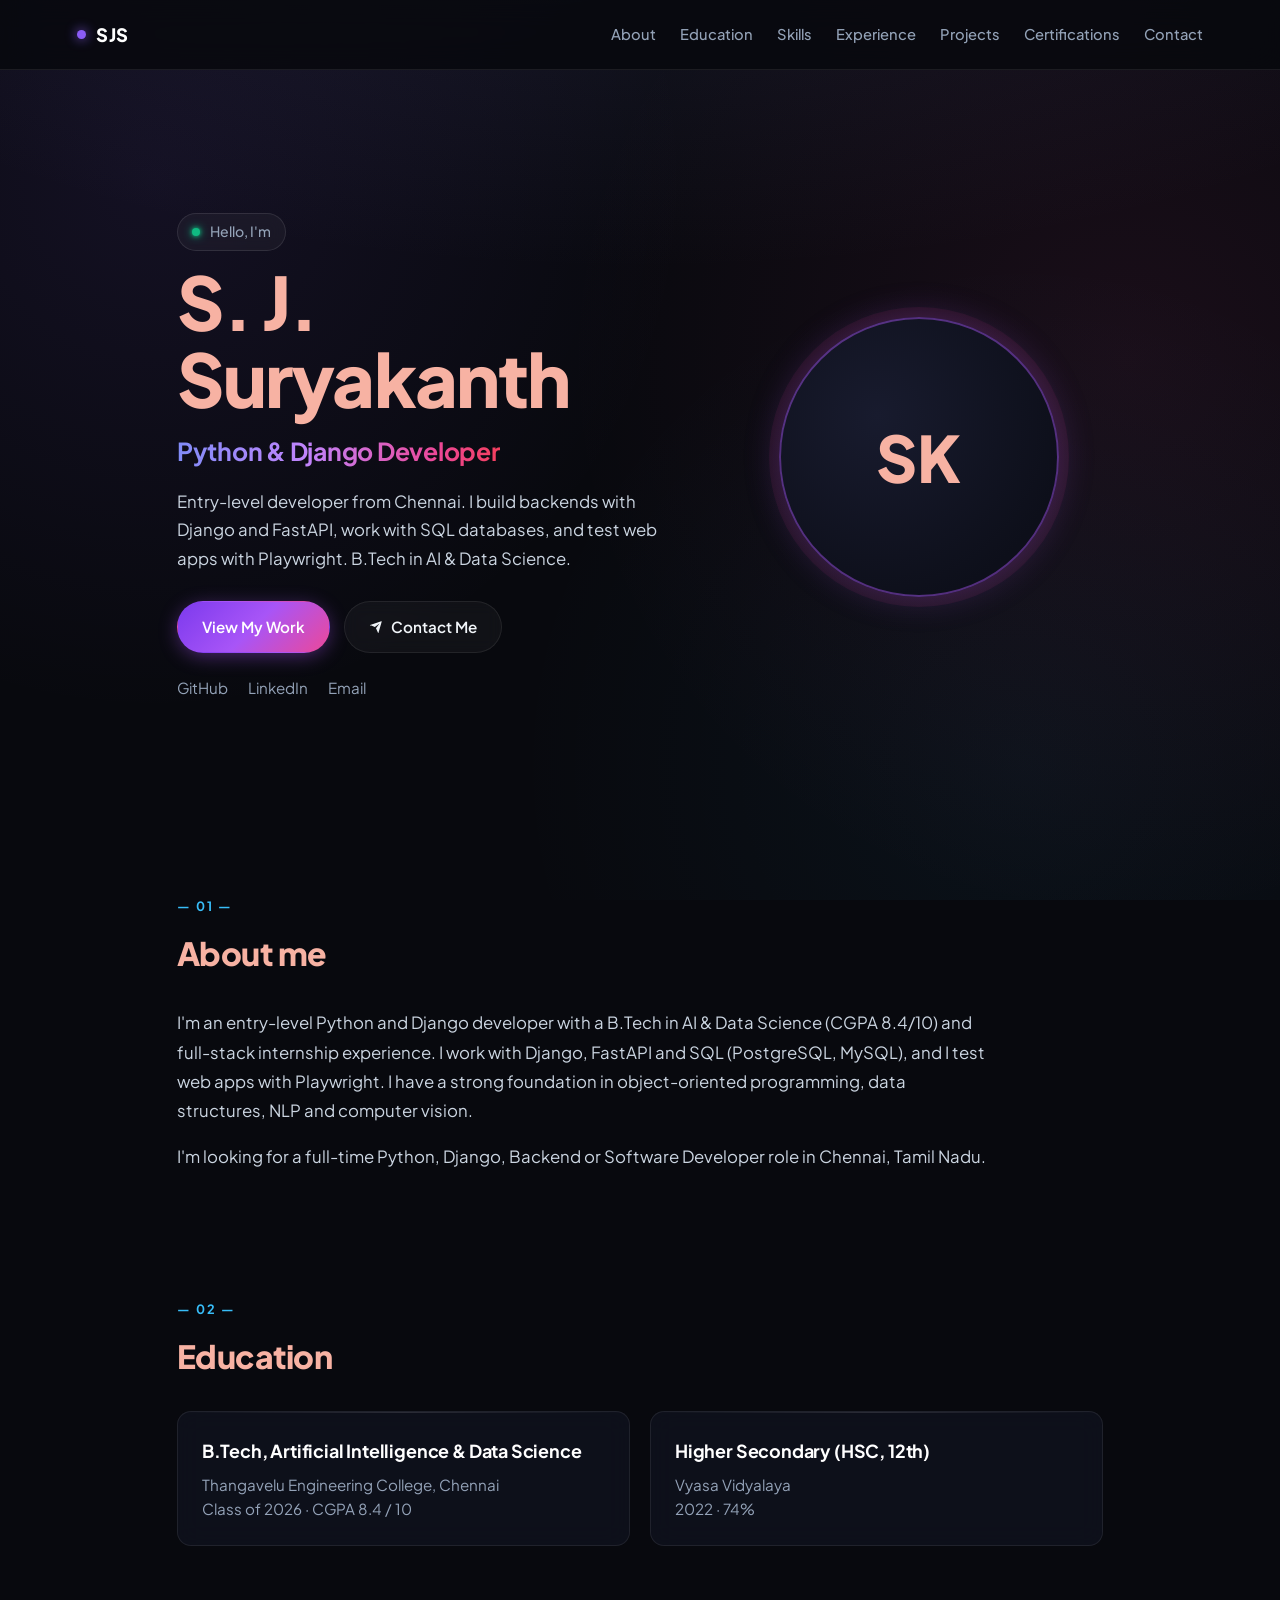
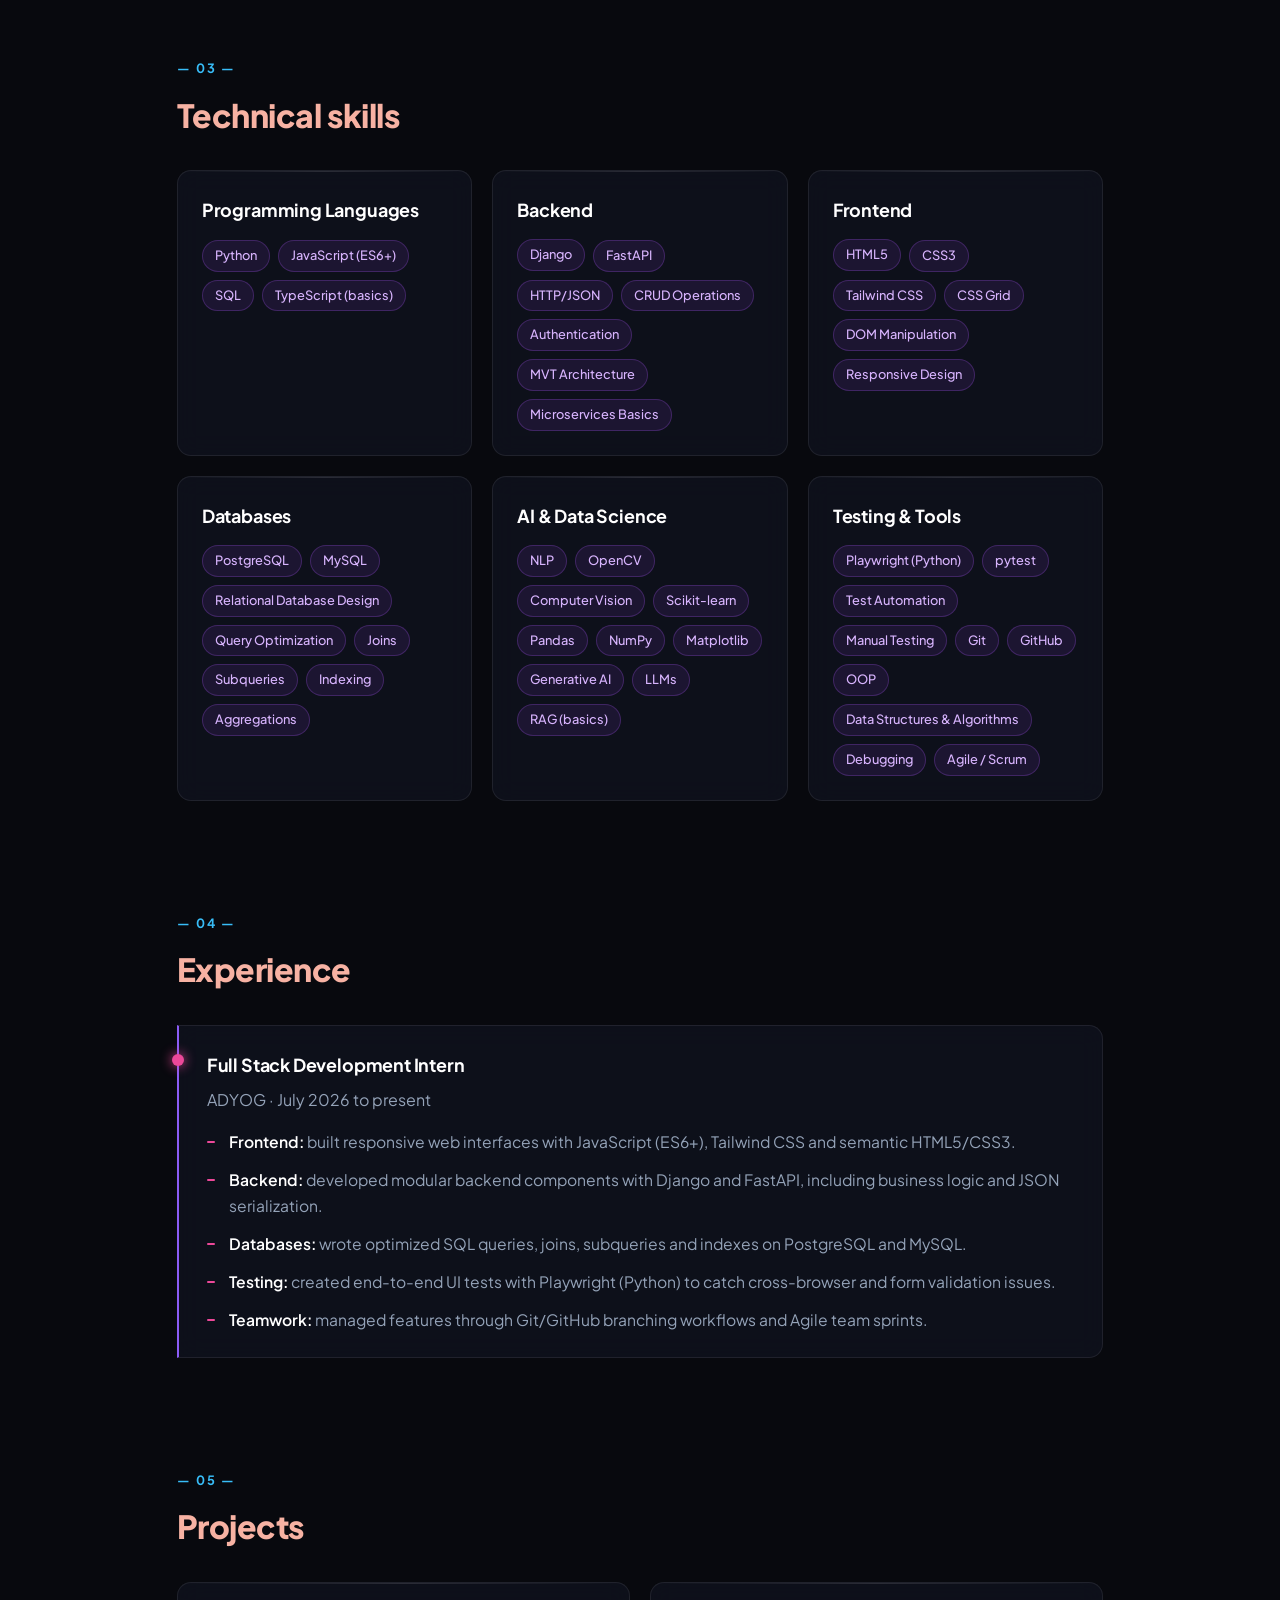
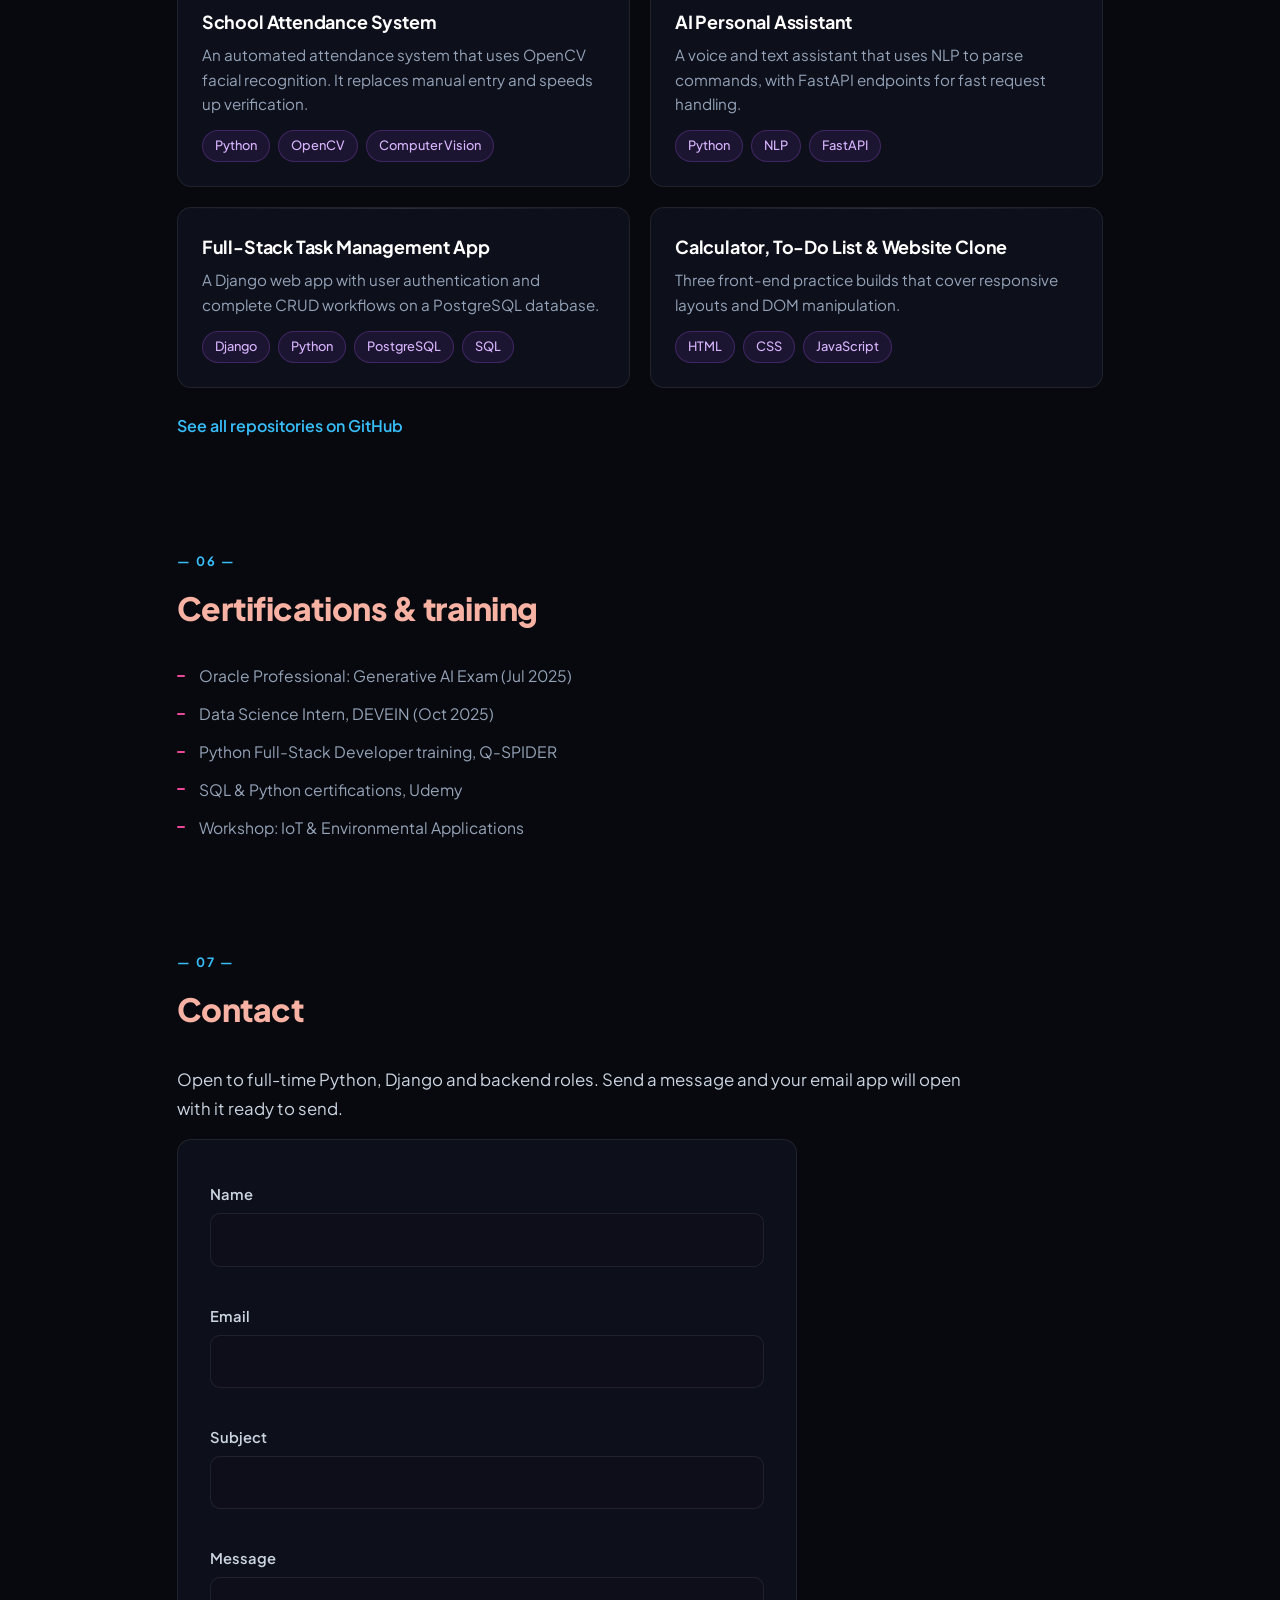
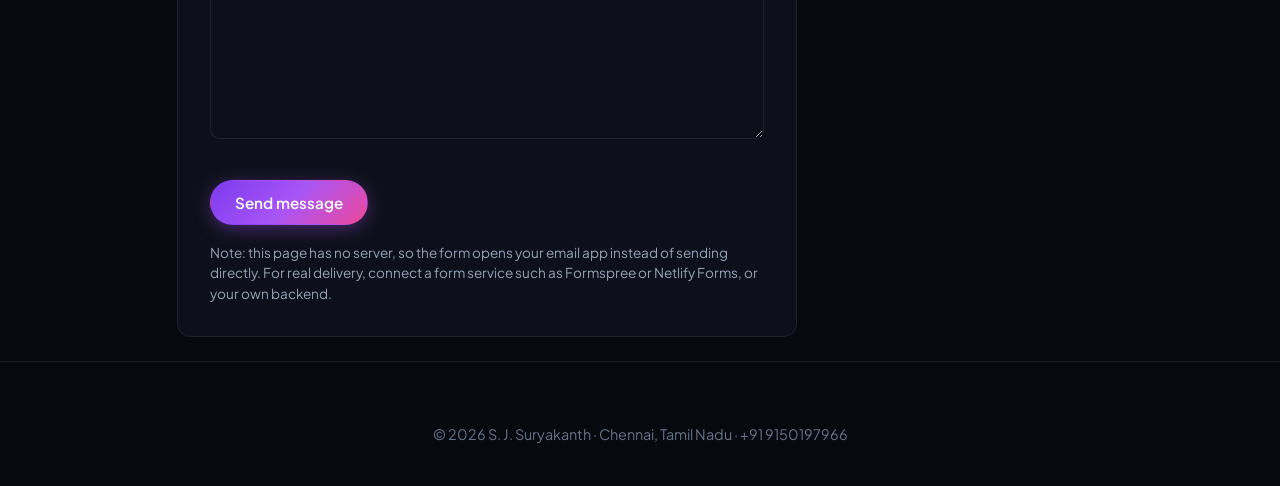
==== index.html @ 2b2d611e "Portfolio website with modern dark theme" ====
<!DOCTYPE html>
<html lang="en">
<head>
  <meta charset="UTF-8">
  <meta name="viewport" content="width=device-width, initial-scale=1">
  <title>S. J. Suryakanth | Python &amp; Django Developer, Chennai</title>
  <meta name="description" content="Portfolio of S. J. Suryakanth, an entry-level Python and Django developer in Chennai with a B.Tech in AI &amp; Data Science. Projects in Django, FastAPI, SQL, NLP and computer vision.">
  <meta name="theme-color" content="#08090e">
  <link rel="preconnect" href="https://fonts.googleapis.com">
  <link rel="preconnect" href="https://fonts.gstatic.com" crossorigin>
  <link href="https://fonts.googleapis.com/css2?family=Plus+Jakarta+Sans:wght@400;500;600;800&display=swap" rel="stylesheet">
  <link rel="stylesheet" href="style.css">
</head>
<body>
<a class="skip" href="#main">Skip to content</a>

<!-- NAVIGATION -->
<header class="nav">
  <a class="logo" href="#home" aria-label="Back to top">SJS</a>
  <button class="burger" id="burger" aria-label="Open menu" aria-expanded="false" aria-controls="menu"><span></span></button>
  <nav id="menu" aria-label="Main">
    <a href="#about">About</a><a href="#education">Education</a><a href="#skills">Skills</a>
    <a href="#experience">Experience</a><a href="#projects">Projects</a>
    <a href="#certifications">Certifications</a><a href="#contact">Contact</a>
  </nav>
</header>

<main id="main">
<!-- HERO -->
<section id="home" class="hero">
  <div class="hero-text">
    <p class="muted">Hello, I'm</p>
    <h1>S. J. Suryakanth</h1>
    <p class="role">Python &amp; Django Developer</p>
    <p class="lead">Entry-level developer from Chennai. I build backends with Django and FastAPI, work with SQL databases, and test web apps with Playwright. B.Tech in AI &amp; Data Science.</p>
    <div class="btns">
      <a class="btn primary" href="#projects">View My Work</a>
      <a class="btn" href="#contact">Contact Me</a>
    </div>
    <p class="social">
      <a href="https://github.com/suryakanthsj" target="_blank" rel="noopener">GitHub</a>
      <a href="https://www.linkedin.com/in/s-j-surya-kanth/" target="_blank" rel="noopener">LinkedIn</a>
      <a href="mailto:suryakanth2004sk@gmail.com">Email</a>
    </p>
  </div>
  <!-- PROFILE PHOTO: replace this div with <img src="profile.jpg" alt="S. J. Suryakanth" class="photo"> -->
  <div class="photo" role="img" aria-label="Profile photo placeholder">SK</div>
</section>

<!-- ABOUT -->
<section id="about" class="reveal">
  <h2>About me</h2>
  <p class="prose">I'm an entry-level Python and Django developer with a B.Tech in AI &amp; Data Science (CGPA 8.4/10) and full-stack internship experience. I work with Django, FastAPI and SQL (PostgreSQL, MySQL), and I test web apps with Playwright. I have a strong foundation in object-oriented programming, data structures, NLP and computer vision.</p>
  <p class="prose">I'm looking for a full-time Python, Django, Backend or Software Developer role in Chennai, Tamil Nadu.</p>
</section>

<!-- EDUCATION -->
<section id="education" class="reveal">
  <h2>Education</h2>
  <div class="grid two">
    <article class="card">
      <h3>B.Tech, Artificial Intelligence &amp; Data Science</h3>
      <p>Thangavelu Engineering College, Chennai</p>
      <p class="muted">Class of 2026 &middot; CGPA 8.4 / 10</p>
    </article>
    <article class="card">
      <h3>Higher Secondary (HSC, 12th)</h3>
      <p>Vyasa Vidyalaya</p>
      <p class="muted">2022 &middot; 74%</p>
    </article>
  </div>
</section>

<!-- SKILLS (only skills listed in the resume) -->
<section id="skills" class="reveal">
  <h2>Technical skills</h2>
  <div class="grid three">
    <article class="card"><h3>Programming Languages</h3><ul class="tags"><li>Python</li><li>JavaScript (ES6+)</li><li>SQL</li><li>TypeScript (basics)</li></ul></article>
    <article class="card"><h3>Backend</h3><ul class="tags"><li>Django</li><li>FastAPI</li><li>HTTP/JSON</li><li>CRUD Operations</li><li>Authentication</li><li>MVT Architecture</li><li>Microservices Basics</li></ul></article>
    <article class="card"><h3>Frontend</h3><ul class="tags"><li>HTML5</li><li>CSS3</li><li>Tailwind CSS</li><li>CSS Grid</li><li>DOM Manipulation</li><li>Responsive Design</li></ul></article>
    <article class="card"><h3>Databases</h3><ul class="tags"><li>PostgreSQL</li><li>MySQL</li><li>Relational Database Design</li><li>Query Optimization</li><li>Joins</li><li>Subqueries</li><li>Indexing</li><li>Aggregations</li></ul></article>
    <article class="card"><h3>AI &amp; Data Science</h3><ul class="tags"><li>NLP</li><li>OpenCV</li><li>Computer Vision</li><li>Scikit-learn</li><li>Pandas</li><li>NumPy</li><li>Matplotlib</li><li>Generative AI</li><li>LLMs</li><li>RAG (basics)</li></ul></article>
    <article class="card"><h3>Testing &amp; Tools</h3><ul class="tags"><li>Playwright (Python)</li><li>pytest</li><li>Test Automation</li><li>Manual Testing</li><li>Git</li><li>GitHub</li><li>OOP</li><li>Data Structures &amp; Algorithms</li><li>Debugging</li><li>Agile / Scrum</li></ul></article>
  </div>
</section>

<!-- EXPERIENCE -->
<section id="experience" class="reveal">
  <h2>Experience</h2>
  <article class="timeline">
    <h3>Full Stack Development Intern</h3>
    <p class="muted">ADYOG &middot; July 2026 to present</p>
    <ul class="list">
      <li><strong>Frontend:</strong> built responsive web interfaces with JavaScript (ES6+), Tailwind CSS and semantic HTML5/CSS3.</li>
      <li><strong>Backend:</strong> developed modular backend components with Django and FastAPI, including business logic and JSON serialization.</li>
      <li><strong>Databases:</strong> wrote optimized SQL queries, joins, subqueries and indexes on PostgreSQL and MySQL.</li>
      <li><strong>Testing:</strong> created end-to-end UI tests with Playwright (Python) to catch cross-browser and form validation issues.</li>
      <li><strong>Teamwork:</strong> managed features through Git/GitHub branching workflows and Agile team sprints.</li>
    </ul>
  </article>
</section>

<!-- PROJECTS -->
<section id="projects" class="reveal">
  <h2>Projects</h2>
  <div class="grid two">
    <!-- To link a repo, add: <a class="link" href="YOUR_REPO_URL" target="_blank" rel="noopener">View code</a> inside a card -->
    <article class="card">
      <h3>School Attendance System</h3>
      <p>An automated attendance system that uses OpenCV facial recognition. It replaces manual entry and speeds up verification.</p>
      <ul class="tags"><li>Python</li><li>OpenCV</li><li>Computer Vision</li></ul>
    </article>
    <article class="card">
      <h3>AI Personal Assistant</h3>
      <p>A voice and text assistant that uses NLP to parse commands, with FastAPI endpoints for fast request handling.</p>
      <ul class="tags"><li>Python</li><li>NLP</li><li>FastAPI</li></ul>
    </article>
    <article class="card">
      <h3>Full-Stack Task Management App</h3>
      <p>A Django web app with user authentication and complete CRUD workflows on a PostgreSQL database.</p>
      <ul class="tags"><li>Django</li><li>Python</li><li>PostgreSQL</li><li>SQL</li></ul>
    </article>
    <article class="card">
      <h3>Calculator, To-Do List &amp; Website Clone</h3>
      <p>Three front-end practice builds that cover responsive layouts and DOM manipulation.</p>
      <ul class="tags"><li>HTML</li><li>CSS</li><li>JavaScript</li></ul>
    </article>
  </div>
  <p class="more"><a class="link" href="https://github.com/suryakanthsj" target="_blank" rel="noopener">See all repositories on GitHub</a></p>
</section>

<!-- CERTIFICATIONS -->
<section id="certifications" class="reveal">
  <h2>Certifications &amp; training</h2>
  <ul class="list wide">
    <li>Oracle Professional: Generative AI Exam (Jul 2025)</li>
    <li>Data Science Intern, DEVEIN (Oct 2025)</li>
    <li>Python Full-Stack Developer training, Q-SPIDER</li>
    <li>SQL &amp; Python certifications, Udemy</li>
    <li>Workshop: IoT &amp; Environmental Applications</li>
  </ul>
</section>

<!-- CONTACT -->
<section id="contact" class="reveal">
  <h2>Contact</h2>
  <p class="prose">Open to full-time Python, Django and backend roles. Send a message and your email app will open with it ready to send.</p>
  <form id="form" class="form" novalidate>
    <label for="name">Name</label>
    <input id="name" name="name" type="text" autocomplete="name" required>
    <span class="err" id="e-name" role="alert"></span>
    <label for="email">Email</label>
    <input id="email" name="email" type="email" autocomplete="email" required>
    <span class="err" id="e-email" role="alert"></span>
    <label for="subject">Subject</label>
    <input id="subject" name="subject" type="text" required>
    <span class="err" id="e-subject" role="alert"></span>
    <label for="message">Message</label>
    <textarea id="message" name="message" rows="5" required></textarea>
    <span class="err" id="e-message" role="alert"></span>
    <button class="btn primary" type="submit">Send message</button>
    <p class="note" id="status" role="status">Note: this page has no server, so the form opens your email app instead of sending directly. For real delivery, connect a form service such as Formspree or Netlify Forms, or your own backend.</p>
  </form>
</section>
</main>

<footer>
  <p>&copy; <span id="year"></span> S. J. Suryakanth &middot; Chennai, Tamil Nadu &middot; +91 9150197966</p>
</footer>
<button class="top" id="top-btn" aria-label="Back to top" hidden>Top</button>
<script src="script.js"></script>
</body>
</html>
---- style.css ----
/* ---------- Design tokens: Balaji-inspired palette & color format ---------- */
:root {
  --bg: #08090e;
  --panel: rgba(18, 20, 34, 0.65);
  --panel-solid: #121422;
  --panel-hover: rgba(26, 29, 48, 0.85);
  --line: rgba(255, 255, 255, 0.08);
  --line-active: rgba(168, 85, 247, 0.45);
  --text: #f1f5f9;
  --text-lead: #cbd5e1;
  --muted: #94a3b8;
  --muted-dark: #64748b;
  
  /* Color format accents from screenshots */
  --title: #f7b2a3;             /* Warm peachy coral heading */
  --accent-cyan: #38bdf8;       /* Section indicator cyan/teal */
  --accent-purple: #8b5cf6;     /* Purple / violet */
  --accent-magenta: #ec4899;    /* Vibrant pink/magenta */
  --accent-rose: #f43f5e;
  --status-green: #10b981;      /* Availability pill green */
  
  /* Gradients */
  --role-gradient: linear-gradient(90deg, #818cf8 0%, #c084fc 40%, #ec4899 80%, #f43f5e 100%);
  --btn-gradient: linear-gradient(135deg, #7c3aed 0%, #a855f7 50%, #ec4899 100%);
  --card-glow: 0 12px 30px -10px rgba(168, 85, 247, 0.28);
  
  --radius: 14px;
}

* { box-sizing: border-box; margin: 0; padding: 0; }
html { scroll-behavior: smooth; scroll-padding-top: 76px; }
body {
  background-color: var(--bg);
  background-image: 
    radial-gradient(ellipse 80% 50% at 50% -20%, rgba(120, 119, 198, 0.15), transparent),
    radial-gradient(circle at 12% 20%, rgba(139, 92, 246, 0.09) 0, transparent 40%),
    radial-gradient(circle at 88% 40%, rgba(236, 72, 153, 0.08) 0, transparent 45%),
    radial-gradient(circle at 80% 85%, rgba(56, 189, 248, 0.05) 0, transparent 40%);
  background-attachment: fixed;
  color: var(--text);
  font: 400 1rem/1.7 "Plus Jakarta Sans", system-ui, sans-serif;
  overflow-x: hidden;
}
a { color: inherit; text-decoration: none; }
ul { list-style: none; }
:focus-visible { outline: 2px solid var(--accent-purple); outline-offset: 3px; border-radius: 4px; }
.skip { position: absolute; left: -999px; top: 8px; background: var(--btn-gradient); color: #ffffff; padding: 8px 14px; border-radius: 8px; z-index: 100; font-weight: 600; }
.skip:focus { left: 8px; }
.muted { color: var(--muted); }

/* ---------- Navigation ---------- */
.nav {
  position: sticky;
  top: 0;
  z-index: 50;
  display: flex;
  align-items: center;
  justify-content: space-between;
  padding: 16px 6vw;
  background: rgba(8, 9, 14, 0.85);
  backdrop-filter: blur(14px);
  -webkit-backdrop-filter: blur(14px);
  border-bottom: 1px solid var(--line);
}
.logo {
  font-weight: 800;
  letter-spacing: .04em;
  color: #ffffff;
  display: inline-flex;
  align-items: center;
  gap: 10px;
  font-size: 1.15rem;
  transition: opacity .2s ease;
}
.logo:hover { opacity: 0.9; }
.logo::before {
  content: "";
  display: inline-block;
  width: 9px;
  height: 9px;
  border-radius: 50%;
  background: var(--accent-purple);
  box-shadow: 0 0 12px var(--accent-purple);
}
#menu {
  display: flex;
  gap: 24px;
}
#menu a {
  position: relative;
  color: var(--muted);
  font-size: .92rem;
  font-weight: 500;
  padding: 6px 0;
  transition: color .2s ease;
}
#menu a:hover {
  color: #ffffff;
}
#menu a.active {
  color: #ffffff;
}
#menu a.active::after {
  content: "";
  position: absolute;
  bottom: 0;
  left: 0;
  right: 0;
  height: 2px;
  background: linear-gradient(90deg, var(--accent-magenta), var(--accent-purple));
  border-radius: 2px;
  box-shadow: 0 0 10px rgba(236, 72, 153, 0.7);
}
.burger {
  display: none;
  background: rgba(255, 255, 255, 0.04);
  border: 1px solid var(--line);
  border-radius: 8px;
  width: 42px;
  height: 38px;
  cursor: pointer;
  position: relative;
}
.burger span, .burger span::before, .burger span::after {
  position: absolute;
  left: 10px;
  width: 20px;
  height: 2px;
  background: var(--text);
  content: "";
  transition: transform .25s;
}
.burger span { top: 17px; }
.burger span::before { left: 0; top: -6px; }
.burger span::after { left: 0; top: 6px; }

/* ---------- Layout & Headings ---------- */
main {
  counter-reset: sec-num;
}
section {
  max-width: 1080px;
  margin: 0 auto;
  padding: 88px 6vw 24px;
}
h1 {
  font-size: clamp(2.6rem, 7vw, 4.6rem);
  line-height: 1.05;
  font-weight: 800;
  letter-spacing: -.025em;
  color: var(--title);
}
h2 {
  font-size: 2rem;
  font-weight: 800;
  margin-bottom: 28px;
  letter-spacing: -.015em;
  color: var(--title);
}
section.reveal:not(#home) h2::before {
  counter-increment: sec-num;
  content: "— " counter(sec-num, decimal-leading-zero) " —";
  display: block;
  font-size: 0.8rem;
  font-weight: 700;
  letter-spacing: 0.16em;
  color: var(--accent-cyan);
  text-transform: uppercase;
  margin-bottom: 8px;
}
h3 {
  font-size: 1.12rem;
  font-weight: 700;
  margin-bottom: 6px;
  color: #ffffff;
  letter-spacing: -.01em;
}
.prose {
  max-width: 68ch;
  color: var(--text-lead);
  margin-bottom: 16px;
  font-size: 1.05rem;
  line-height: 1.75;
}
.prose strong {
  color: #ffffff;
  font-weight: 600;
}

/* ---------- Hero ---------- */
.hero {
  display: grid;
  grid-template-columns: 1.4fr 1fr;
  gap: 40px;
  align-items: center;
  min-height: 82vh;
  padding-top: 60px;
}
.hero .muted {
  display: inline-flex;
  align-items: center;
  gap: 10px;
  padding: 6px 14px;
  background: rgba(255, 255, 255, 0.04);
  border: 1px solid rgba(255, 255, 255, 0.1);
  border-radius: 999px;
  font-size: 0.88rem;
  font-weight: 500;
  color: var(--muted);
  width: fit-content;
  margin-bottom: 12px;
  backdrop-filter: blur(8px);
  -webkit-backdrop-filter: blur(8px);
}
.hero .muted::before {
  content: "";
  display: inline-block;
  width: 8px;
  height: 8px;
  border-radius: 50%;
  background: var(--status-green);
  box-shadow: 0 0 10px var(--status-green), 0 0 4px var(--status-green);
}
.role {
  font-size: 1.55rem;
  font-weight: 700;
  letter-spacing: -0.01em;
  margin: 12px 0 16px;
  background: var(--role-gradient);
  -webkit-background-clip: text;
  -webkit-text-fill-color: transparent;
  display: inline-block;
}
.lead {
  max-width: 52ch;
  color: var(--text-lead);
  font-size: 1.05rem;
  line-height: 1.7;
}
.btns {
  display: flex;
  flex-wrap: wrap;
  gap: 14px;
  margin: 28px 0 22px;
}
.btn {
  display: inline-flex;
  align-items: center;
  gap: 8px;
  padding: 12px 24px;
  border: 1px solid var(--line);
  border-radius: 999px;
  font-weight: 600;
  cursor: pointer;
  background: rgba(255, 255, 255, 0.04);
  color: var(--text);
  font-family: inherit;
  font-size: 0.95rem;
  backdrop-filter: blur(8px);
  -webkit-backdrop-filter: blur(8px);
  transition: transform .2s ease, border-color .2s ease, background .2s ease, box-shadow .2s ease;
}
.btn:hover {
  transform: translateY(-2px);
  border-color: var(--accent-purple);
  box-shadow: 0 0 18px rgba(168, 85, 247, 0.3);
  background: rgba(255, 255, 255, 0.08);
}
.btn.primary {
  background: var(--btn-gradient);
  border-color: transparent;
  color: #ffffff;
  box-shadow: 0 4px 20px -2px rgba(168, 85, 247, 0.45);
}
.btn.primary:hover {
  box-shadow: 0 6px 26px -2px rgba(236, 72, 153, 0.6);
  transform: translateY(-2px);
}
.btn[href="#contact"]::before {
  content: "";
  display: inline-block;
  width: 14px;
  height: 14px;
  background-color: currentColor;
  -webkit-mask: url("data:image/svg+xml,%3Csvg xmlns='http://www.w3.org/2000/svg' viewBox='0 0 24 24' fill='currentColor'%3E%3Cpath d='M1.946 9.315c-.522-.174-.527-.455.01-.634l19.087-6.362c.529-.176.832.12.684.638l-5.454 19.086c-.15.529-.455.547-.679.045L12 14l6-8-8 6-6.054-2.685z'/%3E%3C/svg%3E") no-repeat center / contain;
  mask: url("data:image/svg+xml,%3Csvg xmlns='http://www.w3.org/2000/svg' viewBox='0 0 24 24' fill='currentColor'%3E%3Cpath d='M1.946 9.315c-.522-.174-.527-.455.01-.634l19.087-6.362c.529-.176.832.12.684.638l-5.454 19.086c-.15.529-.455.547-.679.045L12 14l6-8-8 6-6.054-2.685z'/%3E%3C/svg%3E") no-repeat center / contain;
}
.social {
  display: flex;
  gap: 20px;
  color: var(--muted);
  font-size: 0.95rem;
}
.social a {
  transition: color .2s ease, text-shadow .2s ease;
}
.social a:hover {
  color: var(--accent-magenta);
  text-shadow: 0 0 10px rgba(236, 72, 153, 0.5);
}
.photo {
  justify-self: center;
  width: min(280px, 60vw);
  aspect-ratio: 1;
  border-radius: 50%;
  display: grid;
  place-items: center;
  font-size: 4rem;
  font-weight: 800;
  color: var(--title);
  background: radial-gradient(circle at 35% 35%, #181b2e 0%, #0d0f1a 75%);
  border: 2px solid rgba(168, 85, 247, 0.45);
  box-shadow: 0 0 35px rgba(168, 85, 247, 0.25), 0 0 0 10px rgba(236, 72, 153, 0.08);
  object-fit: cover;
  animation: float 6s ease-in-out infinite;
}
@keyframes float {
  0%, 100% { transform: translateY(0); }
  50% { transform: translateY(-10px); }
}

/* ---------- Cards, grids, tags ---------- */
.grid {
  display: grid;
  gap: 20px;
}
.two { grid-template-columns: repeat(2, 1fr); }
.three { grid-template-columns: repeat(3, 1fr); }

.card {
  background: var(--panel);
  backdrop-filter: blur(12px);
  -webkit-backdrop-filter: blur(12px);
  border: 1px solid var(--line);
  border-radius: var(--radius);
  padding: 24px;
  transition: transform .25s ease, border-color .25s ease, box-shadow .25s ease, background .25s ease;
  position: relative;
  overflow: hidden;
}
.card::before {
  content: "";
  position: absolute;
  top: 0;
  left: 0;
  right: 0;
  height: 1px;
  background: linear-gradient(90deg, transparent, rgba(255, 255, 255, 0.12), transparent);
}
.card:hover {
  transform: translateY(-4px);
  border-color: var(--line-active);
  box-shadow: var(--card-glow);
  background: var(--panel-hover);
}
.card h3 {
  color: #ffffff;
}
.card p {
  color: var(--muted);
  font-size: .95rem;
  line-height: 1.6;
}
.tags {
  display: flex;
  flex-wrap: wrap;
  gap: 8px;
  margin-top: 14px;
}
.tags li {
  font-size: .8rem;
  font-weight: 500;
  padding: 4px 12px;
  border-radius: 999px;
  background: rgba(168, 85, 247, 0.1);
  color: #d8b4fe;
  border: 1px solid rgba(168, 85, 247, 0.25);
  transition: all .2s ease;
}
.tags li:hover {
  background: rgba(236, 72, 153, 0.15);
  color: #f472b6;
  border-color: rgba(236, 72, 153, 0.4);
}
.link {
  color: var(--accent-cyan);
  font-weight: 600;
  border-bottom: 1px solid transparent;
  transition: color .2s ease, border-color .2s ease;
}
.link:hover {
  color: var(--accent-magenta);
  border-color: var(--accent-magenta);
}
.more { margin-top: 24px; }

/* ---------- Experience timeline & lists ---------- */
.timeline {
  border-left: 2px solid var(--accent-purple);
  padding: 24px 24px 24px 28px;
  position: relative;
  background: var(--panel);
  border-radius: 0 var(--radius) var(--radius) 0;
  border: 1px solid var(--line);
  border-left: 2px solid var(--accent-purple);
  backdrop-filter: blur(12px);
  -webkit-backdrop-filter: blur(12px);
}
.timeline::before {
  content: "";
  position: absolute;
  left: -7px;
  top: 28px;
  width: 12px;
  height: 12px;
  border-radius: 50%;
  background: var(--accent-magenta);
  box-shadow: 0 0 12px var(--accent-magenta);
}
.list {
  margin-top: 16px;
  display: grid;
  gap: 12px;
}
.list li {
  position: relative;
  padding-left: 22px;
  color: var(--muted);
  font-size: 0.98rem;
  line-height: 1.65;
}
.list li::before {
  content: "";
  position: absolute;
  left: 0;
  top: .75em;
  width: 8px;
  height: 2px;
  background: var(--accent-magenta);
  border-radius: 1px;
}
.list strong {
  color: #ffffff;
  font-weight: 600;
}
.wide { max-width: 68ch; }

/* ---------- Contact form ---------- */
.form {
  display: grid;
  max-width: 620px;
  gap: 6px;
  background: var(--panel);
  padding: 32px;
  border-radius: var(--radius);
  border: 1px solid var(--line);
  backdrop-filter: blur(12px);
  -webkit-backdrop-filter: blur(12px);
}
.form label {
  font-weight: 600;
  font-size: .92rem;
  margin-top: 10px;
  color: var(--text-lead);
}
.form input, .form textarea {
  width: 100%;
  padding: 12px 14px;
  background: rgba(14, 16, 26, 0.8);
  border: 1px solid var(--line);
  border-radius: 10px;
  color: #ffffff;
  font: inherit;
  transition: border-color .2s ease, box-shadow .2s ease;
}
.form input:focus, .form textarea:focus {
  outline: none;
  border-color: var(--accent-purple);
  box-shadow: 0 0 0 3px rgba(168, 85, 247, 0.25);
}
.form .invalid {
  border-color: var(--accent-rose);
}
.err {
  color: #fda4af;
  font-size: .85rem;
  min-height: 1.1em;
}
.form .btn {
  justify-self: start;
  margin-top: 14px;
}
.note {
  color: var(--muted);
  font-size: .85rem;
  margin-top: 12px;
  line-height: 1.5;
}

/* ---------- Footer, back-to-top ---------- */
footer {
  text-align: center;
  color: var(--muted-dark);
  font-size: .9rem;
  padding: 60px 6vw 40px;
  border-top: 1px solid var(--line);
}
.top {
  position: fixed;
  right: 24px;
  bottom: 24px;
  z-index: 40;
  width: 48px;
  height: 48px;
  border-radius: 50%;
  border: 1px solid var(--line);
  background: rgba(18, 20, 32, 0.85);
  backdrop-filter: blur(12px);
  -webkit-backdrop-filter: blur(12px);
  color: var(--accent-purple);
  font: 600 .8rem inherit;
  cursor: pointer;
  transition: all .2s ease;
}
.top:hover {
  border-color: var(--accent-magenta);
  color: var(--accent-magenta);
  box-shadow: 0 0 15px rgba(236, 72, 153, 0.4);
  transform: translateY(-2px);
}

/* ---------- Scroll reveal ---------- */
.reveal {
  opacity: 0;
  transform: translateY(24px);
  transition: opacity .7s cubic-bezier(0.16, 1, 0.3, 1), transform .7s cubic-bezier(0.16, 1, 0.3, 1);
}
.reveal.in {
  opacity: 1;
  transform: none;
}

/* ---------- Responsive ---------- */
@media (max-width: 860px) {
  .three { grid-template-columns: repeat(2, 1fr); }
  .hero { grid-template-columns: 1fr; text-align: left; min-height: auto; }
  .photo { order: -1; justify-self: start; width: 160px; font-size: 2.6rem; }
}
@media (max-width: 720px) {
  .burger { display: block; }
  #menu {
    position: absolute;
    top: 100%;
    left: 0;
    right: 0;
    flex-direction: column;
    gap: 0;
    background: rgba(8, 9, 14, 0.96);
    backdrop-filter: blur(16px);
    -webkit-backdrop-filter: blur(16px);
    border-bottom: 1px solid var(--line);
    padding: 12px 6vw 20px;
    display: none;
  }
  #menu.open { display: flex; }
  #menu a { padding: 12px 0; }
  .two, .three { grid-template-columns: 1fr; }
  .form { padding: 22px; }
}
@media (prefers-reduced-motion: reduce) {
  html { scroll-behavior: auto; }
  *, *::before, *::after { animation: none !important; transition: none !important; }
  .reveal { opacity: 1; transform: none; }
}
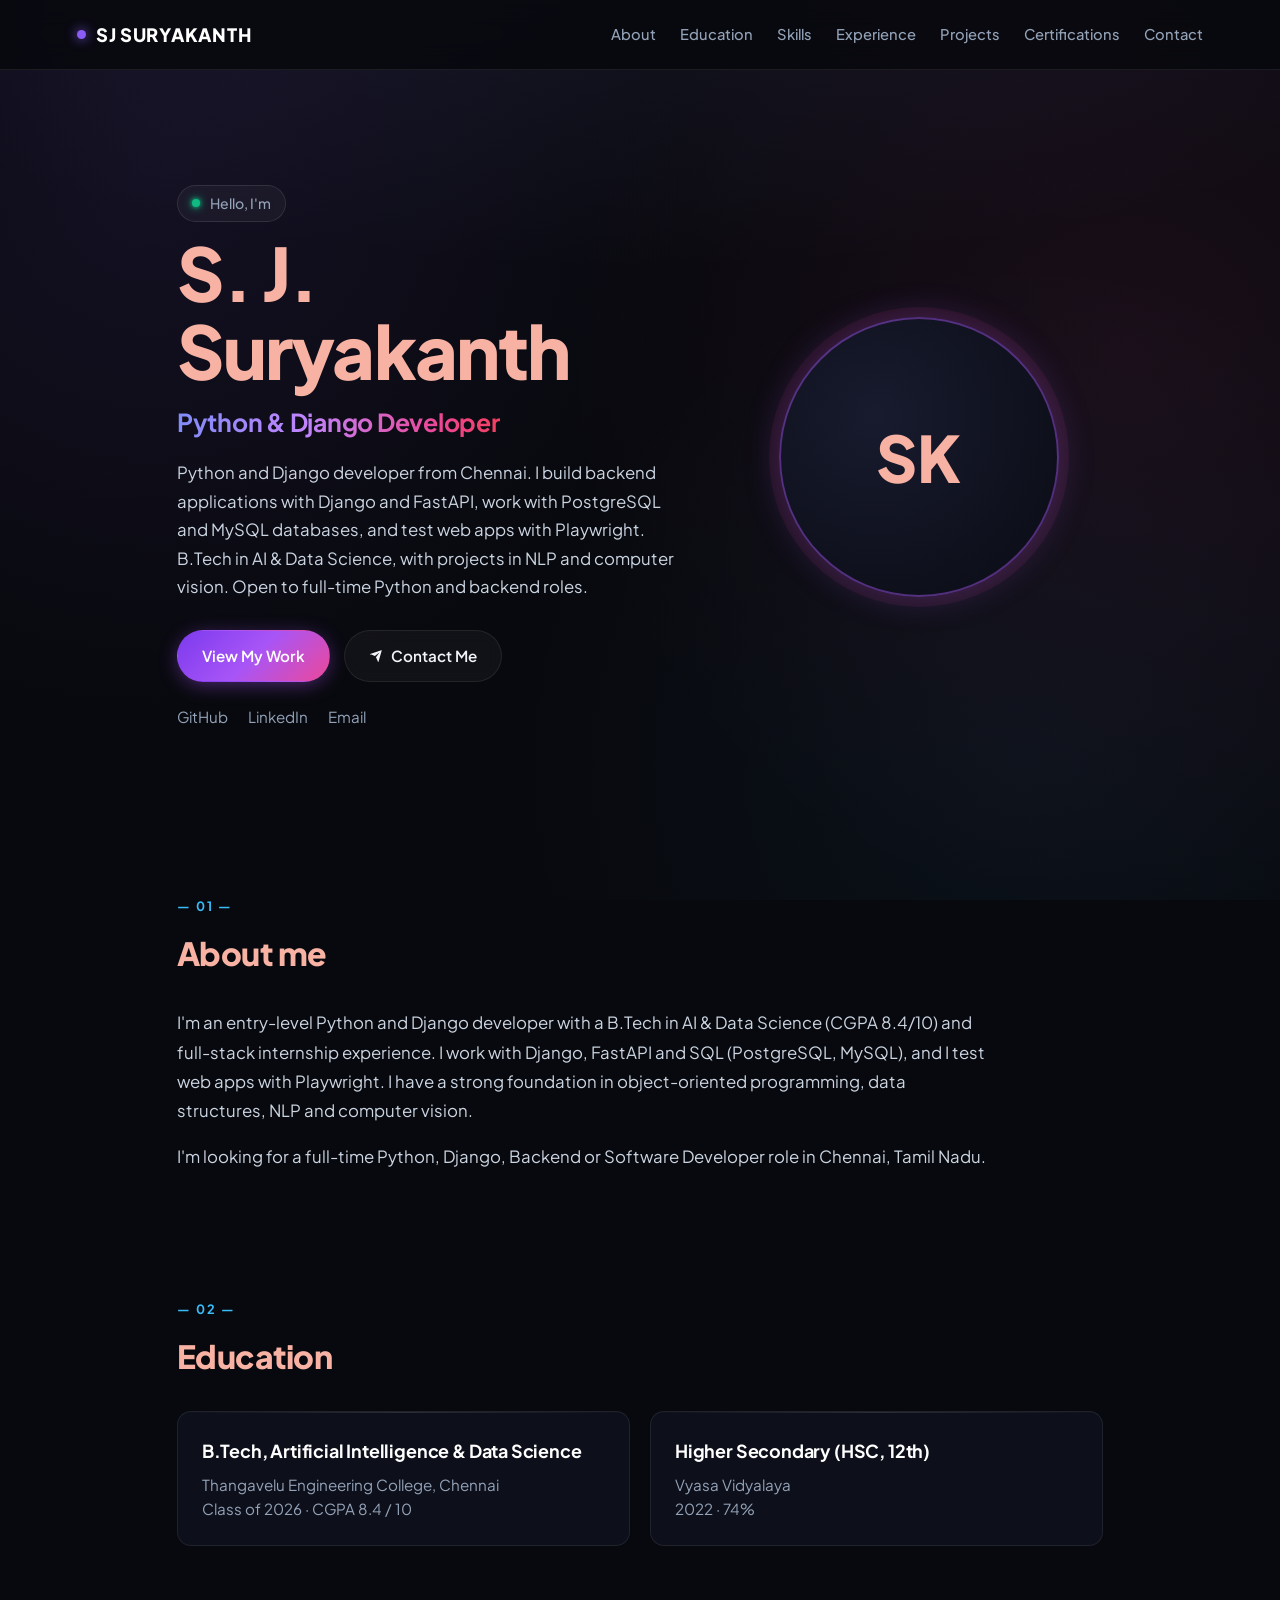
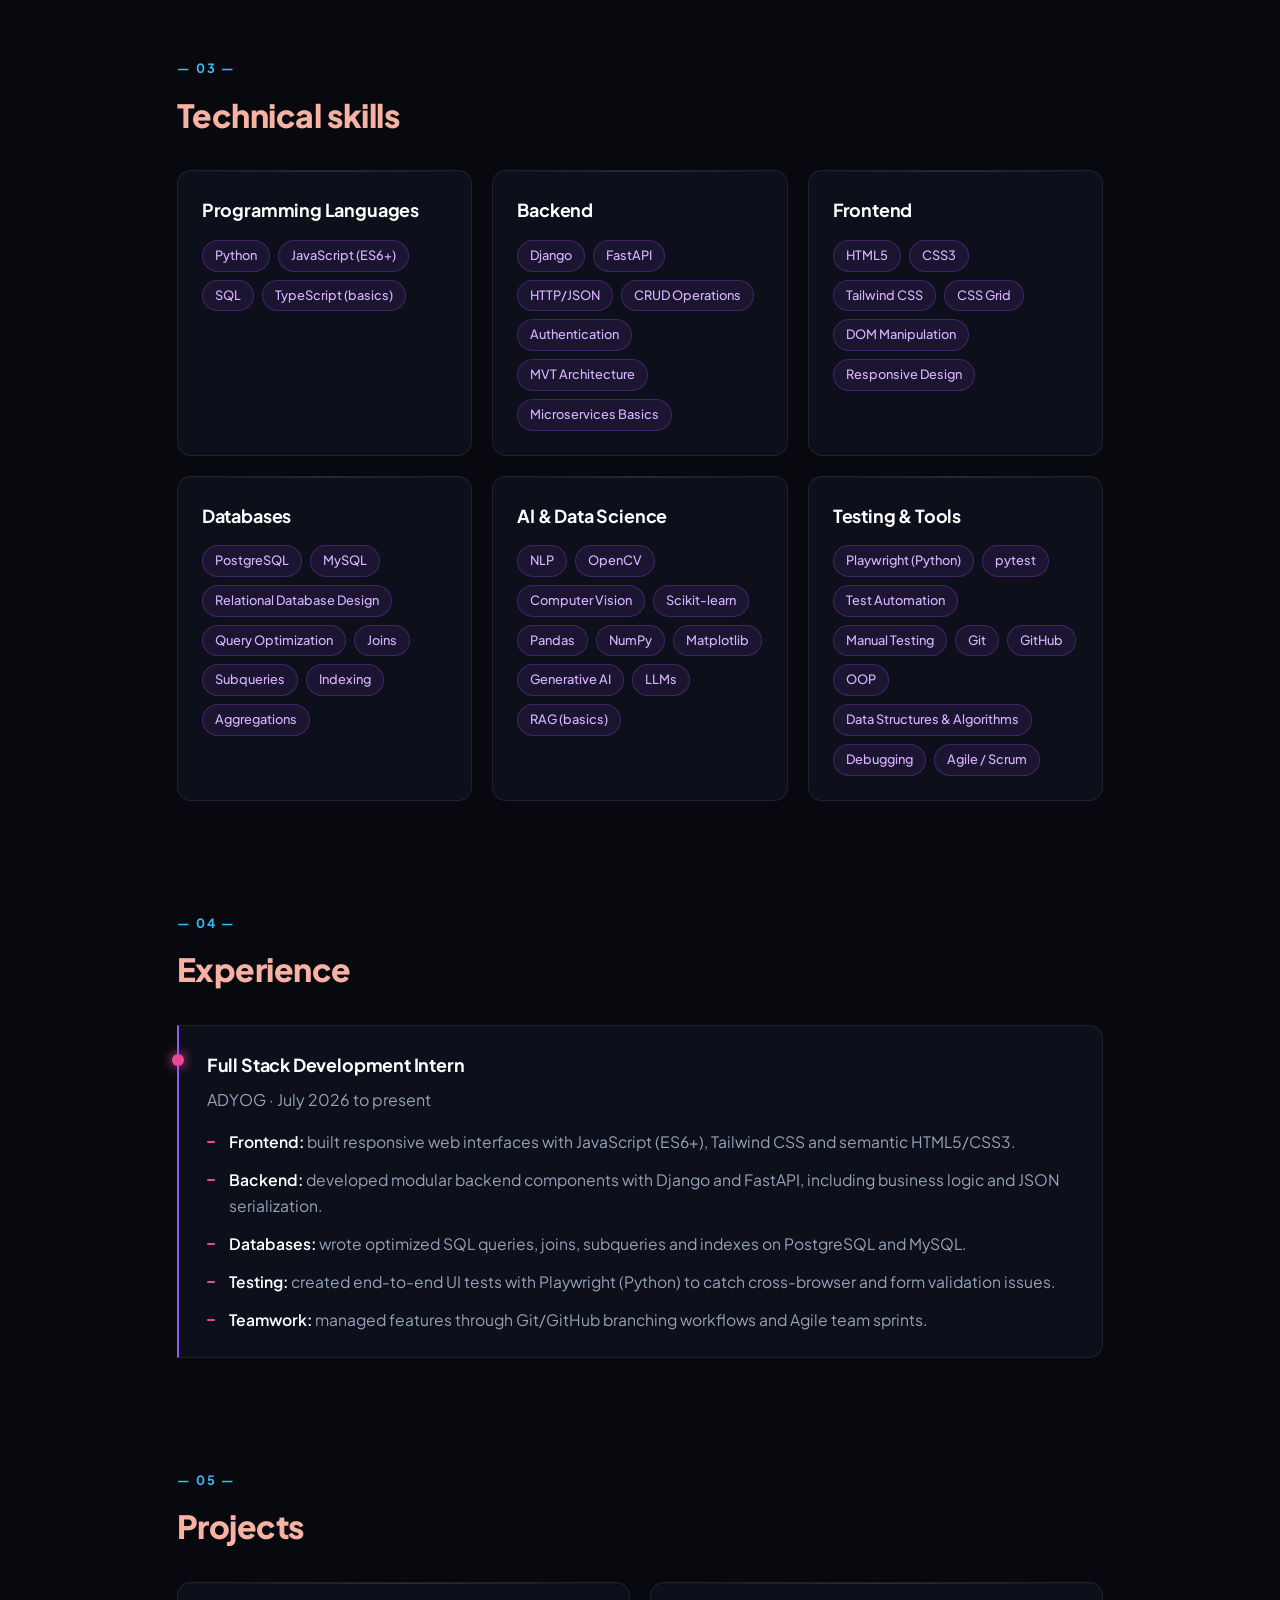
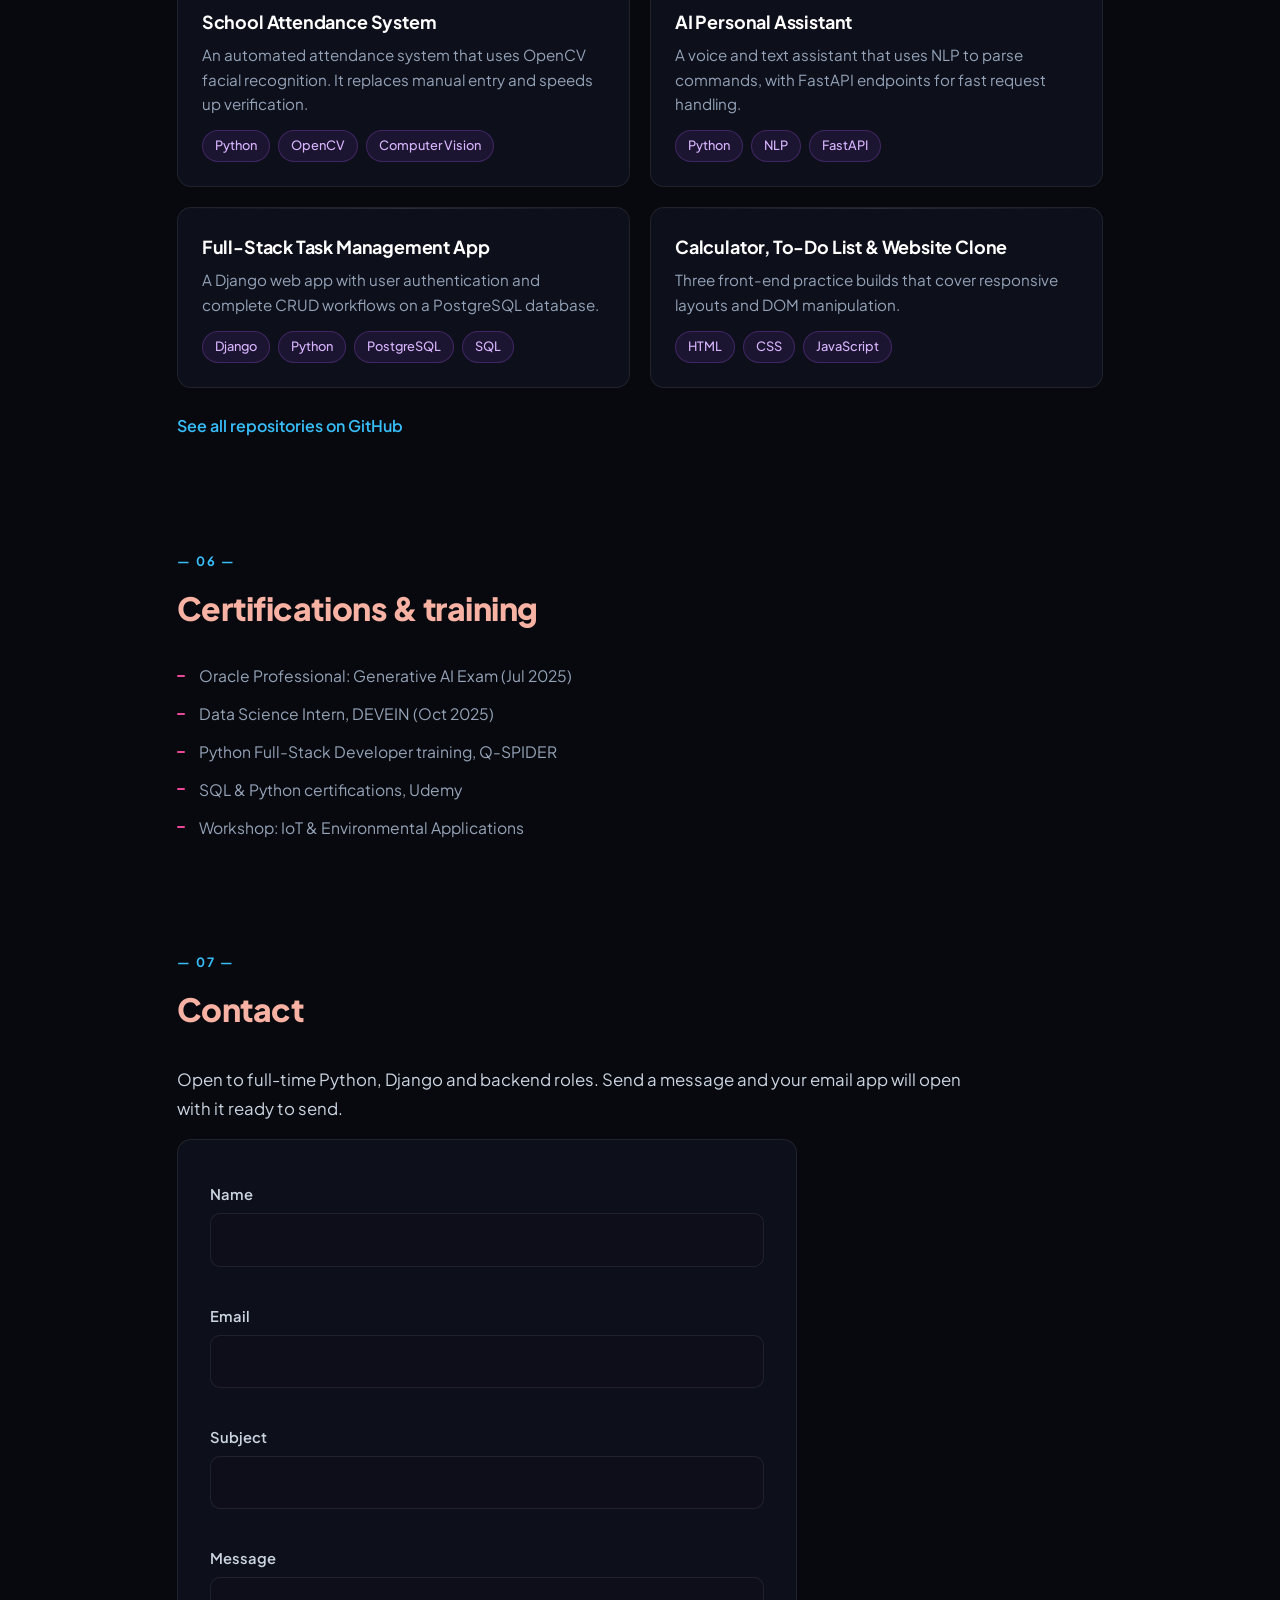
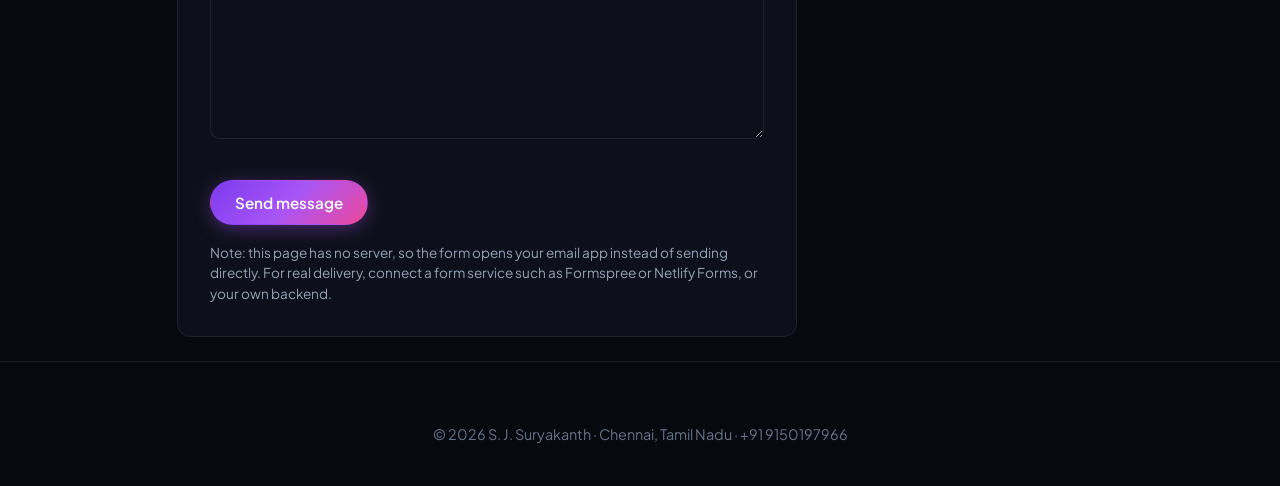
==== commit 7ed78675: "Update logo name to SJ SURYAKANTH" ====
--- a/index.html
+++ b/index.html
@@ -16,7 +16,7 @@
 
 <!-- NAVIGATION -->
 <header class="nav">
-  <a class="logo" href="#home" aria-label="Back to top">SJS</a>
+  <a class="logo" href="#home" aria-label="Back to top">SJ SURYAKANTH</a>
   <button class="burger" id="burger" aria-label="Open menu" aria-expanded="false" aria-controls="menu"><span></span></button>
   <nav id="menu" aria-label="Main">
     <a href="#about">About</a><a href="#education">Education</a><a href="#skills">Skills</a>
@@ -32,7 +32,10 @@
     <p class="muted">Hello, I'm</p>
     <h1>S. J. Suryakanth</h1>
     <p class="role">Python &amp; Django Developer</p>
-    <p class="lead">Entry-level developer from Chennai. I build backends with Django and FastAPI, work with SQL databases, and test web apps with Playwright. B.Tech in AI &amp; Data Science.</p>
+    <p class="lead">
+Python and Django developer from Chennai. I build backend applications with Django and FastAPI, work with PostgreSQL and MySQL databases, and test web apps with Playwright. B.Tech in AI & Data Science, with projects in NLP and computer vision. Open to full-time Python and backend roles.      
+    </p>
+
     <div class="btns">
       <a class="btn primary" href="#projects">View My Work</a>
       <a class="btn" href="#contact">Contact Me</a>
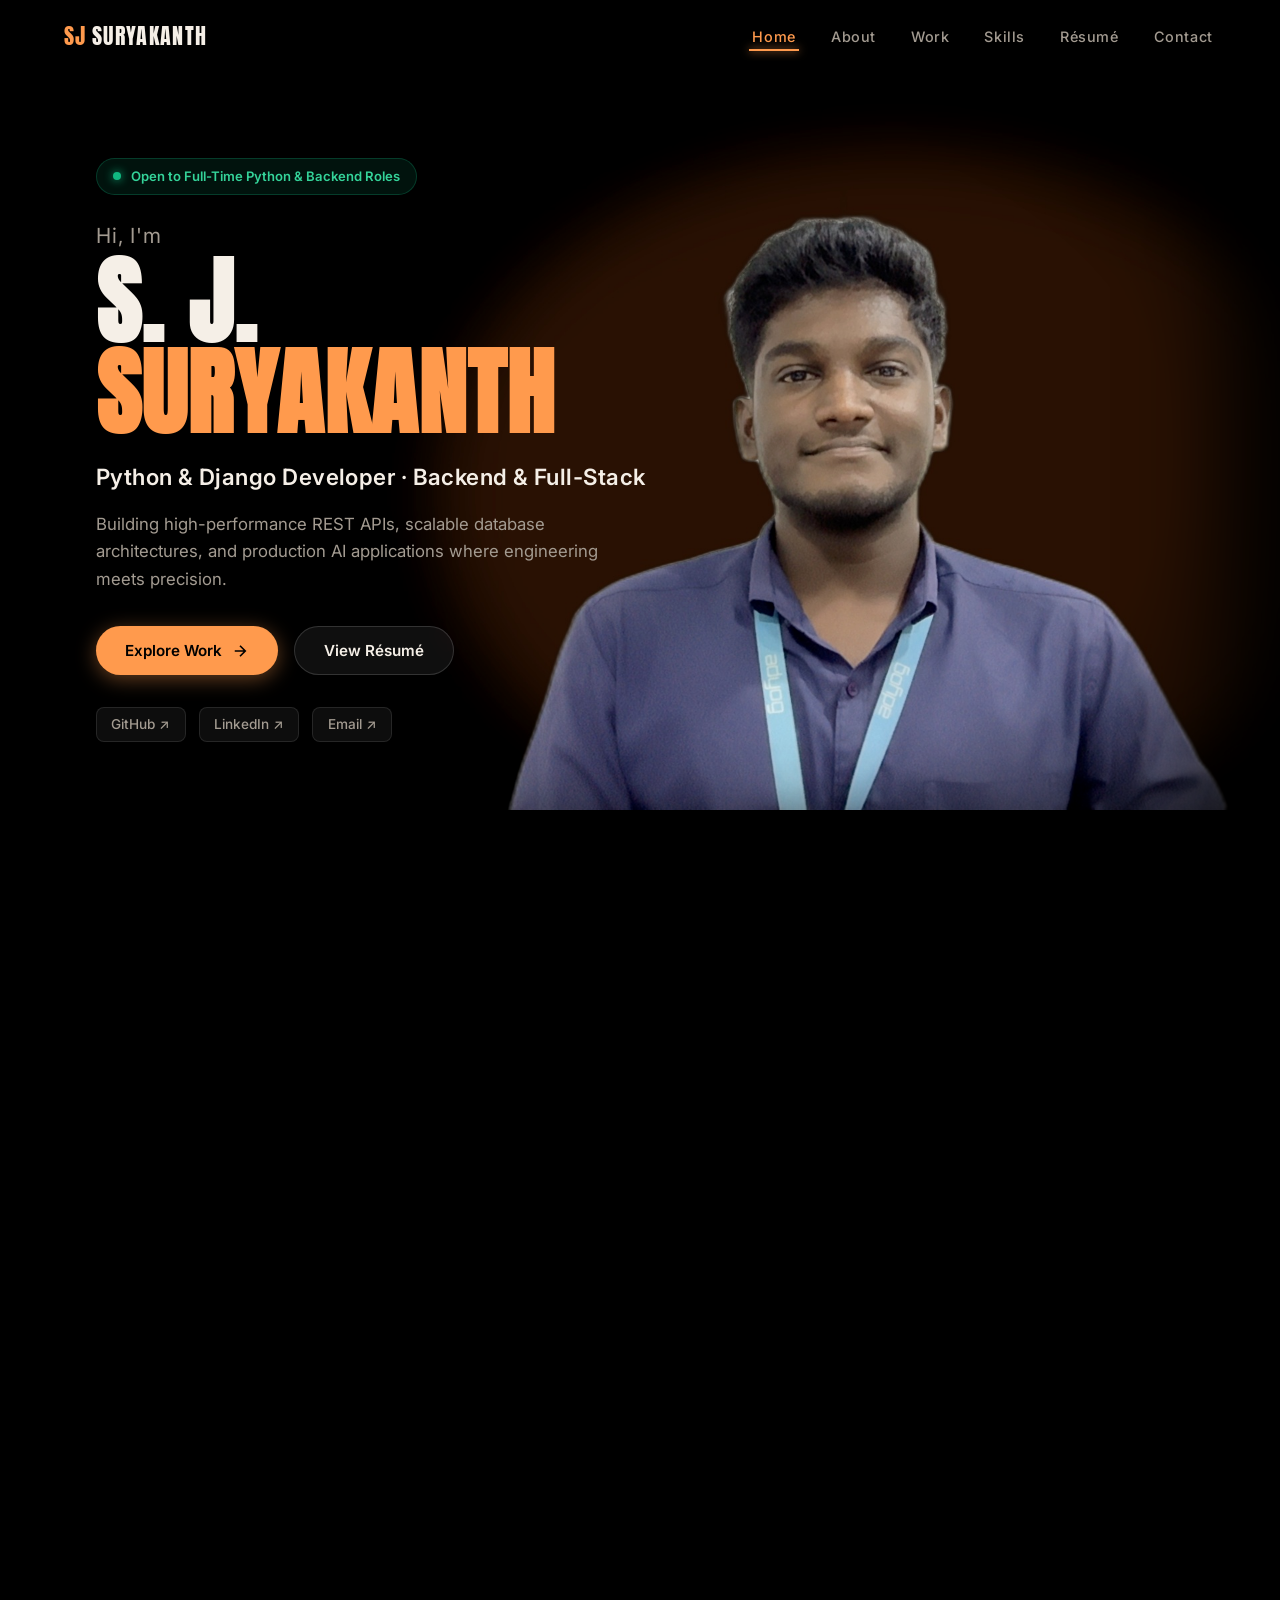
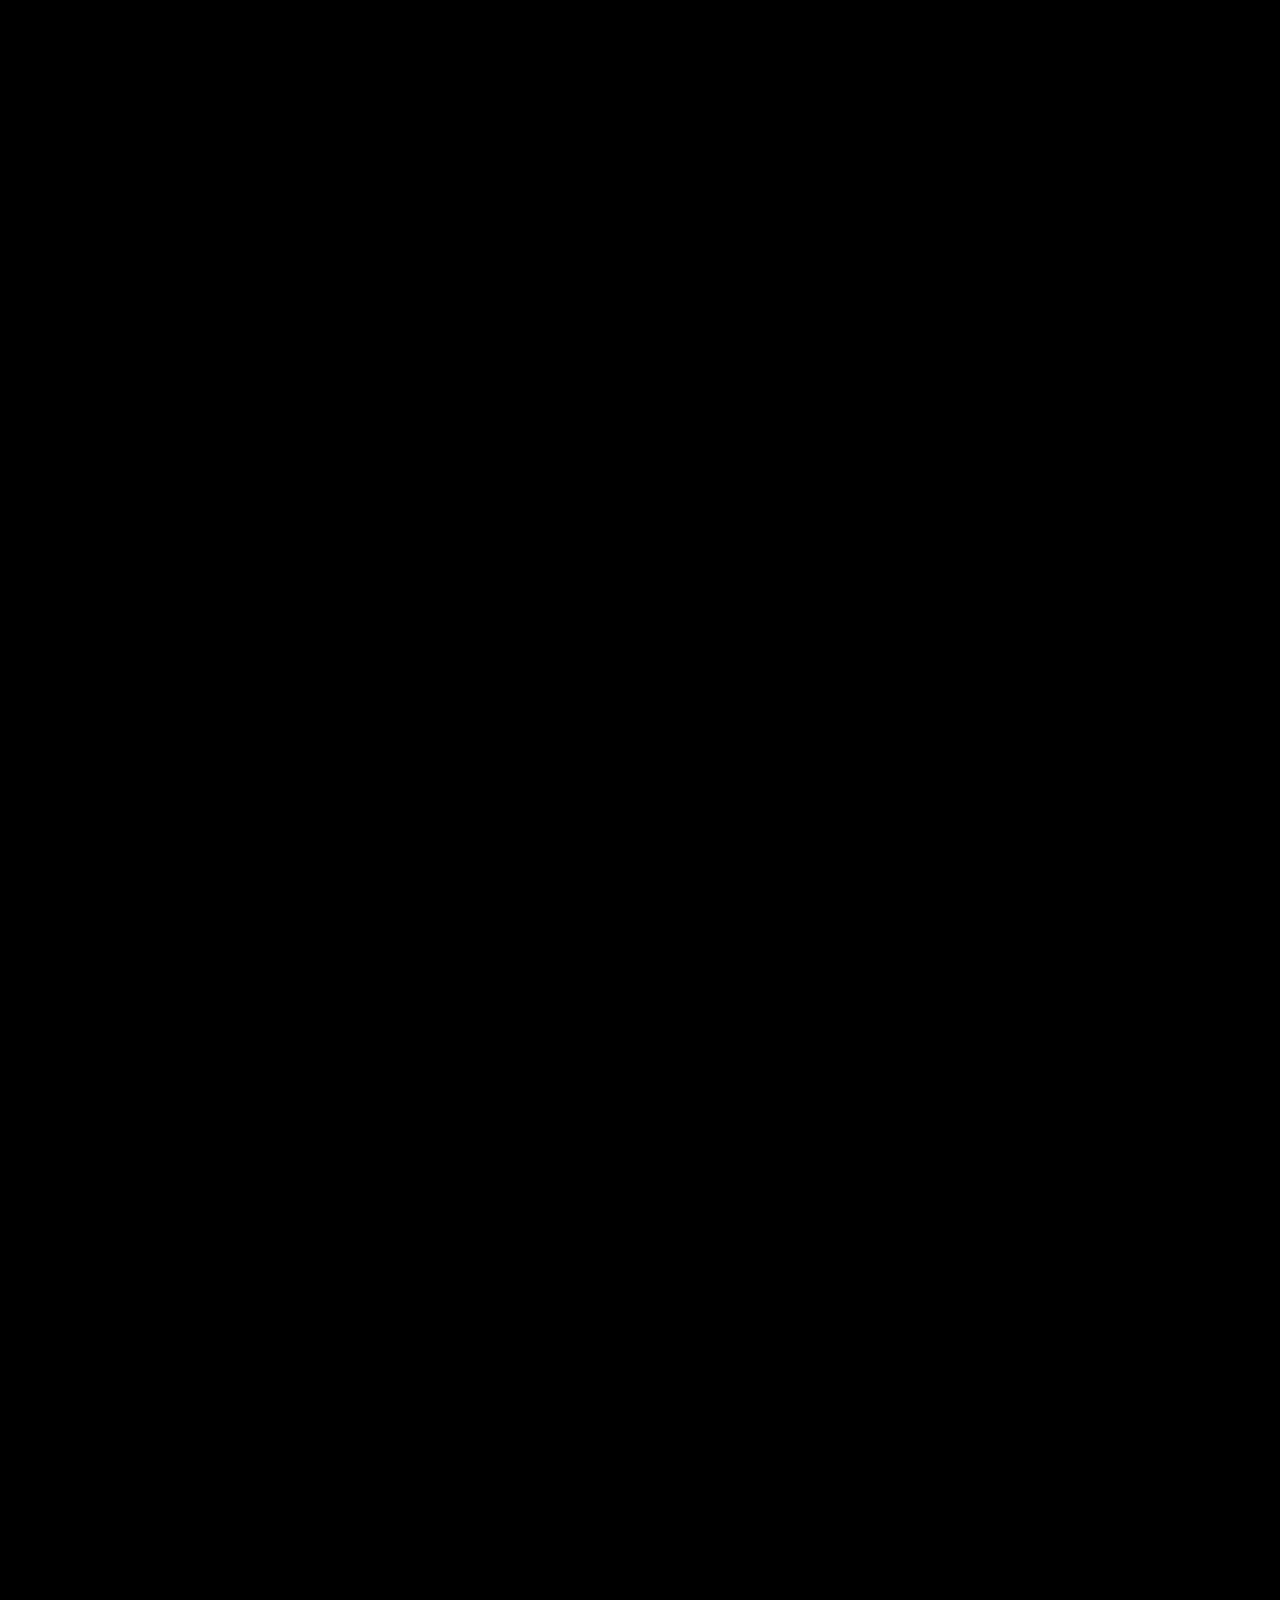
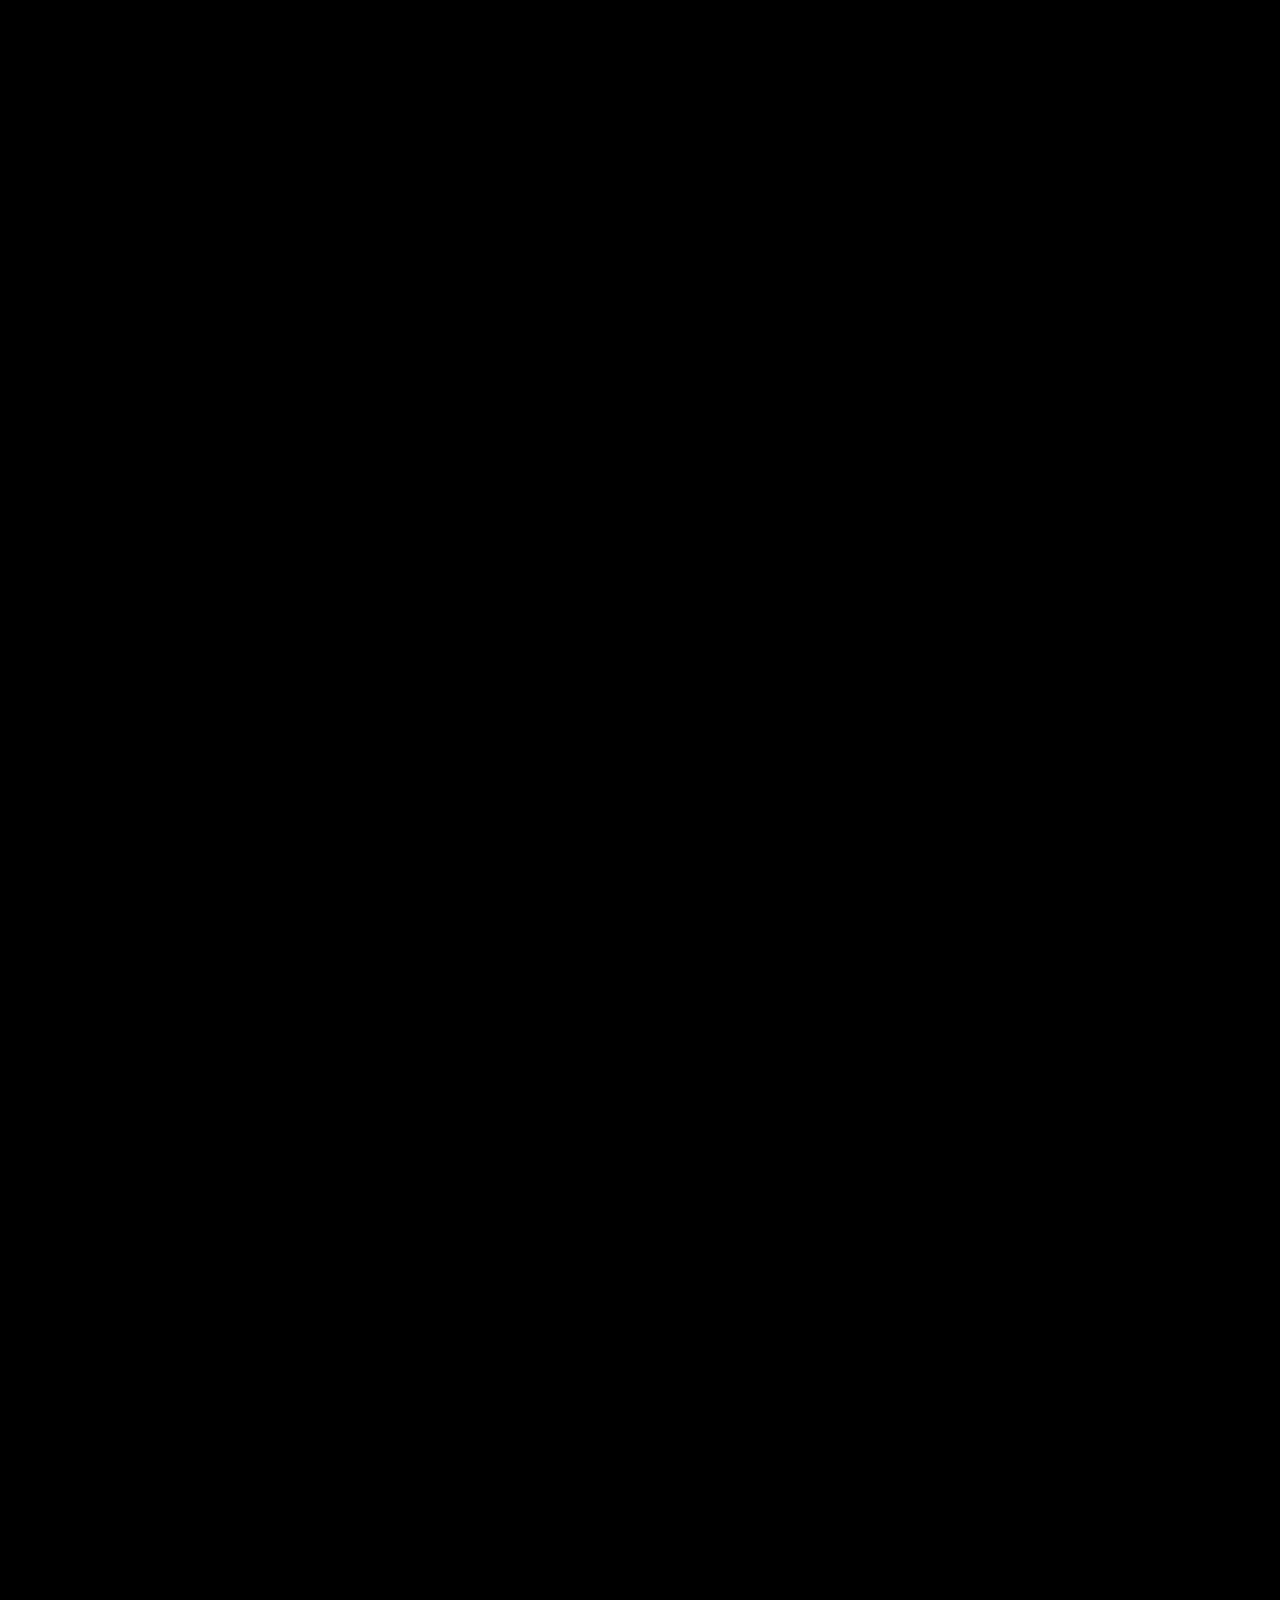
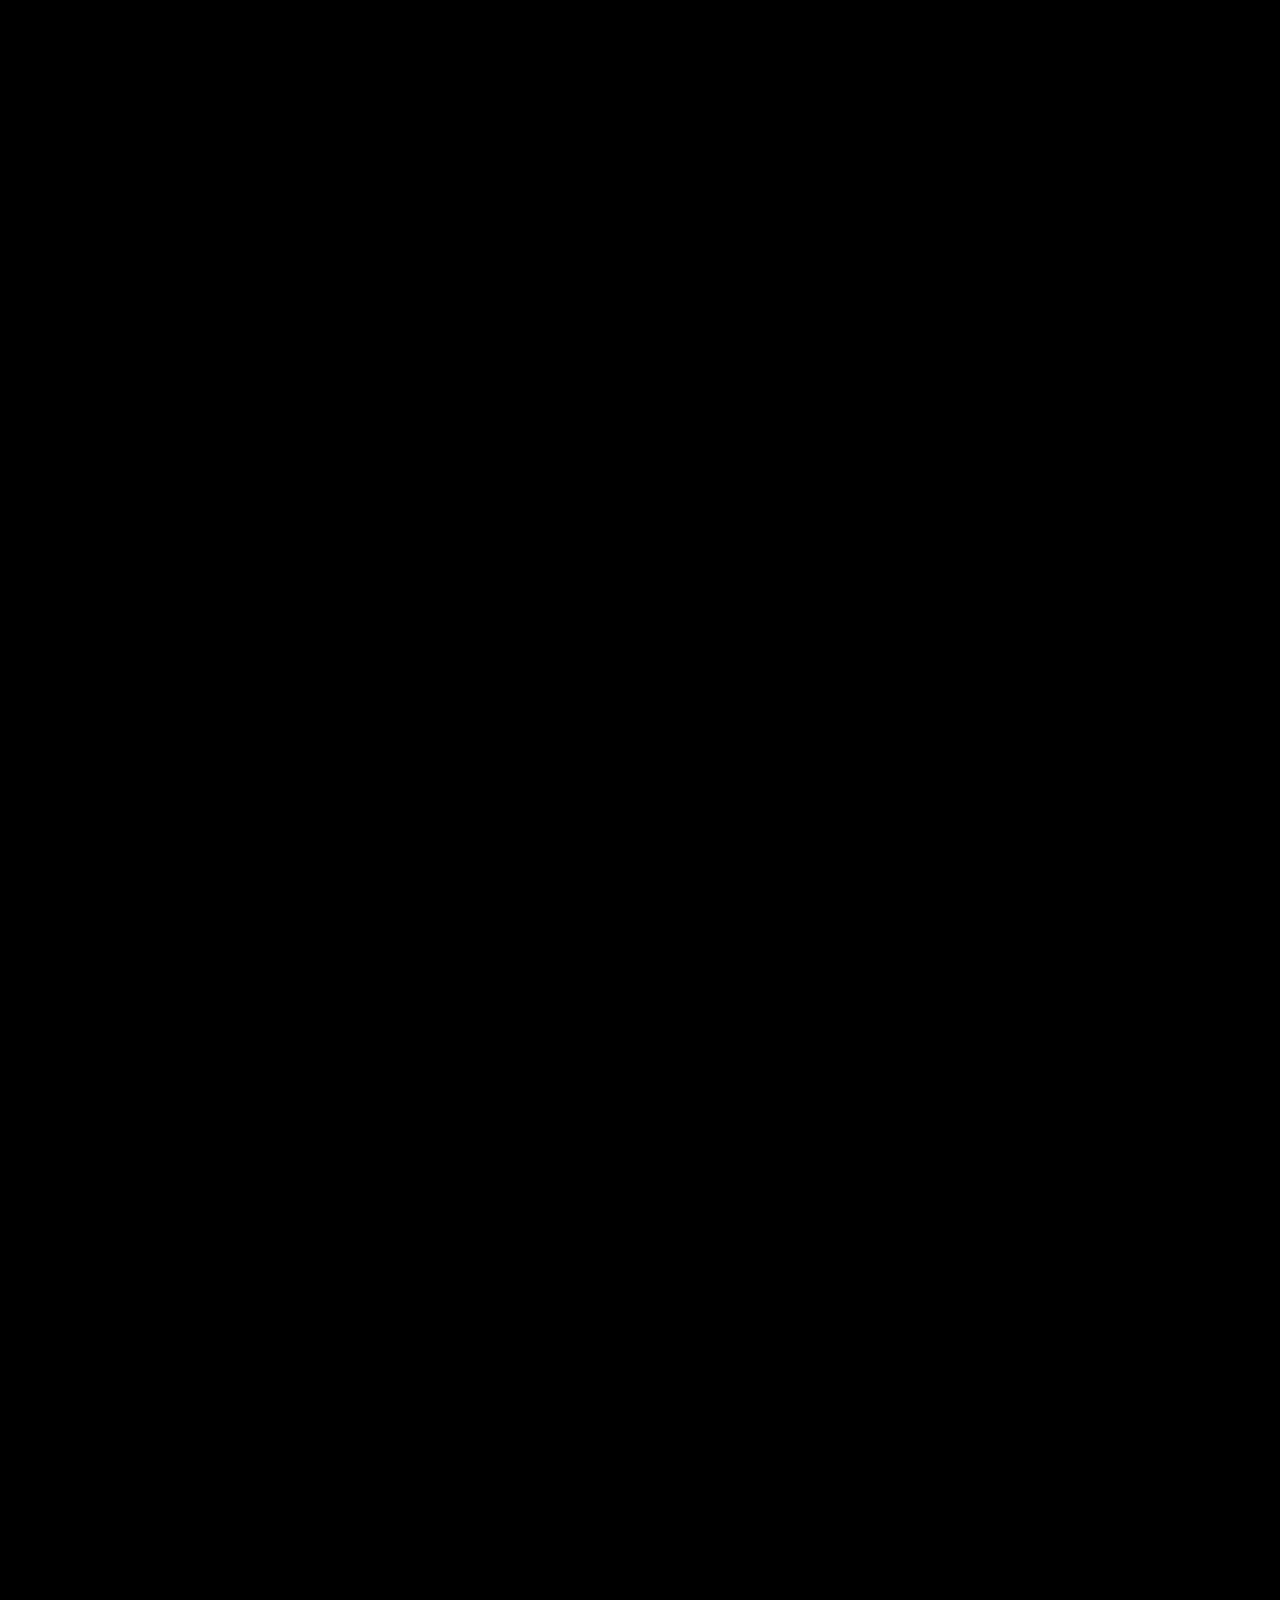
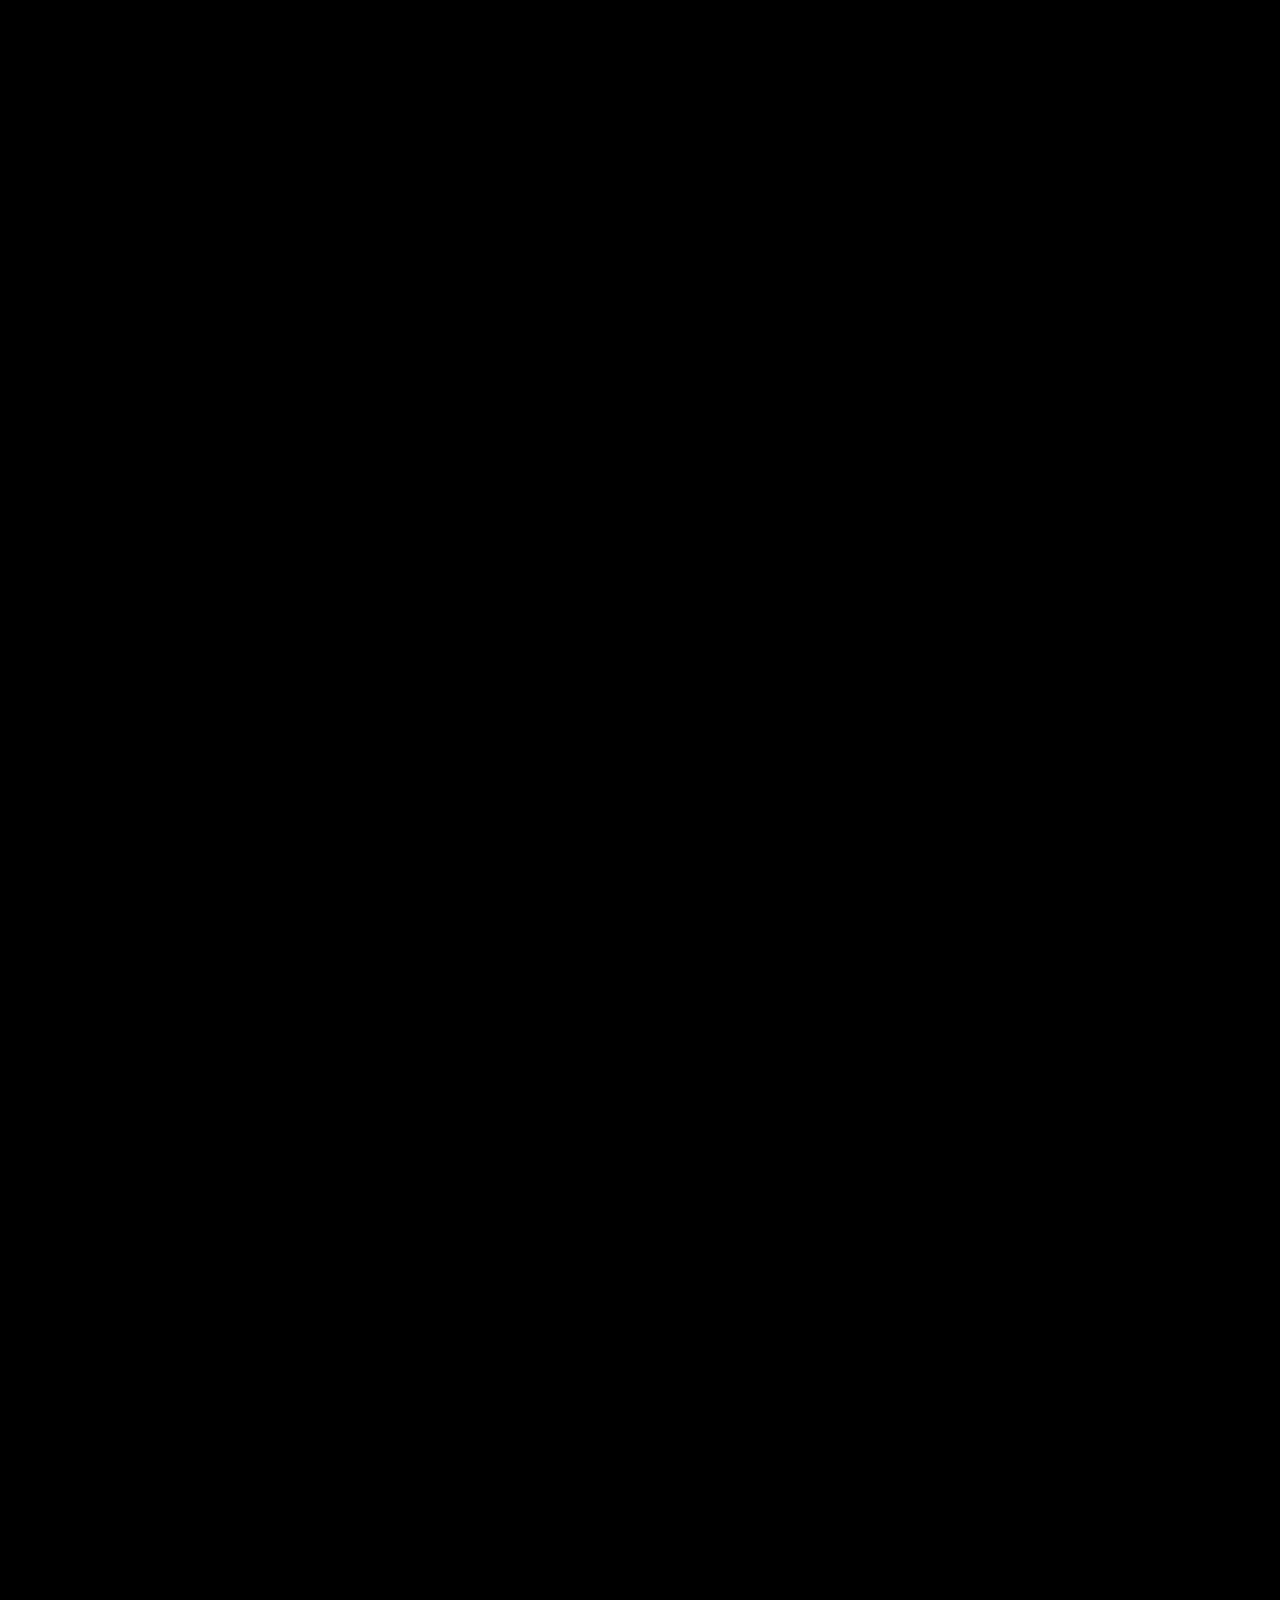
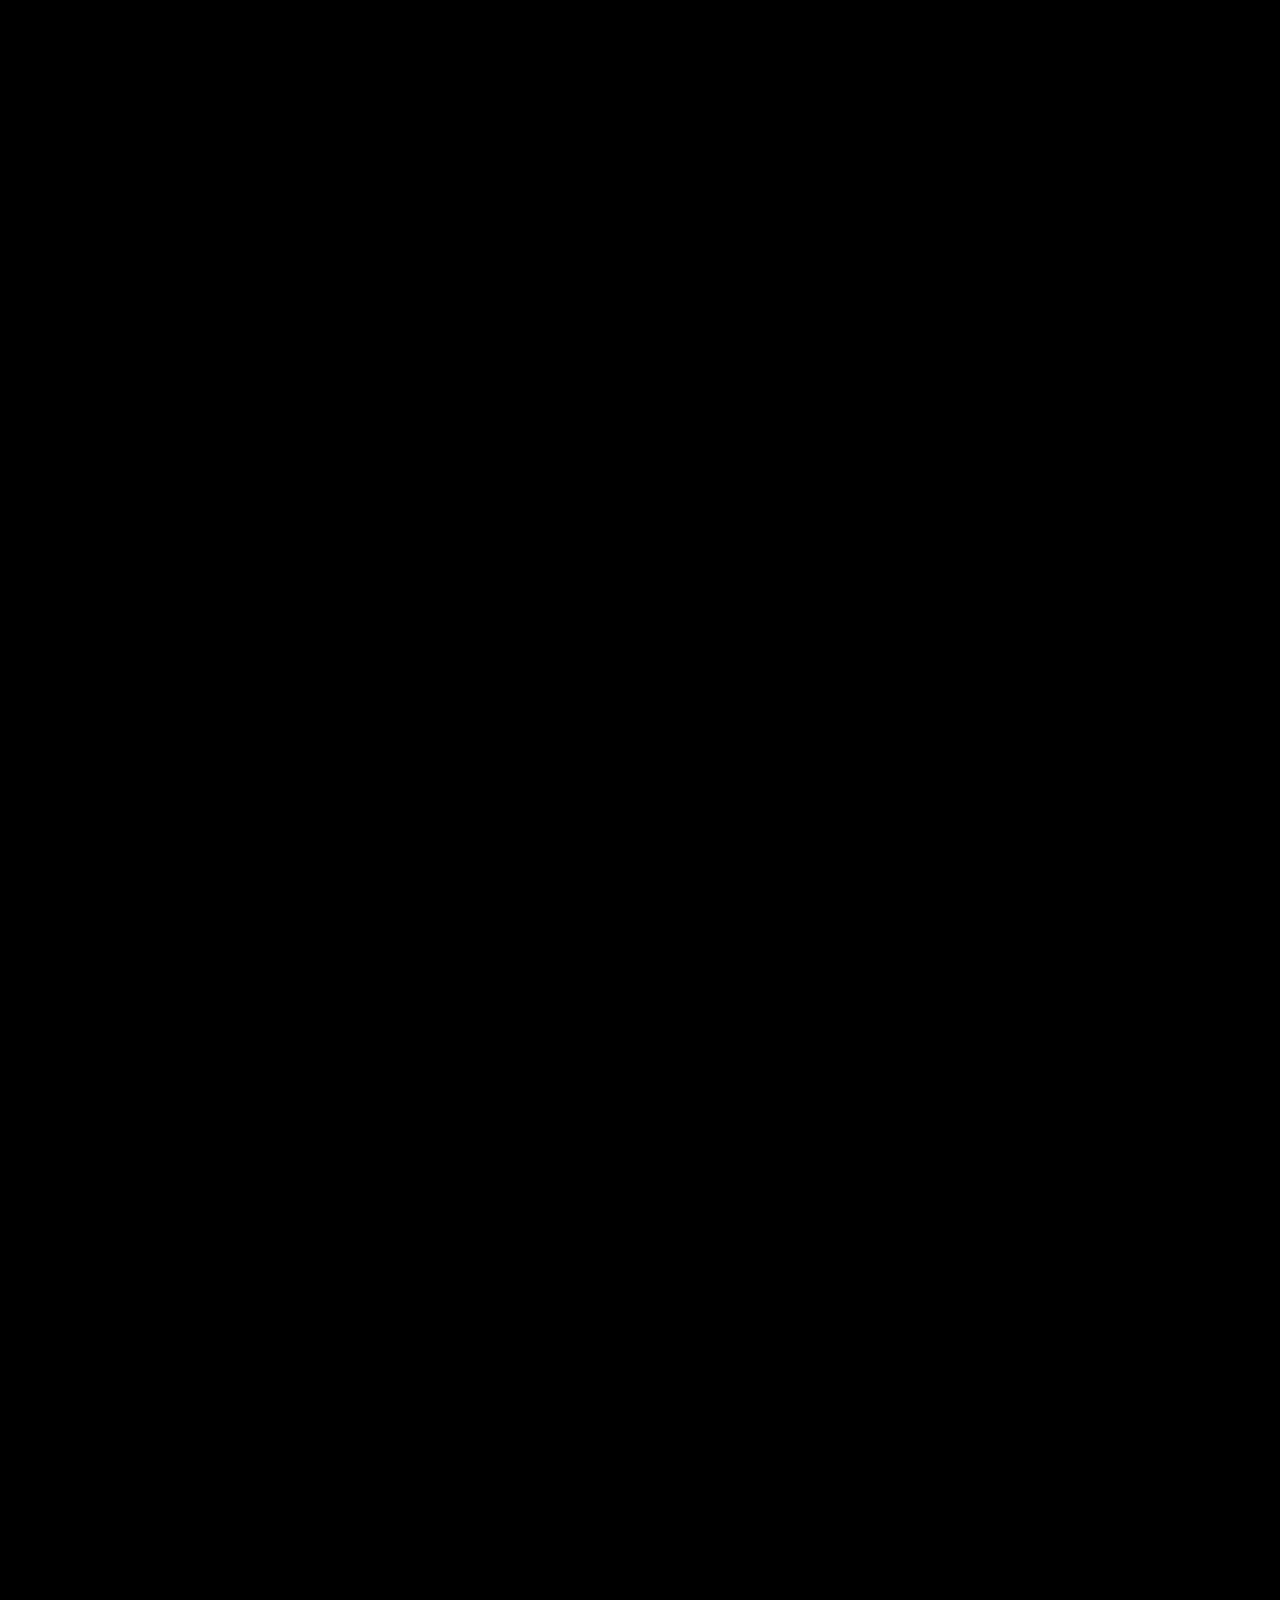
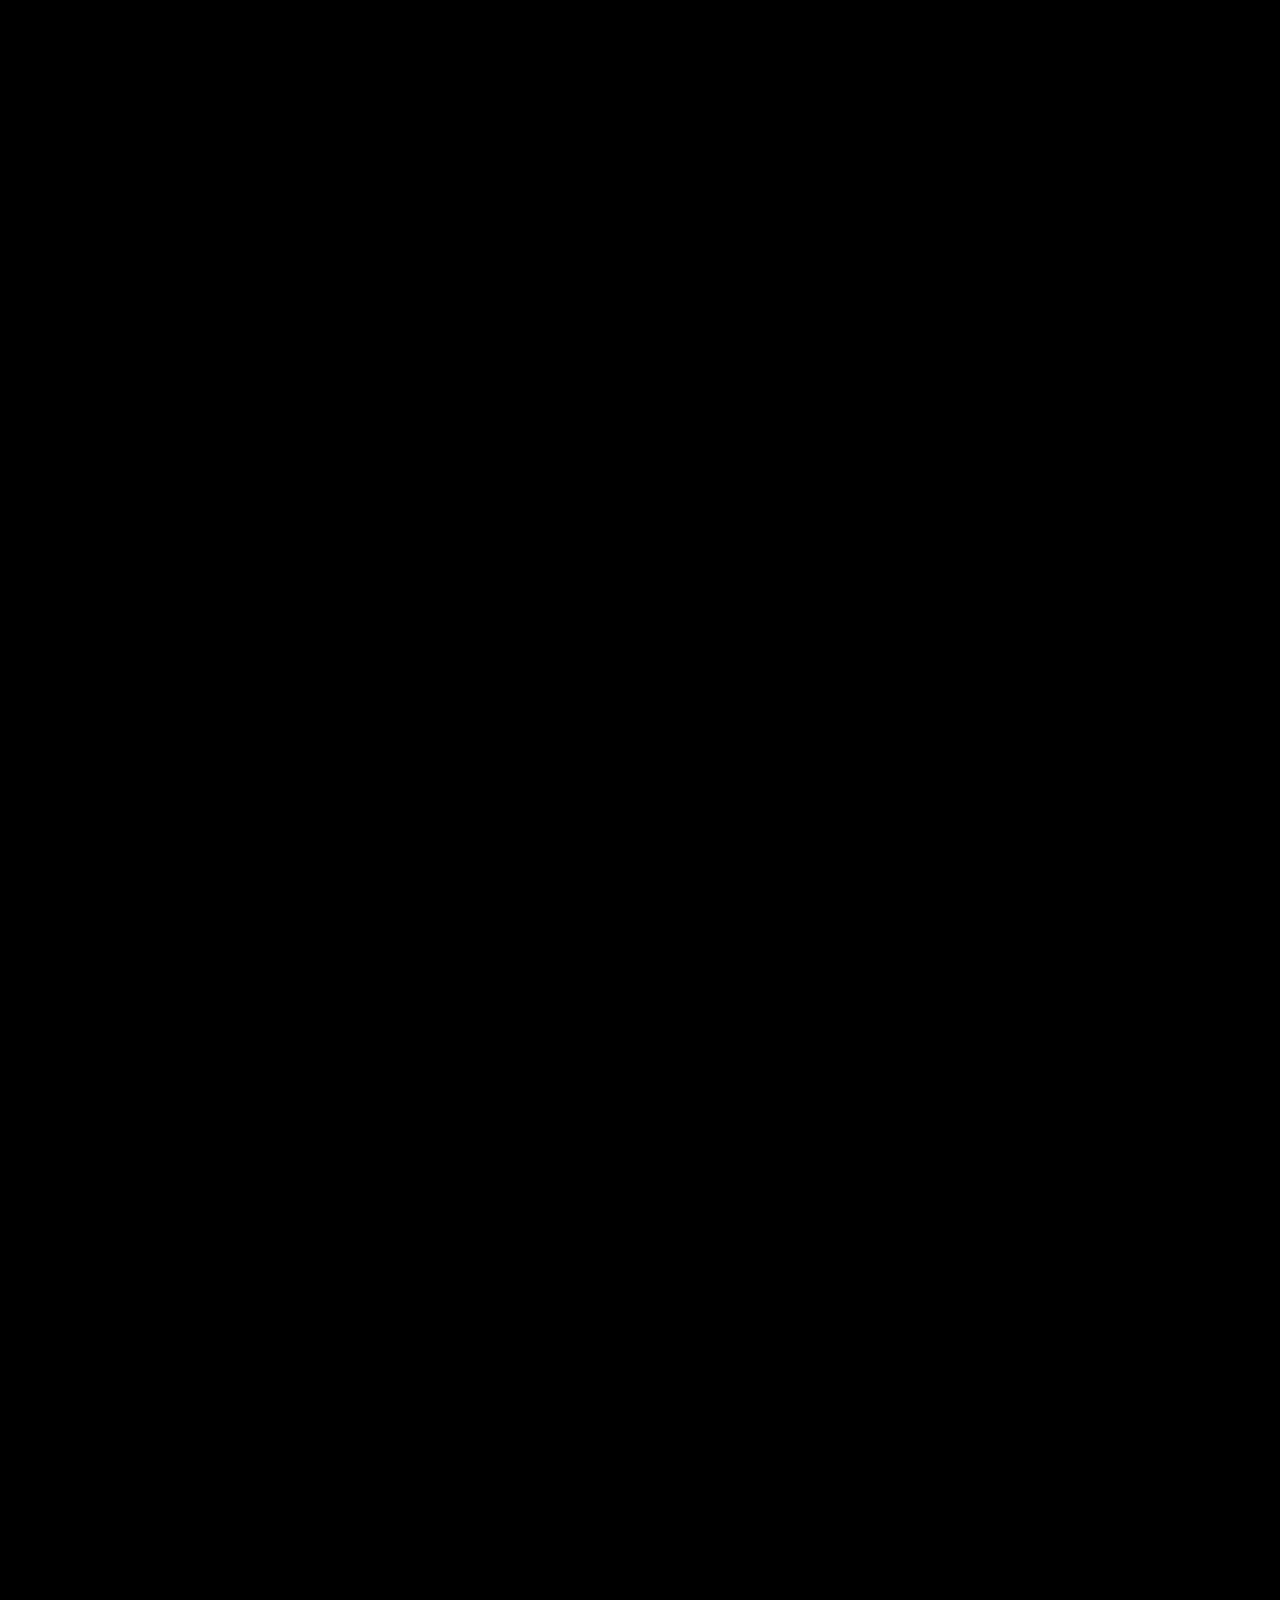
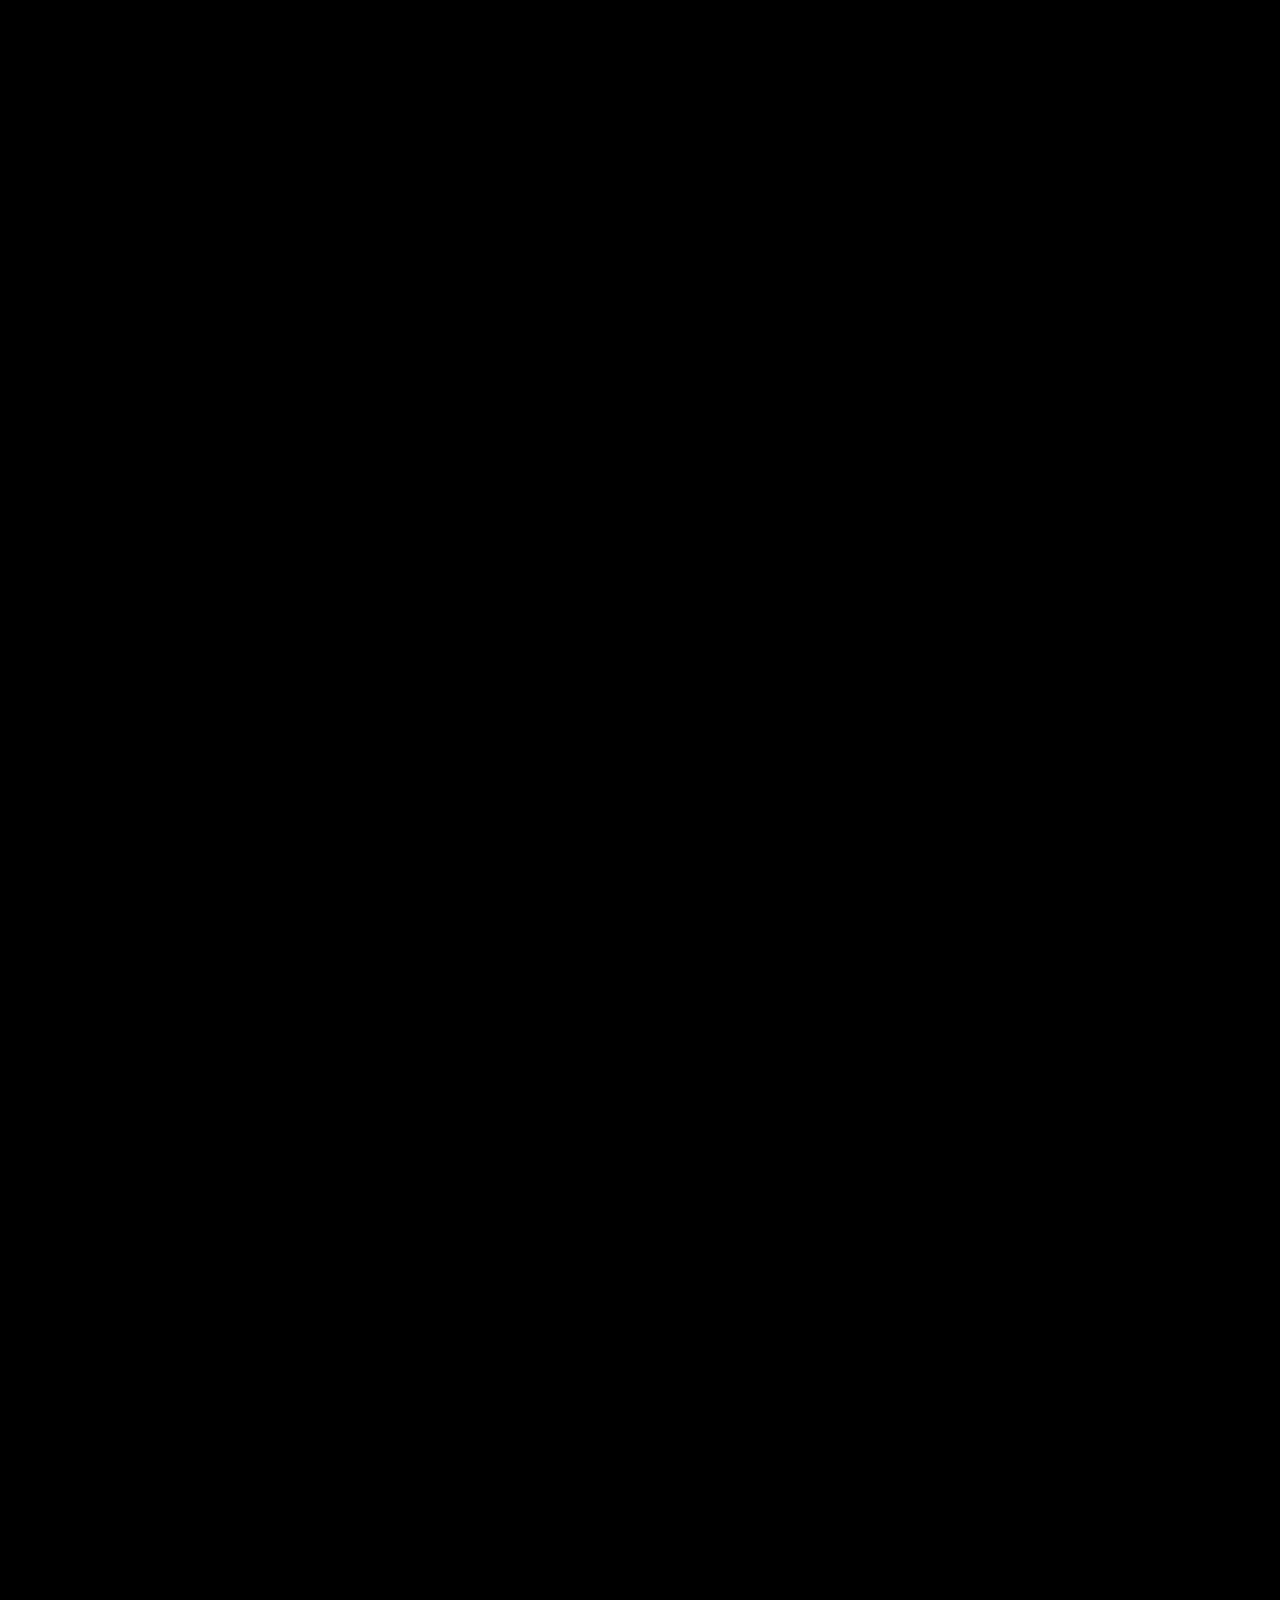
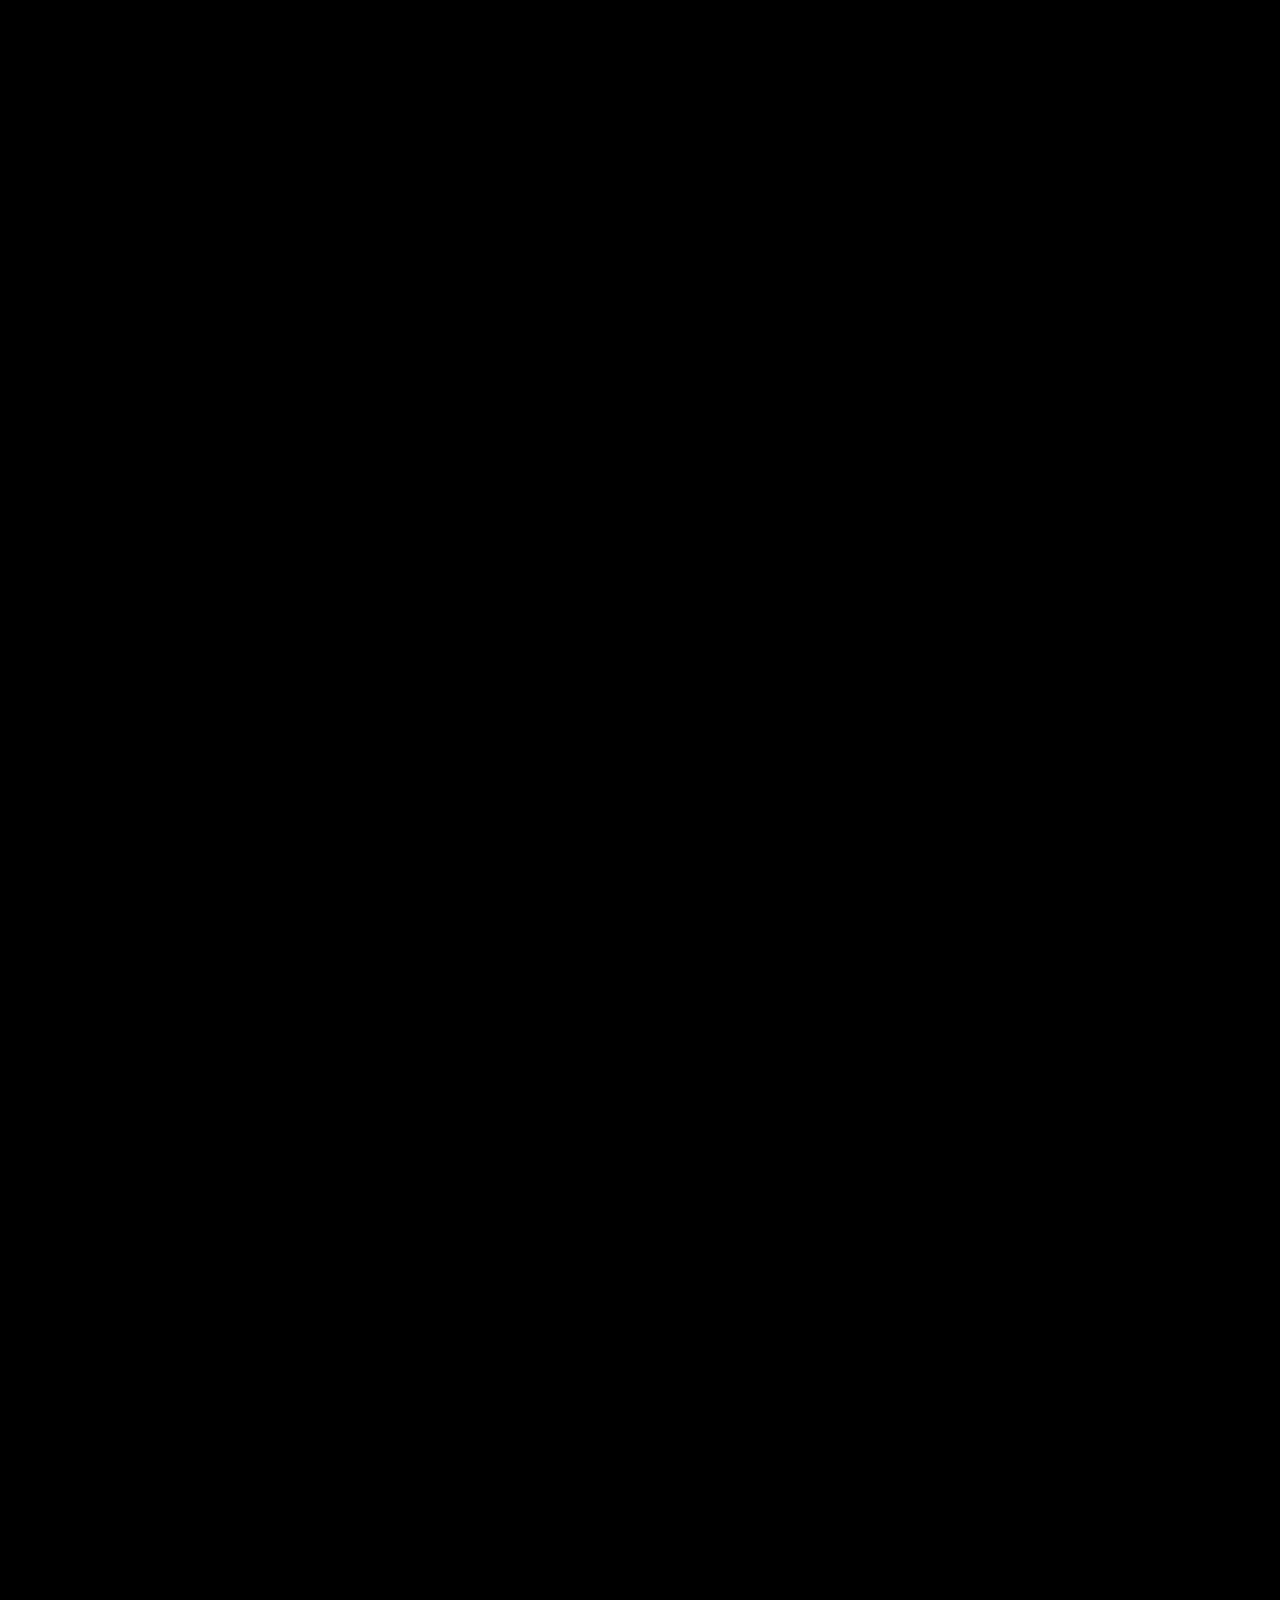
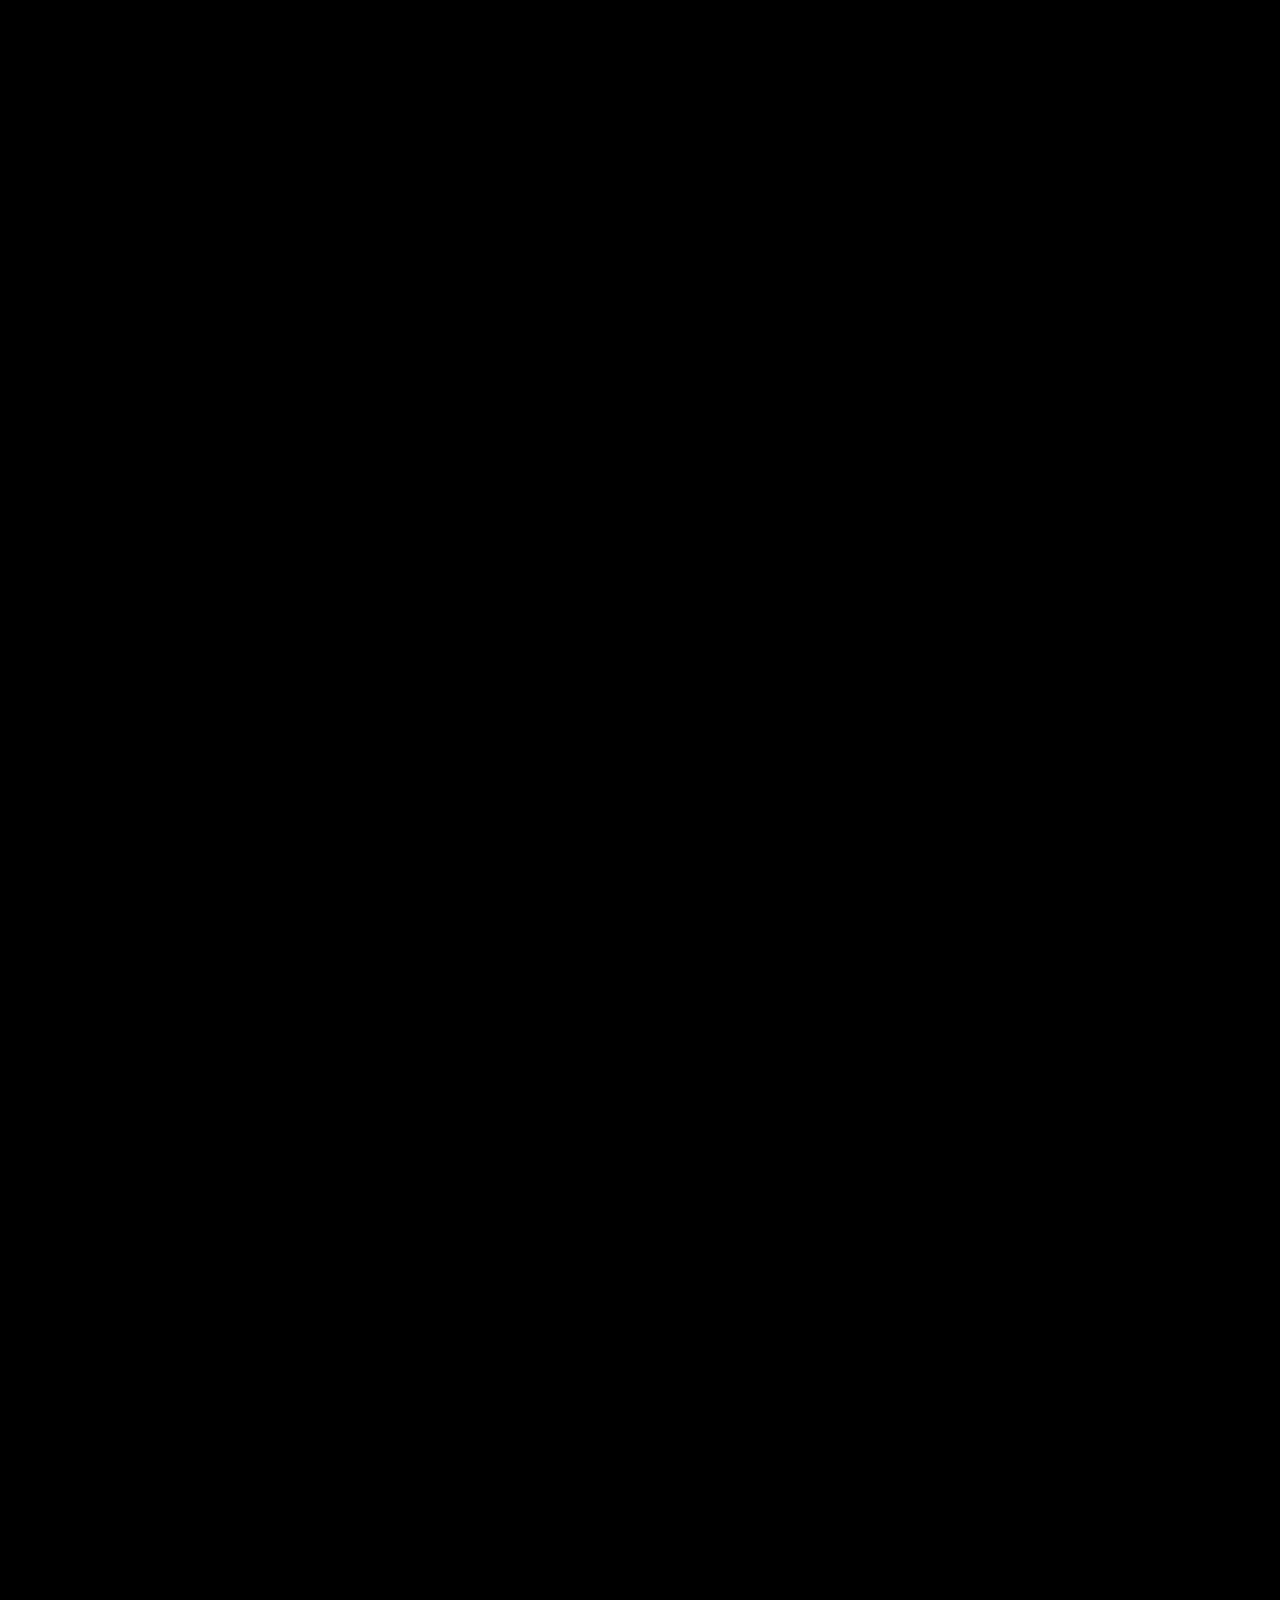
==== commit 28c25786: "Implement Cinematic AI Character Portfolio strictly following Visual Guide" ====
--- a/index.html
+++ b/index.html
@@ -2,175 +2,321 @@
 <html lang="en">
 <head>
   <meta charset="UTF-8">
-  <meta name="viewport" content="width=device-width, initial-scale=1">
-  <title>S. J. Suryakanth | Python &amp; Django Developer, Chennai</title>
-  <meta name="description" content="Portfolio of S. J. Suryakanth, an entry-level Python and Django developer in Chennai with a B.Tech in AI &amp; Data Science. Projects in Django, FastAPI, SQL, NLP and computer vision.">
-  <meta name="theme-color" content="#08090e">
+  <meta name="viewport" content="width=device-width, initial-scale=1.0, maximum-scale=5.0">
+  <title>S. J. Suryakanth | Cinematic AI Character Portfolio</title>
+  <meta name="description" content="Cinematic AI scroll-driven portfolio of S. J. Suryakanth — Python &amp; Django Developer, AI &amp; Data Science Engineer in Chennai.">
+  <meta name="theme-color" content="#000000">
+
+  <!-- Google Fonts: Anton (Impactful cinematic headings) & Inter (Clean readable body) -->
   <link rel="preconnect" href="https://fonts.googleapis.com">
   <link rel="preconnect" href="https://fonts.gstatic.com" crossorigin>
-  <link href="https://fonts.googleapis.com/css2?family=Plus+Jakarta+Sans:wght@400;500;600;800&display=swap" rel="stylesheet">
+  <link href="https://fonts.googleapis.com/css2?family=Anton&family=Inter:wght@300;400;500;600;700;800&family=Plus+Jakarta+Sans:wght@500;700;800&display=swap" rel="stylesheet">
+
   <link rel="stylesheet" href="style.css">
+  <link rel="shortcut icon" href="media/photo.jpg" type="image/jpeg">
 </head>
-<body>
-<a class="skip" href="#main">Skip to content</a>
-
-<!-- NAVIGATION -->
-<header class="nav">
-  <a class="logo" href="#home" aria-label="Back to top">SJ SURYAKANTH</a>
-  <button class="burger" id="burger" aria-label="Open menu" aria-expanded="false" aria-controls="menu"><span></span></button>
-  <nav id="menu" aria-label="Main">
-    <a href="#about">About</a><a href="#education">Education</a><a href="#skills">Skills</a>
-    <a href="#experience">Experience</a><a href="#projects">Projects</a>
-    <a href="#certifications">Certifications</a><a href="#contact">Contact</a>
-  </nav>
-</header>
-
-<main id="main">
-<!-- HERO -->
-<section id="home" class="hero">
-  <div class="hero-text">
-    <p class="muted">Hello, I'm</p>
-    <h1>S. J. Suryakanth</h1>
-    <p class="role">Python &amp; Django Developer</p>
-    <p class="lead">
-Python and Django developer from Chennai. I build backend applications with Django and FastAPI, work with PostgreSQL and MySQL databases, and test web apps with Playwright. B.Tech in AI & Data Science, with projects in NLP and computer vision. Open to full-time Python and backend roles.      
-    </p>
-
-    <div class="btns">
-      <a class="btn primary" href="#projects">View My Work</a>
-      <a class="btn" href="#contact">Contact Me</a>
+<body class="is-loading">
+
+  <!-- Top Progress Bar -->
+  <div id="progress-bar" class="progress-bar" aria-hidden="true"></div>
+
+  <!-- LOADER SCREEN -->
+  <div id="loader" class="loader-overlay" role="progressbar" aria-valuenow="0" aria-valuemin="0" aria-valuemax="100">
+    <div class="loader-content">
+      <div class="loader-brand">
+        <span class="loader-monogram">SK</span>
+        <h1 class="loader-name">S. J. SURYAKANTH</h1>
+      </div>
+      <p class="loader-status">Initializing Cinematic Experience...</p>
+      <div class="loader-bar-wrap">
+        <div id="loader-fill" class="loader-bar-fill"></div>
+      </div>
+      <span id="loader-pct" class="loader-pct">0%</span>
     </div>
-    <p class="social">
-      <a href="https://github.com/suryakanthsj" target="_blank" rel="noopener">GitHub</a>
-      <a href="https://www.linkedin.com/in/s-j-surya-kanth/" target="_blank" rel="noopener">LinkedIn</a>
-      <a href="mailto:suryakanth2004sk@gmail.com">Email</a>
-    </p>
   </div>
-  <!-- PROFILE PHOTO: replace this div with <img src="profile.jpg" alt="S. J. Suryakanth" class="photo"> -->
-  <div class="photo" role="img" aria-label="Profile photo placeholder">SK</div>
-</section>
-
-<!-- ABOUT -->
-<section id="about" class="reveal">
-  <h2>About me</h2>
-  <p class="prose">I'm an entry-level Python and Django developer with a B.Tech in AI &amp; Data Science (CGPA 8.4/10) and full-stack internship experience. I work with Django, FastAPI and SQL (PostgreSQL, MySQL), and I test web apps with Playwright. I have a strong foundation in object-oriented programming, data structures, NLP and computer vision.</p>
-  <p class="prose">I'm looking for a full-time Python, Django, Backend or Software Developer role in Chennai, Tamil Nadu.</p>
-</section>
-
-<!-- EDUCATION -->
-<section id="education" class="reveal">
-  <h2>Education</h2>
-  <div class="grid two">
-    <article class="card">
-      <h3>B.Tech, Artificial Intelligence &amp; Data Science</h3>
-      <p>Thangavelu Engineering College, Chennai</p>
-      <p class="muted">Class of 2026 &middot; CGPA 8.4 / 10</p>
-    </article>
-    <article class="card">
-      <h3>Higher Secondary (HSC, 12th)</h3>
-      <p>Vyasa Vidyalaya</p>
-      <p class="muted">2022 &middot; 74%</p>
-    </article>
+
+  <!-- FIXED NAVIGATION BAR -->
+  <header class="navbar" id="navbar">
+    <a href="#intro" class="nav-brand" id="brand-link" aria-label="Scroll to top">
+      <span class="brand-accent">SJ</span> SURYAKANTH
+    </a>
+
+    <button class="nav-toggle" id="nav-toggle" aria-label="Toggle navigation menu" aria-expanded="false">
+      <span></span>
+      <span></span>
+    </button>
+
+    <nav class="nav-menu" id="nav-menu" aria-label="Main Navigation">
+      <button class="nav-link active" data-target="intro">Home</button>
+      <button class="nav-link" data-target="about">About</button>
+      <button class="nav-link" data-target="work">Work</button>
+      <button class="nav-link" data-target="skills">Skills</button>
+      <button class="nav-link" data-target="resume">Résumé</button>
+      <button class="nav-link" data-target="contact">Contact</button>
+    </nav>
+  </header>
+
+  <!-- FIXED VIDEO STAGE -->
+  <div id="stage" class="stage" aria-hidden="true">
+    <div class="stage-inner" id="stage-inner">
+      <video
+        id="film"
+        class="film-video"
+        playsinline
+        webkit-playsinline
+        muted
+        preload="auto"
+        poster="media/poster.jpg">
+      </video>
+      <!-- Atmospheric Ambient Glow behind character -->
+      <div class="stage-ambient-glow" id="stage-ambient"></div>
+    </div>
+    
+    <!-- Feathered edge vignette masks pure black into page -->
+    <div class="vignette-mask"></div>
+
+    <!-- Contact section SVG tracking frame drawn around character -->
+    <svg class="contact-character-frame" id="character-frame" viewBox="0 0 400 600" fill="none" preserveAspectRatio="none">
+      <rect x="15" y="15" width="370" height="570" rx="32" class="frame-rect" id="frame-rect"></rect>
+    </svg>
   </div>
-</section>
-
-<!-- SKILLS (only skills listed in the resume) -->
-<section id="skills" class="reveal">
-  <h2>Technical skills</h2>
-  <div class="grid three">
-    <article class="card"><h3>Programming Languages</h3><ul class="tags"><li>Python</li><li>JavaScript (ES6+)</li><li>SQL</li><li>TypeScript (basics)</li></ul></article>
-    <article class="card"><h3>Backend</h3><ul class="tags"><li>Django</li><li>FastAPI</li><li>HTTP/JSON</li><li>CRUD Operations</li><li>Authentication</li><li>MVT Architecture</li><li>Microservices Basics</li></ul></article>
-    <article class="card"><h3>Frontend</h3><ul class="tags"><li>HTML5</li><li>CSS3</li><li>Tailwind CSS</li><li>CSS Grid</li><li>DOM Manipulation</li><li>Responsive Design</li></ul></article>
-    <article class="card"><h3>Databases</h3><ul class="tags"><li>PostgreSQL</li><li>MySQL</li><li>Relational Database Design</li><li>Query Optimization</li><li>Joins</li><li>Subqueries</li><li>Indexing</li><li>Aggregations</li></ul></article>
-    <article class="card"><h3>AI &amp; Data Science</h3><ul class="tags"><li>NLP</li><li>OpenCV</li><li>Computer Vision</li><li>Scikit-learn</li><li>Pandas</li><li>NumPy</li><li>Matplotlib</li><li>Generative AI</li><li>LLMs</li><li>RAG (basics)</li></ul></article>
-    <article class="card"><h3>Testing &amp; Tools</h3><ul class="tags"><li>Playwright (Python)</li><li>pytest</li><li>Test Automation</li><li>Manual Testing</li><li>Git</li><li>GitHub</li><li>OOP</li><li>Data Structures &amp; Algorithms</li><li>Debugging</li><li>Agile / Scrum</li></ul></article>
+
+  <!-- SCROLLABLE SECTIONS OVERLAY -->
+  <main class="cinematic-overlay" id="cinematic-overlay">
+    
+    <!-- SECTION 1: INTRO -->
+    <section id="section-intro" class="film-section active" data-section="intro">
+      <div class="section-container intro-layout">
+        <div class="intro-badge">
+          <span class="pulsing-dot"></span>
+          <span id="cfg-status">Open to Full-Time Python &amp; Backend Roles · Chennai</span>
+        </div>
+        
+        <p class="intro-greeting">Hi, I'm</p>
+        <h1 class="intro-title">
+          <span class="title-line-1" id="cfg-name-line1">S. J.</span>
+          <span class="title-line-2 accent" id="cfg-name-line2">SURYAKANTH</span>
+        </h1>
+        
+        <p class="intro-role" id="cfg-role">Python &amp; Django Developer · Backend &amp; Full-Stack</p>
+        
+        <p class="intro-lead" id="cfg-lead">
+          Building high-performance REST APIs, scalable database architectures, and production AI applications where engineering meets precision.
+        </p>
+
+        <div class="intro-actions">
+          <button class="btn btn-primary" data-target="work">
+            <span>Explore Work</span>
+            <svg width="18" height="18" viewBox="0 0 24 24" fill="none" stroke="currentColor" stroke-width="2.2"><path d="M5 12h14M12 5l7 7-7 7"/></svg>
+          </button>
+          <button class="btn btn-glass" data-target="resume">
+            <span>View Résumé</span>
+          </button>
+        </div>
+
+        <div class="intro-social">
+          <a id="cfg-github" href="https://github.com/suryakanthsj" target="_blank" rel="noopener" class="social-chip">GitHub ↗</a>
+          <a id="cfg-linkedin" href="https://linkedin.com/in/s-j-surya-kanth" target="_blank" rel="noopener" class="social-chip">LinkedIn ↗</a>
+          <a id="cfg-email" href="mailto:suryakanth2004sk@gmail.com" class="social-chip">Email ↗</a>
+        </div>
+      </div>
+    </section>
+
+    <!-- SECTION 2: ABOUT -->
+    <section id="section-about" class="film-section" data-section="about">
+      <div class="section-container about-layout">
+        <div class="glass-card about-card">
+          <span class="section-eyebrow">01 — ABOUT ME</span>
+          <h2 class="section-heading" id="cfg-about-title">Engineering backend architectures &amp; AI systems.</h2>
+          
+          <p class="about-bio" id="cfg-about">
+            Entry-level Python and Django Developer with a B.Tech in AI &amp; Data Science (CGPA 8.4/10) and full-stack internship experience at ADYOG. I build production REST APIs with Django and FastAPI, write optimized SQL across PostgreSQL and MySQL, craft modern React front ends, and automate end-to-end tests with Playwright and pytest.
+          </p>
+
+          <div class="stats-row" id="cfg-stats-container">
+            <!-- Dynamically populated from config.js -->
+            <div class="stat-box">
+              <span class="stat-value">8.4</span>
+              <span class="stat-label">CGPA · AI &amp; Data Science</span>
+            </div>
+            <div class="stat-box">
+              <span class="stat-value">4+</span>
+              <span class="stat-label">Production &amp; AI Projects</span>
+            </div>
+            <div class="stat-box">
+              <span class="stat-value">5+</span>
+              <span class="stat-label">Certifications &amp; Training</span>
+            </div>
+          </div>
+        </div>
+      </div>
+    </section>
+
+    <!-- SECTION 3: WORK / PROJECTS -->
+    <section id="section-work" class="film-section" data-section="work">
+      <div class="section-container work-layout">
+        <div class="work-header">
+          <span class="section-eyebrow">02 — SELECTED WORK</span>
+          <h2 class="section-heading">Crafted with Python, Django &amp; AI</h2>
+          <p class="section-subheading">Fly-in project cards highlighting backend architecture, computer vision, and end-to-end full stack development.</p>
+        </div>
+
+        <div class="projects-grid" id="projects-container">
+          <!-- Dynamically populated from config.js with 3D staggered fly-in -->
+        </div>
+      </div>
+    </section>
+
+    <!-- SECTION 4: SKILLS -->
+    <section id="section-skills" class="film-section" data-section="skills">
+      <div class="section-container skills-layout">
+        <div class="skills-header">
+          <span class="section-eyebrow">03 — SKILLS &amp; EXPERTISE</span>
+          <h2 class="section-heading">Technical Arsenal</h2>
+          <p class="section-subheading">Full-stack backend engineering, automated testing, and machine learning toolsets.</p>
+        </div>
+
+        <div class="skills-categories" id="skills-container">
+          <!-- Dynamically populated from config.js -->
+        </div>
+      </div>
+    </section>
+
+    <!-- SECTION 5: RÉSUMÉ (Pull-Down Paper Card) -->
+    <section id="section-resume" class="film-section" data-section="resume">
+      <div class="section-container resume-layout">
+        <div class="resume-paper-card" id="resume-paper">
+          <div class="paper-top-punch"></div>
+          
+          <div class="paper-header">
+            <div>
+              <span class="paper-eyebrow">04 — RÉSUMÉ</span>
+              <h2 class="paper-name">S. J. SURYAKANTH</h2>
+              <p class="paper-role">Python &amp; Django Developer · Chennai, TN</p>
+            </div>
+            <a href="media/resume.pdf" target="_blank" download="S_J_Suryakanth_Resume.pdf" class="btn btn-primary btn-sm">
+              <span>Download PDF ↓</span>
+            </a>
+          </div>
+
+          <div class="paper-body">
+            <div class="paper-col">
+              <h3 class="paper-section-title">WORK EXPERIENCE</h3>
+              <div class="paper-item">
+                <div class="item-head">
+                  <span class="item-title">Full Stack Development Intern</span>
+                  <span class="item-badge">ADYOG</span>
+                </div>
+                <p class="item-meta">July 2026 – Present · Chennai, India</p>
+                <ul class="item-bullets">
+                  <li>Built responsive React UIs with JavaScript (ES6+) and Tailwind CSS.</li>
+                  <li>Engineered Django &amp; FastAPI RESTful services with JSON serialization.</li>
+                  <li>Wrote optimized SQL queries, joins, and indexing on PostgreSQL &amp; MySQL.</li>
+                  <li>Automated end-to-end tests with Playwright (Python) to secure releases.</li>
+                </ul>
+              </div>
+            </div>
+
+            <div class="paper-col">
+              <h3 class="paper-section-title">EDUCATION</h3>
+              <div class="paper-item">
+                <div class="item-head">
+                  <span class="item-title">B.Tech — AI &amp; Data Science</span>
+                  <span class="item-grade">8.4 CGPA</span>
+                </div>
+                <p class="item-meta">Thangavelu Engineering College, Chennai · Class of 2026</p>
+              </div>
+              <div class="paper-item">
+                <div class="item-head">
+                  <span class="item-title">Higher Secondary (HSC – 12th)</span>
+                  <span class="item-grade">74%</span>
+                </div>
+                <p class="item-meta">Vyasa Vidyalaya · 2022</p>
+              </div>
+
+              <h3 class="paper-section-title mt-4">KEY CERTIFICATIONS</h3>
+              <ul class="paper-cert-list">
+                <li>Oracle Professional: Generative AI (2025)</li>
+                <li>Data Science Intern: DEVEIN (2025)</li>
+                <li>Python Full-Stack: Q-SPIDER &amp; Udemy</li>
+              </ul>
+            </div>
+          </div>
+
+          <div class="paper-footer">
+            <span>Direct PDF download ready</span>
+            <a href="media/resume.pdf" target="_blank" download class="paper-link">Download Full Résumé (PDF) ↓</a>
+          </div>
+        </div>
+      </div>
+    </section>
+
+    <!-- SECTION 6: CONTACT -->
+    <section id="section-contact" class="film-section" data-section="contact">
+      <div class="section-container contact-layout">
+        <div class="glass-card contact-card">
+          <span class="section-eyebrow">05 — CONTACT</span>
+          <h2 class="section-heading">LET'S BUILD SOMETHING EXTRAORDINARY.</h2>
+          <p class="contact-lead">
+            Open to full-time Python, Django, Backend, and Software Engineering roles. Let's discuss how I can contribute to your engineering team.
+          </p>
+
+          <div class="contact-details">
+            <a href="mailto:suryakanth2004sk@gmail.com" class="contact-detail-row">
+              <span class="detail-icon">✉</span>
+              <span class="detail-label">suryakanth2004sk@gmail.com</span>
+            </a>
+            <a href="tel:+919150197966" class="contact-detail-row">
+              <span class="detail-icon">📞</span>
+              <span class="detail-label">+91 9150197966</span>
+            </a>
+            <a href="https://linkedin.com/in/s-j-surya-kanth" target="_blank" rel="noopener" class="contact-detail-row">
+              <span class="detail-icon">🔗</span>
+              <span class="detail-label">linkedin.com/in/s-j-surya-kanth</span>
+            </a>
+          </div>
+
+          <!-- Quick Interactive Form with Mailto action fallback -->
+          <form id="contact-form" class="contact-form" novalidate>
+            <div class="form-row">
+              <div class="form-group">
+                <label for="form-name">Your Name</label>
+                <input id="form-name" type="text" placeholder="e.g. Hiring Manager" required>
+              </div>
+              <div class="form-group">
+                <label for="form-email">Your Email</label>
+                <input id="form-email" type="email" placeholder="name@company.com" required>
+              </div>
+            </div>
+            <div class="form-group">
+              <label for="form-msg">Message</label>
+              <textarea id="form-msg" rows="3" placeholder="Tell me about the opportunity or project..." required></textarea>
+            </div>
+            <button type="submit" class="btn btn-primary btn-block">
+              <span>Send Message</span>
+              <svg width="18" height="18" viewBox="0 0 24 24" fill="none" stroke="currentColor" stroke-width="2.2"><path d="M22 2L11 13M22 2l-7 20-4-9-9-4 20-7z"/></svg>
+            </button>
+            <p id="form-feedback" class="form-feedback" role="status"></p>
+          </form>
+        </div>
+      </div>
+    </section>
+
+  </main>
+
+  <!-- SCROLL INDICATOR HINT -->
+  <div class="scroll-hint" id="scroll-hint" aria-hidden="true">
+    <span class="hint-text">SCROLL TO EXPLORE</span>
+    <div class="hint-mouse">
+      <div class="hint-wheel"></div>
+    </div>
   </div>
-</section>
-
-<!-- EXPERIENCE -->
-<section id="experience" class="reveal">
-  <h2>Experience</h2>
-  <article class="timeline">
-    <h3>Full Stack Development Intern</h3>
-    <p class="muted">ADYOG &middot; July 2026 to present</p>
-    <ul class="list">
-      <li><strong>Frontend:</strong> built responsive web interfaces with JavaScript (ES6+), Tailwind CSS and semantic HTML5/CSS3.</li>
-      <li><strong>Backend:</strong> developed modular backend components with Django and FastAPI, including business logic and JSON serialization.</li>
-      <li><strong>Databases:</strong> wrote optimized SQL queries, joins, subqueries and indexes on PostgreSQL and MySQL.</li>
-      <li><strong>Testing:</strong> created end-to-end UI tests with Playwright (Python) to catch cross-browser and form validation issues.</li>
-      <li><strong>Teamwork:</strong> managed features through Git/GitHub branching workflows and Agile team sprints.</li>
-    </ul>
-  </article>
-</section>
-
-<!-- PROJECTS -->
-<section id="projects" class="reveal">
-  <h2>Projects</h2>
-  <div class="grid two">
-    <!-- To link a repo, add: <a class="link" href="YOUR_REPO_URL" target="_blank" rel="noopener">View code</a> inside a card -->
-    <article class="card">
-      <h3>School Attendance System</h3>
-      <p>An automated attendance system that uses OpenCV facial recognition. It replaces manual entry and speeds up verification.</p>
-      <ul class="tags"><li>Python</li><li>OpenCV</li><li>Computer Vision</li></ul>
-    </article>
-    <article class="card">
-      <h3>AI Personal Assistant</h3>
-      <p>A voice and text assistant that uses NLP to parse commands, with FastAPI endpoints for fast request handling.</p>
-      <ul class="tags"><li>Python</li><li>NLP</li><li>FastAPI</li></ul>
-    </article>
-    <article class="card">
-      <h3>Full-Stack Task Management App</h3>
-      <p>A Django web app with user authentication and complete CRUD workflows on a PostgreSQL database.</p>
-      <ul class="tags"><li>Django</li><li>Python</li><li>PostgreSQL</li><li>SQL</li></ul>
-    </article>
-    <article class="card">
-      <h3>Calculator, To-Do List &amp; Website Clone</h3>
-      <p>Three front-end practice builds that cover responsive layouts and DOM manipulation.</p>
-      <ul class="tags"><li>HTML</li><li>CSS</li><li>JavaScript</li></ul>
-    </article>
-  </div>
-  <p class="more"><a class="link" href="https://github.com/suryakanthsj" target="_blank" rel="noopener">See all repositories on GitHub</a></p>
-</section>
-
-<!-- CERTIFICATIONS -->
-<section id="certifications" class="reveal">
-  <h2>Certifications &amp; training</h2>
-  <ul class="list wide">
-    <li>Oracle Professional: Generative AI Exam (Jul 2025)</li>
-    <li>Data Science Intern, DEVEIN (Oct 2025)</li>
-    <li>Python Full-Stack Developer training, Q-SPIDER</li>
-    <li>SQL &amp; Python certifications, Udemy</li>
-    <li>Workshop: IoT &amp; Environmental Applications</li>
-  </ul>
-</section>
-
-<!-- CONTACT -->
-<section id="contact" class="reveal">
-  <h2>Contact</h2>
-  <p class="prose">Open to full-time Python, Django and backend roles. Send a message and your email app will open with it ready to send.</p>
-  <form id="form" class="form" novalidate>
-    <label for="name">Name</label>
-    <input id="name" name="name" type="text" autocomplete="name" required>
-    <span class="err" id="e-name" role="alert"></span>
-    <label for="email">Email</label>
-    <input id="email" name="email" type="email" autocomplete="email" required>
-    <span class="err" id="e-email" role="alert"></span>
-    <label for="subject">Subject</label>
-    <input id="subject" name="subject" type="text" required>
-    <span class="err" id="e-subject" role="alert"></span>
-    <label for="message">Message</label>
-    <textarea id="message" name="message" rows="5" required></textarea>
-    <span class="err" id="e-message" role="alert"></span>
-    <button class="btn primary" type="submit">Send message</button>
-    <p class="note" id="status" role="status">Note: this page has no server, so the form opens your email app instead of sending directly. For real delivery, connect a form service such as Formspree or Netlify Forms, or your own backend.</p>
-  </form>
-</section>
-</main>
-
-<footer>
-  <p>&copy; <span id="year"></span> S. J. Suryakanth &middot; Chennai, Tamil Nadu &middot; +91 9150197966</p>
-</footer>
-<button class="top" id="top-btn" aria-label="Back to top" hidden>Top</button>
-<script src="script.js"></script>
+
+  <!-- VIRTUAL SCROLL TRACK THAT POWERS THE VIDEO SCRUBBING -->
+  <div id="scroll-track" class="scroll-track"></div>
+
+  <!-- SCRIPT FILES -->
+  <script src="config.js"></script>
+  <script src="app.js"></script>
 </body>
 </html>
--- a/style.css
+++ b/style.css
@@ -1,574 +1,1234 @@
-/* ---------- Design tokens: Balaji-inspired palette & color format ---------- */
+/* ==============================================================================
+   Cinematic AI Character Portfolio - Stylesheet
+   Strictly following AI_Character_Portfolio_Visual_Guide.pdf
+   ============================================================================== */
+
 :root {
-  --bg: #08090e;
-  --panel: rgba(18, 20, 34, 0.65);
-  --panel-solid: #121422;
-  --panel-hover: rgba(26, 29, 48, 0.85);
-  --line: rgba(255, 255, 255, 0.08);
-  --line-active: rgba(168, 85, 247, 0.45);
-  --text: #f1f5f9;
-  --text-lead: #cbd5e1;
-  --muted: #94a3b8;
-  --muted-dark: #64748b;
-  
-  /* Color format accents from screenshots */
-  --title: #f7b2a3;             /* Warm peachy coral heading */
-  --accent-cyan: #38bdf8;       /* Section indicator cyan/teal */
-  --accent-purple: #8b5cf6;     /* Purple / violet */
-  --accent-magenta: #ec4899;    /* Vibrant pink/magenta */
-  --accent-rose: #f43f5e;
-  --status-green: #10b981;      /* Availability pill green */
-  
-  /* Gradients */
-  --role-gradient: linear-gradient(90deg, #818cf8 0%, #c084fc 40%, #ec4899 80%, #f43f5e 100%);
-  --btn-gradient: linear-gradient(135deg, #7c3aed 0%, #a855f7 50%, #ec4899 100%);
-  --card-glow: 0 12px 30px -10px rgba(168, 85, 247, 0.28);
-  
-  --radius: 14px;
-}
-
-* { box-sizing: border-box; margin: 0; padding: 0; }
-html { scroll-behavior: smooth; scroll-padding-top: 76px; }
+  --bg-black: #000000;
+  --bg-surface: #0a0908;
+  --text-main: #f5efe7;
+  --text-muted: #a39b91;
+  --text-dim: #756e66;
+  --accent: #ff9a4d;
+  --accent-glow: rgba(255, 154, 77, 0.35);
+  --accent-subtle: rgba(255, 154, 77, 0.12);
+  --glass-bg: rgba(16, 12, 9, 0.65);
+  --glass-border: rgba(255, 154, 77, 0.22);
+  --font-heading: 'Anton', 'Impact', -apple-system, sans-serif;
+  --font-body: 'Inter', -apple-system, BlinkMacSystemFont, 'Segoe UI', Roboto, sans-serif;
+  --font-alt: 'Plus Jakarta Sans', sans-serif;
+  --nav-height: 72px;
+  --stage-x: 0vw;
+  --stage-scale: 1;
+}
+
+*, *::before, *::after {
+  box-sizing: border-box;
+  margin: 0;
+  padding: 0;
+}
+
+html {
+  background-color: var(--bg-black);
+  color: var(--text-main);
+  font-family: var(--font-body);
+  font-size: 16px;
+  line-height: 1.6;
+  scroll-behavior: smooth;
+  -webkit-font-smoothing: antialiased;
+  -moz-osx-font-smoothing: grayscale;
+  background-attachment: fixed;
+}
+
 body {
-  background-color: var(--bg);
-  background-image: 
-    radial-gradient(ellipse 80% 50% at 50% -20%, rgba(120, 119, 198, 0.15), transparent),
-    radial-gradient(circle at 12% 20%, rgba(139, 92, 246, 0.09) 0, transparent 40%),
-    radial-gradient(circle at 88% 40%, rgba(236, 72, 153, 0.08) 0, transparent 45%),
-    radial-gradient(circle at 80% 85%, rgba(56, 189, 248, 0.05) 0, transparent 40%);
-  background-attachment: fixed;
-  color: var(--text);
-  font: 400 1rem/1.7 "Plus Jakarta Sans", system-ui, sans-serif;
+  background: var(--bg-black);
+  min-height: 100vh;
   overflow-x: hidden;
-}
-a { color: inherit; text-decoration: none; }
-ul { list-style: none; }
-:focus-visible { outline: 2px solid var(--accent-purple); outline-offset: 3px; border-radius: 4px; }
-.skip { position: absolute; left: -999px; top: 8px; background: var(--btn-gradient); color: #ffffff; padding: 8px 14px; border-radius: 8px; z-index: 100; font-weight: 600; }
-.skip:focus { left: 8px; }
-.muted { color: var(--muted); }
-
-/* ---------- Navigation ---------- */
-.nav {
-  position: sticky;
+  position: relative;
+}
+
+body.is-loading {
+  overflow: hidden;
+}
+
+/* -----------------------------------------------------------------------------
+   TOP PROGRESS BAR
+   ----------------------------------------------------------------------------- */
+.progress-bar {
+  position: fixed;
   top: 0;
-  z-index: 50;
+  left: 0;
+  height: 3px;
+  width: 0%;
+  background: linear-gradient(90deg, var(--accent), #ffbf75);
+  box-shadow: 0 0 12px var(--accent-glow);
+  z-index: 1000;
+  transition: width 0.08s ease-out;
+}
+
+/* -----------------------------------------------------------------------------
+   PRELOADER
+   ----------------------------------------------------------------------------- */
+.loader-overlay {
+  position: fixed;
+  inset: 0;
+  background: #020202;
+  z-index: 9999;
+  display: flex;
+  align-items: center;
+  justify-content: center;
+  transition: opacity 0.7s cubic-bezier(0.16, 1, 0.3, 1), visibility 0.7s;
+}
+
+.loader-overlay.is-hidden {
+  opacity: 0;
+  visibility: hidden;
+  pointer-events: none;
+}
+
+.loader-content {
+  text-align: center;
+  max-width: 420px;
+  padding: 2rem;
+}
+
+.loader-brand {
+  display: flex;
+  align-items: center;
+  justify-content: center;
+  gap: 0.85rem;
+  margin-bottom: 1.2rem;
+}
+
+.loader-monogram {
+  display: inline-flex;
+  align-items: center;
+  justify-content: center;
+  width: 44px;
+  height: 44px;
+  border-radius: 10px;
+  background: var(--accent);
+  color: #000;
+  font-family: var(--font-heading);
+  font-size: 1.4rem;
+  letter-spacing: 0.05em;
+  font-weight: 800;
+}
+
+.loader-name {
+  font-family: var(--font-heading);
+  font-size: 1.8rem;
+  letter-spacing: 0.08em;
+  color: var(--text-main);
+}
+
+.loader-status {
+  font-size: 0.88rem;
+  color: var(--text-muted);
+  margin-bottom: 1.5rem;
+  letter-spacing: 0.06em;
+  text-transform: uppercase;
+}
+
+.loader-bar-wrap {
+  width: 240px;
+  height: 4px;
+  background: rgba(255, 255, 255, 0.08);
+  border-radius: 999px;
+  margin: 0 auto 0.75rem auto;
+  overflow: hidden;
+}
+
+.loader-bar-fill {
+  width: 0%;
+  height: 100%;
+  background: linear-gradient(90deg, var(--accent), #ffd299);
+  transition: width 0.2s ease-out;
+  box-shadow: 0 0 10px var(--accent);
+}
+
+.loader-pct {
+  font-size: 0.85rem;
+  font-family: monospace;
+  color: var(--accent);
+}
+
+/* -----------------------------------------------------------------------------
+   FIXED NAVIGATION BAR
+   ----------------------------------------------------------------------------- */
+.navbar {
+  position: fixed;
+  top: 0;
+  left: 0;
+  right: 0;
+  height: var(--nav-height);
+  padding: 0 clamp(1.5rem, 5vw, 4rem);
   display: flex;
   align-items: center;
   justify-content: space-between;
-  padding: 16px 6vw;
-  background: rgba(8, 9, 14, 0.85);
-  backdrop-filter: blur(14px);
-  -webkit-backdrop-filter: blur(14px);
-  border-bottom: 1px solid var(--line);
-}
-.logo {
-  font-weight: 800;
-  letter-spacing: .04em;
-  color: #ffffff;
-  display: inline-flex;
-  align-items: center;
-  gap: 10px;
-  font-size: 1.15rem;
-  transition: opacity .2s ease;
-}
-.logo:hover { opacity: 0.9; }
-.logo::before {
-  content: "";
-  display: inline-block;
-  width: 9px;
-  height: 9px;
-  border-radius: 50%;
-  background: var(--accent-purple);
-  box-shadow: 0 0 12px var(--accent-purple);
-}
-#menu {
-  display: flex;
-  gap: 24px;
-}
-#menu a {
+  z-index: 500;
+  background: linear-gradient(to bottom, rgba(0, 0, 0, 0.85) 0%, rgba(0, 0, 0, 0) 100%);
+  backdrop-filter: blur(12px);
+  -webkit-backdrop-filter: blur(12px);
+  transition: background-color 0.3s ease;
+}
+
+.nav-brand {
+  font-family: var(--font-heading);
+  font-size: 1.35rem;
+  letter-spacing: 0.06em;
+  color: var(--text-main);
+  text-decoration: none;
+  display: flex;
+  align-items: center;
+  gap: 0.35rem;
+}
+
+.nav-brand .brand-accent {
+  color: var(--accent);
+}
+
+.nav-menu {
+  display: flex;
+  align-items: center;
+  gap: 1.8rem;
+}
+
+.nav-link {
+  background: none;
+  border: none;
+  color: var(--text-muted);
+  font-family: var(--font-body);
+  font-size: 0.9rem;
+  font-weight: 500;
+  letter-spacing: 0.04em;
+  cursor: pointer;
+  padding: 0.4rem 0.2rem;
   position: relative;
-  color: var(--muted);
-  font-size: .92rem;
-  font-weight: 500;
-  padding: 6px 0;
-  transition: color .2s ease;
-}
-#menu a:hover {
-  color: #ffffff;
-}
-#menu a.active {
-  color: #ffffff;
-}
-#menu a.active::after {
-  content: "";
+  transition: color 0.25s ease;
+}
+
+.nav-link::after {
+  content: '';
   position: absolute;
   bottom: 0;
   left: 0;
-  right: 0;
+  width: 0;
   height: 2px;
-  background: linear-gradient(90deg, var(--accent-magenta), var(--accent-purple));
+  background: var(--accent);
+  transition: width 0.25s cubic-bezier(0.16, 1, 0.3, 1);
+  box-shadow: 0 0 8px var(--accent);
+}
+
+.nav-link:hover {
+  color: var(--text-main);
+}
+
+.nav-link.active {
+  color: var(--accent);
+}
+
+.nav-link.active::after {
+  width: 100%;
+}
+
+.nav-toggle {
+  display: none;
+  background: none;
+  border: none;
+  cursor: pointer;
+  padding: 0.5rem;
+  width: 38px;
+  height: 38px;
+  flex-direction: column;
+  justify-content: center;
+  gap: 6px;
+}
+
+.nav-toggle span {
+  display: block;
+  height: 2px;
+  width: 100%;
+  background: var(--text-main);
   border-radius: 2px;
-  box-shadow: 0 0 10px rgba(236, 72, 153, 0.7);
-}
-.burger {
-  display: none;
-  background: rgba(255, 255, 255, 0.04);
-  border: 1px solid var(--line);
-  border-radius: 8px;
-  width: 42px;
-  height: 38px;
-  cursor: pointer;
+  transition: transform 0.3s, opacity 0.3s;
+}
+
+/* -----------------------------------------------------------------------------
+   FIXED VIDEO STAGE (The Film Core)
+   ----------------------------------------------------------------------------- */
+.stage {
+  position: fixed;
+  inset: 0;
+  width: 100vw;
+  height: 100vh;
+  z-index: 10;
+  pointer-events: none;
+  overflow: hidden;
+  display: flex;
+  align-items: center;
+  justify-content: center;
+  background: var(--bg-black);
+}
+
+.stage-inner {
   position: relative;
-}
-.burger span, .burger span::before, .burger span::after {
+  width: 100%;
+  height: 100%;
+  display: flex;
+  align-items: center;
+  justify-content: center;
+  transform: translateX(var(--stage-x)) scale(var(--stage-scale));
+  transition: transform 0.6s cubic-bezier(0.16, 1, 0.3, 1);
+  will-change: transform;
+}
+
+.film-video {
+  width: 100%;
+  height: 100%;
+  object-fit: contain;
+  background: #000;
+  display: block;
+  filter: contrast(1.04) brightness(0.98);
+}
+
+.stage-ambient-glow {
   position: absolute;
-  left: 10px;
-  width: 20px;
-  height: 2px;
-  background: var(--text);
-  content: "";
-  transition: transform .25s;
-}
-.burger span { top: 17px; }
-.burger span::before { left: 0; top: -6px; }
-.burger span::after { left: 0; top: 6px; }
-
-/* ---------- Layout & Headings ---------- */
-main {
-  counter-reset: sec-num;
-}
-section {
-  max-width: 1080px;
-  margin: 0 auto;
-  padding: 88px 6vw 24px;
-}
-h1 {
-  font-size: clamp(2.6rem, 7vw, 4.6rem);
-  line-height: 1.05;
-  font-weight: 800;
-  letter-spacing: -.025em;
-  color: var(--title);
-}
-h2 {
-  font-size: 2rem;
-  font-weight: 800;
-  margin-bottom: 28px;
-  letter-spacing: -.015em;
-  color: var(--title);
-}
-section.reveal:not(#home) h2::before {
-  counter-increment: sec-num;
-  content: "— " counter(sec-num, decimal-leading-zero) " —";
-  display: block;
+  width: 50vw;
+  height: 50vh;
+  border-radius: 50%;
+  background: radial-gradient(circle, rgba(255, 154, 77, 0.12) 0%, rgba(255, 154, 77, 0) 70%);
+  filter: blur(60px);
+  pointer-events: none;
+  z-index: -1;
+  transition: opacity 0.5s ease;
+}
+
+/* Edge Feathering: blends film edges seamlessly into pure black */
+.vignette-mask {
+  position: absolute;
+  inset: 0;
+  pointer-events: none;
+  background: radial-gradient(ellipse 92% 86% at 50% 50%, rgba(0,0,0,0) 45%, rgba(0,0,0,0.85) 85%, #000 100%);
+  box-shadow: inset 0 0 100px 50px #000000;
+}
+
+/* SVG Character Tracking Frame */
+.contact-character-frame {
+  position: absolute;
+  top: 50%;
+  left: 50%;
+  transform: translate(-50%, -50%);
+  width: min(380px, 80vw);
+  height: min(580px, 75vh);
+  pointer-events: none;
+  opacity: 0;
+  transition: opacity 0.5s ease;
+  z-index: 15;
+}
+
+.contact-character-frame.is-active {
+  opacity: 1;
+}
+
+.frame-rect {
+  stroke: var(--accent);
+  stroke-width: 2.5;
+  stroke-dasharray: 2000;
+  stroke-dashoffset: 2000;
+  filter: drop-shadow(0 0 12px rgba(255, 154, 77, 0.7));
+  transition: stroke-dashoffset 1.4s cubic-bezier(0.16, 1, 0.3, 1);
+}
+
+.contact-character-frame.is-drawn .frame-rect {
+  stroke-dashoffset: 0;
+}
+
+/* -----------------------------------------------------------------------------
+   CINEMATIC OVERLAY & SECTIONS
+   ----------------------------------------------------------------------------- */
+.cinematic-overlay {
+  position: fixed;
+  inset: 0;
+  width: 100vw;
+  height: 100vh;
+  z-index: 50;
+  pointer-events: none;
+  overflow: hidden;
+}
+
+.film-section {
+  position: absolute;
+  inset: 0;
+  width: 100%;
+  height: 100%;
+  display: flex;
+  align-items: center;
+  justify-content: center;
+  padding: clamp(2rem, 5vw, 6rem);
+  opacity: 0;
+  visibility: hidden;
+  transform: translateY(24px) scale(0.98);
+  transition: opacity 0.6s cubic-bezier(0.16, 1, 0.3, 1),
+              transform 0.6s cubic-bezier(0.16, 1, 0.3, 1),
+              visibility 0.6s;
+  pointer-events: none;
+}
+
+.film-section.active {
+  opacity: 1;
+  visibility: visible;
+  transform: translateY(0) scale(1);
+  pointer-events: auto;
+}
+
+.section-container {
+  width: 100%;
+  max-width: 1240px;
+  position: relative;
+  z-index: 60;
+}
+
+/* Typography Helpers */
+.section-eyebrow {
+  display: inline-block;
+  font-family: var(--font-body);
   font-size: 0.8rem;
   font-weight: 700;
-  letter-spacing: 0.16em;
-  color: var(--accent-cyan);
+  letter-spacing: 0.14em;
   text-transform: uppercase;
-  margin-bottom: 8px;
-}
-h3 {
-  font-size: 1.12rem;
-  font-weight: 700;
-  margin-bottom: 6px;
-  color: #ffffff;
-  letter-spacing: -.01em;
-}
-.prose {
-  max-width: 68ch;
-  color: var(--text-lead);
-  margin-bottom: 16px;
+  color: var(--accent);
+  margin-bottom: 0.75rem;
+}
+
+.section-heading {
+  font-family: var(--font-heading);
+  font-size: clamp(2.2rem, 4.5vw, 4rem);
+  line-height: 1.05;
+  letter-spacing: 0.02em;
+  color: var(--text-main);
+  margin-bottom: 1.25rem;
+}
+
+.section-subheading {
   font-size: 1.05rem;
-  line-height: 1.75;
-}
-.prose strong {
-  color: #ffffff;
-  font-weight: 600;
-}
-
-/* ---------- Hero ---------- */
-.hero {
-  display: grid;
-  grid-template-columns: 1.4fr 1fr;
-  gap: 40px;
-  align-items: center;
-  min-height: 82vh;
-  padding-top: 60px;
-}
-.hero .muted {
-  display: inline-flex;
-  align-items: center;
-  gap: 10px;
-  padding: 6px 14px;
-  background: rgba(255, 255, 255, 0.04);
-  border: 1px solid rgba(255, 255, 255, 0.1);
-  border-radius: 999px;
-  font-size: 0.88rem;
-  font-weight: 500;
-  color: var(--muted);
-  width: fit-content;
-  margin-bottom: 12px;
-  backdrop-filter: blur(8px);
-  -webkit-backdrop-filter: blur(8px);
-}
-.hero .muted::before {
-  content: "";
-  display: inline-block;
-  width: 8px;
-  height: 8px;
-  border-radius: 50%;
-  background: var(--status-green);
-  box-shadow: 0 0 10px var(--status-green), 0 0 4px var(--status-green);
-}
-.role {
-  font-size: 1.55rem;
-  font-weight: 700;
-  letter-spacing: -0.01em;
-  margin: 12px 0 16px;
-  background: var(--role-gradient);
-  -webkit-background-clip: text;
-  -webkit-text-fill-color: transparent;
-  display: inline-block;
-}
-.lead {
-  max-width: 52ch;
-  color: var(--text-lead);
-  font-size: 1.05rem;
-  line-height: 1.7;
-}
-.btns {
-  display: flex;
-  flex-wrap: wrap;
-  gap: 14px;
-  margin: 28px 0 22px;
-}
-.btn {
-  display: inline-flex;
-  align-items: center;
-  gap: 8px;
-  padding: 12px 24px;
-  border: 1px solid var(--line);
-  border-radius: 999px;
-  font-weight: 600;
-  cursor: pointer;
-  background: rgba(255, 255, 255, 0.04);
-  color: var(--text);
-  font-family: inherit;
-  font-size: 0.95rem;
-  backdrop-filter: blur(8px);
-  -webkit-backdrop-filter: blur(8px);
-  transition: transform .2s ease, border-color .2s ease, background .2s ease, box-shadow .2s ease;
-}
-.btn:hover {
-  transform: translateY(-2px);
-  border-color: var(--accent-purple);
-  box-shadow: 0 0 18px rgba(168, 85, 247, 0.3);
-  background: rgba(255, 255, 255, 0.08);
-}
-.btn.primary {
-  background: var(--btn-gradient);
-  border-color: transparent;
-  color: #ffffff;
-  box-shadow: 0 4px 20px -2px rgba(168, 85, 247, 0.45);
-}
-.btn.primary:hover {
-  box-shadow: 0 6px 26px -2px rgba(236, 72, 153, 0.6);
-  transform: translateY(-2px);
-}
-.btn[href="#contact"]::before {
-  content: "";
-  display: inline-block;
-  width: 14px;
-  height: 14px;
-  background-color: currentColor;
-  -webkit-mask: url("data:image/svg+xml,%3Csvg xmlns='http://www.w3.org/2000/svg' viewBox='0 0 24 24' fill='currentColor'%3E%3Cpath d='M1.946 9.315c-.522-.174-.527-.455.01-.634l19.087-6.362c.529-.176.832.12.684.638l-5.454 19.086c-.15.529-.455.547-.679.045L12 14l6-8-8 6-6.054-2.685z'/%3E%3C/svg%3E") no-repeat center / contain;
-  mask: url("data:image/svg+xml,%3Csvg xmlns='http://www.w3.org/2000/svg' viewBox='0 0 24 24' fill='currentColor'%3E%3Cpath d='M1.946 9.315c-.522-.174-.527-.455.01-.634l19.087-6.362c.529-.176.832.12.684.638l-5.454 19.086c-.15.529-.455.547-.679.045L12 14l6-8-8 6-6.054-2.685z'/%3E%3C/svg%3E") no-repeat center / contain;
-}
-.social {
-  display: flex;
-  gap: 20px;
-  color: var(--muted);
-  font-size: 0.95rem;
-}
-.social a {
-  transition: color .2s ease, text-shadow .2s ease;
-}
-.social a:hover {
-  color: var(--accent-magenta);
-  text-shadow: 0 0 10px rgba(236, 72, 153, 0.5);
-}
-.photo {
-  justify-self: center;
-  width: min(280px, 60vw);
-  aspect-ratio: 1;
-  border-radius: 50%;
-  display: grid;
-  place-items: center;
-  font-size: 4rem;
-  font-weight: 800;
-  color: var(--title);
-  background: radial-gradient(circle at 35% 35%, #181b2e 0%, #0d0f1a 75%);
-  border: 2px solid rgba(168, 85, 247, 0.45);
-  box-shadow: 0 0 35px rgba(168, 85, 247, 0.25), 0 0 0 10px rgba(236, 72, 153, 0.08);
-  object-fit: cover;
-  animation: float 6s ease-in-out infinite;
-}
-@keyframes float {
-  0%, 100% { transform: translateY(0); }
-  50% { transform: translateY(-10px); }
-}
-
-/* ---------- Cards, grids, tags ---------- */
-.grid {
-  display: grid;
-  gap: 20px;
-}
-.two { grid-template-columns: repeat(2, 1fr); }
-.three { grid-template-columns: repeat(3, 1fr); }
-
-.card {
-  background: var(--panel);
-  backdrop-filter: blur(12px);
-  -webkit-backdrop-filter: blur(12px);
-  border: 1px solid var(--line);
-  border-radius: var(--radius);
-  padding: 24px;
-  transition: transform .25s ease, border-color .25s ease, box-shadow .25s ease, background .25s ease;
+  color: var(--text-muted);
+  max-width: 620px;
+  margin-bottom: 2rem;
+}
+
+.accent {
+  color: var(--accent);
+}
+
+/* Glass Card Component */
+.glass-card {
+  background: var(--glass-bg);
+  backdrop-filter: blur(24px);
+  -webkit-backdrop-filter: blur(24px);
+  border: 1px solid var(--glass-border);
+  border-radius: 20px;
+  padding: clamp(1.8rem, 4vw, 3rem);
+  box-shadow: 0 30px 80px -15px rgba(0, 0, 0, 0.8),
+              0 0 25px rgba(255, 154, 77, 0.05);
   position: relative;
   overflow: hidden;
 }
-.card::before {
-  content: "";
+
+.glass-card::before {
+  content: '';
   position: absolute;
   top: 0;
   left: 0;
   right: 0;
   height: 1px;
-  background: linear-gradient(90deg, transparent, rgba(255, 255, 255, 0.12), transparent);
-}
-.card:hover {
-  transform: translateY(-4px);
-  border-color: var(--line-active);
-  box-shadow: var(--card-glow);
-  background: var(--panel-hover);
-}
-.card h3 {
-  color: #ffffff;
-}
-.card p {
-  color: var(--muted);
-  font-size: .95rem;
-  line-height: 1.6;
-}
-.tags {
+  background: linear-gradient(90deg, transparent, rgba(255, 154, 77, 0.5), transparent);
+}
+
+/* Buttons */
+.btn {
+  display: inline-flex;
+  align-items: center;
+  justify-content: center;
+  gap: 0.6rem;
+  padding: 0.9rem 1.8rem;
+  font-family: var(--font-body);
+  font-size: 0.95rem;
+  font-weight: 600;
+  border-radius: 999px;
+  text-decoration: none;
+  cursor: pointer;
+  transition: all 0.3s cubic-bezier(0.16, 1, 0.3, 1);
+  border: none;
+}
+
+.btn-primary {
+  background: var(--accent);
+  color: #000;
+  box-shadow: 0 4px 20px rgba(255, 154, 77, 0.4);
+}
+
+.btn-primary:hover {
+  background: #ffab66;
+  transform: translateY(-2px);
+  box-shadow: 0 8px 30px rgba(255, 154, 77, 0.6);
+}
+
+.btn-glass {
+  background: rgba(255, 255, 255, 0.06);
+  color: var(--text-main);
+  border: 1px solid rgba(255, 255, 255, 0.15);
+  backdrop-filter: blur(8px);
+}
+
+.btn-glass:hover {
+  background: rgba(255, 255, 255, 0.12);
+  border-color: var(--accent);
+  color: var(--accent);
+  transform: translateY(-2px);
+}
+
+.btn-sm {
+  padding: 0.6rem 1.2rem;
+  font-size: 0.85rem;
+}
+
+.btn-block {
+  width: 100%;
+}
+
+/* -----------------------------------------------------------------------------
+   SECTION 1: INTRO LAYOUT
+   ----------------------------------------------------------------------------- */
+.intro-layout {
+  max-width: 680px;
+  margin-right: auto;
+  padding-left: clamp(1rem, 3vw, 2rem);
+}
+
+.intro-badge {
+  display: inline-flex;
+  align-items: center;
+  gap: 0.65rem;
+  padding: 0.45rem 1rem;
+  border-radius: 999px;
+  background: rgba(16, 185, 129, 0.1);
+  border: 1px solid rgba(16, 185, 129, 0.25);
+  font-size: 0.82rem;
+  color: #34d399;
+  font-weight: 600;
+  margin-bottom: 1.5rem;
+}
+
+.pulsing-dot {
+  width: 8px;
+  height: 8px;
+  background: #10b981;
+  border-radius: 50%;
+  box-shadow: 0 0 10px #10b981;
+  animation: pulseDot 2s infinite ease-in-out;
+}
+
+@keyframes pulseDot {
+  0%, 100% { transform: scale(1); opacity: 1; }
+  50% { transform: scale(1.4); opacity: 0.5; }
+}
+
+.intro-greeting {
+  font-family: var(--font-body);
+  font-size: 1.3rem;
+  color: var(--text-muted);
+  letter-spacing: 0.04em;
+  margin-bottom: 0.25rem;
+}
+
+.intro-title {
+  font-family: var(--font-heading);
+  font-size: clamp(3.2rem, 7.5vw, 6.2rem);
+  line-height: 0.95;
+  letter-spacing: 0.01em;
+  margin-bottom: 1.25rem;
+  text-transform: uppercase;
+}
+
+.intro-title span {
+  display: block;
+}
+
+.intro-role {
+  font-size: clamp(1.1rem, 2vw, 1.4rem);
+  font-weight: 600;
+  color: var(--text-main);
+  margin-bottom: 1rem;
+  letter-spacing: 0.02em;
+}
+
+.intro-lead {
+  font-size: 1.05rem;
+  color: var(--text-muted);
+  max-width: 520px;
+  margin-bottom: 2rem;
+  line-height: 1.65;
+}
+
+.intro-actions {
   display: flex;
   flex-wrap: wrap;
-  gap: 8px;
-  margin-top: 14px;
-}
-.tags li {
-  font-size: .8rem;
+  gap: 1rem;
+  margin-bottom: 2rem;
+}
+
+.intro-social {
+  display: flex;
+  flex-wrap: wrap;
+  gap: 0.8rem;
+}
+
+.social-chip {
+  padding: 0.35rem 0.9rem;
+  border-radius: 8px;
+  background: rgba(255, 255, 255, 0.05);
+  border: 1px solid rgba(255, 255, 255, 0.1);
+  color: var(--text-muted);
+  text-decoration: none;
+  font-size: 0.85rem;
   font-weight: 500;
-  padding: 4px 12px;
-  border-radius: 999px;
-  background: rgba(168, 85, 247, 0.1);
-  color: #d8b4fe;
-  border: 1px solid rgba(168, 85, 247, 0.25);
-  transition: all .2s ease;
-}
-.tags li:hover {
-  background: rgba(236, 72, 153, 0.15);
-  color: #f472b6;
-  border-color: rgba(236, 72, 153, 0.4);
-}
-.link {
-  color: var(--accent-cyan);
+  transition: all 0.2s ease;
+}
+
+.social-chip:hover {
+  background: var(--accent-subtle);
+  border-color: var(--accent);
+  color: var(--accent);
+}
+
+/* -----------------------------------------------------------------------------
+   SECTION 2: ABOUT LAYOUT
+   ----------------------------------------------------------------------------- */
+.about-layout {
+  max-width: 820px;
+  margin-left: auto;
+}
+
+.about-card {
+  padding: clamp(2rem, 4vw, 3.5rem);
+}
+
+.about-bio {
+  font-size: 1.15rem;
+  line-height: 1.75;
+  color: var(--text-main);
+  margin-bottom: 2.5rem;
+}
+
+.stats-row {
+  display: grid;
+  grid-template-columns: repeat(auto-fit, minmax(180px, 1fr));
+  gap: 1.5rem;
+  padding-top: 1.5rem;
+  border-top: 1px solid rgba(255, 255, 255, 0.1);
+}
+
+.stat-box {
+  display: flex;
+  flex-direction: column;
+}
+
+.stat-value {
+  font-family: var(--font-heading);
+  font-size: clamp(2.4rem, 4vw, 3.2rem);
+  color: var(--accent);
+  line-height: 1;
+  margin-bottom: 0.4rem;
+}
+
+.stat-label {
+  font-size: 0.85rem;
+  color: var(--text-muted);
+  text-transform: uppercase;
+  letter-spacing: 0.05em;
   font-weight: 600;
-  border-bottom: 1px solid transparent;
-  transition: color .2s ease, border-color .2s ease;
-}
-.link:hover {
-  color: var(--accent-magenta);
-  border-color: var(--accent-magenta);
-}
-.more { margin-top: 24px; }
-
-/* ---------- Experience timeline & lists ---------- */
-.timeline {
-  border-left: 2px solid var(--accent-purple);
-  padding: 24px 24px 24px 28px;
+}
+
+/* -----------------------------------------------------------------------------
+   SECTION 3: WORK / PROJECTS LAYOUT
+   ----------------------------------------------------------------------------- */
+.work-layout {
+  max-width: 1200px;
+  perspective: 1400px;
+}
+
+.work-header {
+  margin-bottom: 1.8rem;
+}
+
+.projects-grid {
+  display: grid;
+  grid-template-columns: repeat(auto-fit, minmax(270px, 1fr));
+  gap: 1.5rem;
+}
+
+.project-card {
+  background: rgba(18, 14, 11, 0.72);
+  backdrop-filter: blur(20px);
+  -webkit-backdrop-filter: blur(20px);
+  border: 1px solid rgba(255, 154, 77, 0.18);
+  border-radius: 18px;
+  padding: 1.6rem;
+  display: flex;
+  flex-direction: column;
+  justify-content: space-between;
+  transform: translateX(60px) rotateY(-10deg) scale(0.95);
+  opacity: 0;
+  transition: transform 0.6s cubic-bezier(0.16, 1, 0.3, 1),
+              opacity 0.5s ease,
+              border-color 0.3s ease,
+              box-shadow 0.3s ease;
+}
+
+.film-section.active .project-card {
+  transform: translateX(0) rotateY(0deg) scale(1);
+  opacity: 1;
+}
+
+.film-section.active .project-card:nth-child(1) { transition-delay: 0.1s; }
+.film-section.active .project-card:nth-child(2) { transition-delay: 0.2s; }
+.film-section.active .project-card:nth-child(3) { transition-delay: 0.3s; }
+.film-section.active .project-card:nth-child(4) { transition-delay: 0.4s; }
+
+.project-card:hover {
+  border-color: var(--accent);
+  transform: translateY(-6px) scale(1.02) !important;
+  box-shadow: 0 20px 40px rgba(0, 0, 0, 0.6), 0 0 25px rgba(255, 154, 77, 0.2);
+}
+
+.project-tech {
+  font-size: 0.78rem;
+  font-weight: 700;
+  color: var(--accent);
+  letter-spacing: 0.06em;
+  text-transform: uppercase;
+  margin-bottom: 0.5rem;
+}
+
+.project-title {
+  font-family: var(--font-alt);
+  font-size: 1.25rem;
+  font-weight: 700;
+  color: var(--text-main);
+  margin-bottom: 0.75rem;
+}
+
+.project-desc {
+  font-size: 0.9rem;
+  color: var(--text-muted);
+  line-height: 1.55;
+  margin-bottom: 1.25rem;
+  flex-grow: 1;
+}
+
+.project-footer {
+  display: flex;
+  align-items: center;
+  justify-content: space-between;
+  padding-top: 1rem;
+  border-top: 1px solid rgba(255, 255, 255, 0.08);
+}
+
+.project-link {
+  color: var(--text-main);
+  font-size: 0.85rem;
+  font-weight: 600;
+  text-decoration: none;
+  display: inline-flex;
+  align-items: center;
+  gap: 0.35rem;
+  transition: color 0.2s ease;
+}
+
+.project-link:hover {
+  color: var(--accent);
+}
+
+/* -----------------------------------------------------------------------------
+   SECTION 4: SKILLS LAYOUT
+   ----------------------------------------------------------------------------- */
+.skills-layout {
+  max-width: 820px;
+  margin-left: auto;
+}
+
+.skills-header {
+  margin-bottom: 1.8rem;
+}
+
+.skills-categories {
+  display: flex;
+  flex-direction: column;
+  gap: 1.2rem;
+}
+
+.skill-category-box {
+  background: rgba(16, 12, 9, 0.65);
+  backdrop-filter: blur(18px);
+  border: 1px solid rgba(255, 154, 77, 0.16);
+  border-radius: 16px;
+  padding: 1.25rem 1.5rem;
+  transform: translateX(40px);
+  opacity: 0;
+  transition: all 0.5s cubic-bezier(0.16, 1, 0.3, 1);
+}
+
+.film-section.active .skill-category-box {
+  transform: translateX(0);
+  opacity: 1;
+}
+
+.film-section.active .skill-category-box:nth-child(1) { transition-delay: 0.08s; }
+.film-section.active .skill-category-box:nth-child(2) { transition-delay: 0.16s; }
+.film-section.active .skill-category-box:nth-child(3) { transition-delay: 0.24s; }
+.film-section.active .skill-category-box:nth-child(4) { transition-delay: 0.32s; }
+.film-section.active .skill-category-box:nth-child(5) { transition-delay: 0.40s; }
+
+.category-name {
+  font-family: var(--font-alt);
+  font-size: 0.85rem;
+  font-weight: 700;
+  color: var(--accent);
+  text-transform: uppercase;
+  letter-spacing: 0.08em;
+  margin-bottom: 0.75rem;
+}
+
+.skill-chips {
+  display: flex;
+  flex-wrap: wrap;
+  gap: 0.6rem;
+}
+
+.skill-chip {
+  padding: 0.4rem 0.85rem;
+  border-radius: 8px;
+  background: rgba(255, 255, 255, 0.05);
+  border: 1px solid rgba(255, 255, 255, 0.1);
+  color: var(--text-main);
+  font-size: 0.85rem;
+  font-weight: 500;
+  transition: all 0.25s ease;
+  transform: scale(0.9);
+  opacity: 0;
+  filter: blur(4px);
+}
+
+.film-section.active .skill-chip {
+  transform: scale(1);
+  opacity: 1;
+  filter: blur(0);
+}
+
+.skill-chip:hover {
+  background: var(--accent-subtle);
+  border-color: var(--accent);
+  color: var(--accent);
+  transform: translateY(-2px);
+}
+
+/* -----------------------------------------------------------------------------
+   SECTION 5: RÉSUMÉ (Pull-Down Paper Card)
+   ----------------------------------------------------------------------------- */
+.resume-layout {
+  max-width: 780px;
+  margin: 0 auto;
+}
+
+.resume-paper-card {
+  background: #fbf9f5;
+  color: #171513;
+  border-radius: 16px;
+  padding: clamp(1.8rem, 4vw, 2.8rem);
+  box-shadow: 0 35px 90px rgba(0, 0, 0, 0.95), 0 0 0 1px rgba(255, 255, 255, 0.1);
+  transform: translateY(-90px);
+  opacity: 0;
+  transition: transform 0.85s cubic-bezier(0.16, 1, 0.3, 1),
+              opacity 0.6s ease;
   position: relative;
-  background: var(--panel);
-  border-radius: 0 var(--radius) var(--radius) 0;
-  border: 1px solid var(--line);
-  border-left: 2px solid var(--accent-purple);
-  backdrop-filter: blur(12px);
-  -webkit-backdrop-filter: blur(12px);
-}
-.timeline::before {
-  content: "";
+}
+
+.film-section.active .resume-paper-card {
+  transform: translateY(0);
+  opacity: 1;
+}
+
+.paper-top-punch {
   position: absolute;
-  left: -7px;
-  top: 28px;
-  width: 12px;
-  height: 12px;
-  border-radius: 50%;
-  background: var(--accent-magenta);
-  box-shadow: 0 0 12px var(--accent-magenta);
-}
-.list {
-  margin-top: 16px;
+  top: 14px;
+  left: 50%;
+  transform: translateX(-50%);
+  width: 36px;
+  height: 6px;
+  border-radius: 4px;
+  background: rgba(0, 0, 0, 0.12);
+}
+
+.paper-header {
+  display: flex;
+  align-items: flex-start;
+  justify-content: space-between;
+  gap: 1.5rem;
+  padding-bottom: 1.5rem;
+  border-bottom: 2px solid #eae5dc;
+  margin-bottom: 1.5rem;
+}
+
+.paper-eyebrow {
+  font-size: 0.75rem;
+  font-weight: 800;
+  letter-spacing: 0.12em;
+  color: #c25900;
+  text-transform: uppercase;
+}
+
+.paper-name {
+  font-family: var(--font-heading);
+  font-size: 2.2rem;
+  line-height: 1;
+  letter-spacing: 0.04em;
+  color: #111;
+  margin: 0.2rem 0;
+}
+
+.paper-role {
+  font-size: 0.9rem;
+  color: #635b52;
+  font-weight: 600;
+}
+
+.paper-body {
   display: grid;
-  gap: 12px;
-}
-.list li {
+  grid-template-columns: 1.1fr 0.9fr;
+  gap: 2rem;
+}
+
+.paper-section-title {
+  font-family: var(--font-alt);
+  font-size: 0.82rem;
+  font-weight: 800;
+  letter-spacing: 0.1em;
+  color: #8c8275;
+  text-transform: uppercase;
+  margin-bottom: 0.85rem;
+}
+
+.paper-item {
+  margin-bottom: 1.1rem;
+}
+
+.item-head {
+  display: flex;
+  align-items: baseline;
+  justify-content: space-between;
+  gap: 0.5rem;
+  margin-bottom: 0.2rem;
+}
+
+.item-title {
+  font-weight: 700;
+  font-size: 0.95rem;
+  color: #1a1714;
+}
+
+.item-badge, .item-grade {
+  font-size: 0.75rem;
+  font-weight: 700;
+  padding: 0.15rem 0.5rem;
+  border-radius: 4px;
+  background: #ede7dc;
+  color: #403a33;
+}
+
+.item-meta {
+  font-size: 0.82rem;
+  color: #736b60;
+  margin-bottom: 0.4rem;
+}
+
+.item-bullets {
+  padding-left: 1.2rem;
+  font-size: 0.84rem;
+  color: #38342f;
+  line-height: 1.5;
+}
+
+.paper-cert-list {
+  list-style: none;
+  font-size: 0.84rem;
+  color: #38342f;
+  display: flex;
+  flex-direction: column;
+  gap: 0.35rem;
+}
+
+.paper-cert-list li::before {
+  content: "• ";
+  color: #c25900;
+  font-weight: bold;
+}
+
+.paper-footer {
+  margin-top: 1.5rem;
+  padding-top: 1rem;
+  border-top: 1px solid #eae5dc;
+  display: flex;
+  align-items: center;
+  justify-content: space-between;
+  font-size: 0.85rem;
+  color: #736b60;
+}
+
+.paper-link {
+  font-weight: 700;
+  color: #c25900;
+  text-decoration: none;
+}
+
+.paper-link:hover {
+  text-decoration: underline;
+}
+
+/* -----------------------------------------------------------------------------
+   SECTION 6: CONTACT LAYOUT
+   ----------------------------------------------------------------------------- */
+.contact-layout {
+  max-width: 620px;
+  margin-left: auto;
+}
+
+.contact-card {
+  padding: clamp(2rem, 4vw, 3rem);
+}
+
+.contact-lead {
+  font-size: 1rem;
+  color: var(--text-muted);
+  margin-bottom: 1.5rem;
+}
+
+.contact-details {
+  display: flex;
+  flex-direction: column;
+  gap: 0.75rem;
+  margin-bottom: 1.8rem;
+}
+
+.contact-detail-row {
+  display: inline-flex;
+  align-items: center;
+  gap: 0.75rem;
+  color: var(--text-main);
+  text-decoration: none;
+  font-size: 0.95rem;
+  transition: color 0.2s ease;
+}
+
+.contact-detail-row:hover {
+  color: var(--accent);
+}
+
+.detail-icon {
+  font-size: 1.1rem;
+}
+
+.contact-form {
+  display: flex;
+  flex-direction: column;
+  gap: 1rem;
+  padding-top: 1.2rem;
+  border-top: 1px solid rgba(255, 255, 255, 0.08);
+}
+
+.form-row {
+  display: grid;
+  grid-template-columns: 1fr 1fr;
+  gap: 1rem;
+}
+
+.form-group {
+  display: flex;
+  flex-direction: column;
+  gap: 0.4rem;
+}
+
+.form-group label {
+  font-size: 0.78rem;
+  font-weight: 600;
+  letter-spacing: 0.05em;
+  text-transform: uppercase;
+  color: var(--text-muted);
+}
+
+.form-group input,
+.form-group textarea {
+  background: rgba(255, 255, 255, 0.05);
+  border: 1px solid rgba(255, 255, 255, 0.12);
+  border-radius: 10px;
+  padding: 0.75rem 1rem;
+  color: var(--text-main);
+  font-family: var(--font-body);
+  font-size: 0.92rem;
+  transition: border-color 0.2s ease, background 0.2s ease;
+  outline: none;
+}
+
+.form-group input:focus,
+.form-group textarea:focus {
+  border-color: var(--accent);
+  background: rgba(255, 255, 255, 0.08);
+}
+
+.form-feedback {
+  font-size: 0.85rem;
+  color: var(--accent);
+  min-height: 1.2rem;
+}
+
+/* -----------------------------------------------------------------------------
+   SCROLL HINT COMPONENT
+   ----------------------------------------------------------------------------- */
+.scroll-hint {
+  position: fixed;
+  bottom: 2rem;
+  left: 50%;
+  transform: translateX(-50%);
+  display: flex;
+  flex-direction: column;
+  align-items: center;
+  gap: 0.5rem;
+  z-index: 100;
+  pointer-events: none;
+  opacity: 1;
+  transition: opacity 0.5s ease;
+}
+
+.scroll-hint.is-faded {
+  opacity: 0;
+}
+
+.hint-text {
+  font-size: 0.72rem;
+  font-weight: 700;
+  letter-spacing: 0.2em;
+  color: var(--text-muted);
+}
+
+.hint-mouse {
+  width: 20px;
+  height: 32px;
+  border: 2px solid rgba(255, 255, 255, 0.35);
+  border-radius: 12px;
   position: relative;
-  padding-left: 22px;
-  color: var(--muted);
-  font-size: 0.98rem;
-  line-height: 1.65;
-}
-.list li::before {
-  content: "";
+}
+
+.hint-wheel {
   position: absolute;
-  left: 0;
-  top: .75em;
-  width: 8px;
-  height: 2px;
-  background: var(--accent-magenta);
-  border-radius: 1px;
-}
-.list strong {
-  color: #ffffff;
-  font-weight: 600;
-}
-.wide { max-width: 68ch; }
-
-/* ---------- Contact form ---------- */
-.form {
-  display: grid;
-  max-width: 620px;
-  gap: 6px;
-  background: var(--panel);
-  padding: 32px;
-  border-radius: var(--radius);
-  border: 1px solid var(--line);
-  backdrop-filter: blur(12px);
-  -webkit-backdrop-filter: blur(12px);
-}
-.form label {
-  font-weight: 600;
-  font-size: .92rem;
-  margin-top: 10px;
-  color: var(--text-lead);
-}
-.form input, .form textarea {
+  top: 6px;
+  left: 50%;
+  transform: translateX(-50%);
+  width: 3px;
+  height: 6px;
+  border-radius: 2px;
+  background: var(--accent);
+  animation: mouseWheel 1.6s infinite ease-in-out;
+}
+
+@keyframes mouseWheel {
+  0% { transform: translate(-50%, 0); opacity: 1; }
+  100% { transform: translate(-50%, 12px); opacity: 0; }
+}
+
+/* -----------------------------------------------------------------------------
+   VIRTUAL SCROLL TRACK
+   ----------------------------------------------------------------------------- */
+.scroll-track {
   width: 100%;
-  padding: 12px 14px;
-  background: rgba(14, 16, 26, 0.8);
-  border: 1px solid var(--line);
-  border-radius: 10px;
-  color: #ffffff;
-  font: inherit;
-  transition: border-color .2s ease, box-shadow .2s ease;
-}
-.form input:focus, .form textarea:focus {
-  outline: none;
-  border-color: var(--accent-purple);
-  box-shadow: 0 0 0 3px rgba(168, 85, 247, 0.25);
-}
-.form .invalid {
-  border-color: var(--accent-rose);
-}
-.err {
-  color: #fda4af;
-  font-size: .85rem;
-  min-height: 1.1em;
-}
-.form .btn {
-  justify-self: start;
-  margin-top: 14px;
-}
-.note {
-  color: var(--muted);
-  font-size: .85rem;
-  margin-top: 12px;
-  line-height: 1.5;
-}
-
-/* ---------- Footer, back-to-top ---------- */
-footer {
-  text-align: center;
-  color: var(--muted-dark);
-  font-size: .9rem;
-  padding: 60px 6vw 40px;
-  border-top: 1px solid var(--line);
-}
-.top {
-  position: fixed;
-  right: 24px;
-  bottom: 24px;
-  z-index: 40;
-  width: 48px;
-  height: 48px;
-  border-radius: 50%;
-  border: 1px solid var(--line);
-  background: rgba(18, 20, 32, 0.85);
-  backdrop-filter: blur(12px);
-  -webkit-backdrop-filter: blur(12px);
-  color: var(--accent-purple);
-  font: 600 .8rem inherit;
-  cursor: pointer;
-  transition: all .2s ease;
-}
-.top:hover {
-  border-color: var(--accent-magenta);
-  color: var(--accent-magenta);
-  box-shadow: 0 0 15px rgba(236, 72, 153, 0.4);
-  transform: translateY(-2px);
-}
-
-/* ---------- Scroll reveal ---------- */
-.reveal {
-  opacity: 0;
-  transform: translateY(24px);
-  transition: opacity .7s cubic-bezier(0.16, 1, 0.3, 1), transform .7s cubic-bezier(0.16, 1, 0.3, 1);
-}
-.reveal.in {
-  opacity: 1;
-  transform: none;
-}
-
-/* ---------- Responsive ---------- */
-@media (max-width: 860px) {
-  .three { grid-template-columns: repeat(2, 1fr); }
-  .hero { grid-template-columns: 1fr; text-align: left; min-height: auto; }
-  .photo { order: -1; justify-self: start; width: 160px; font-size: 2.6rem; }
-}
-@media (max-width: 720px) {
-  .burger { display: block; }
-  #menu {
-    position: absolute;
-    top: 100%;
+  pointer-events: none;
+  visibility: hidden;
+}
+
+/* -----------------------------------------------------------------------------
+   RESPONSIVENESS (MOBILE <= 760px) - STRICT GUIDELINES:
+   - Film fills screen height and keeps character centered.
+   - Every panel sits at bottom over a dark gradient scrim, NEVER over the face.
+   - SVG contact frame wraps only the upper body.
+   ----------------------------------------------------------------------------- */
+@media (max-width: 760px) {
+  :root {
+    --stage-x: 0vw !important;
+  }
+
+  .nav-menu {
+    position: fixed;
+    top: var(--nav-height);
     left: 0;
     right: 0;
+    background: rgba(8, 7, 6, 0.96);
+    backdrop-filter: blur(20px);
     flex-direction: column;
-    gap: 0;
-    background: rgba(8, 9, 14, 0.96);
-    backdrop-filter: blur(16px);
-    -webkit-backdrop-filter: blur(16px);
-    border-bottom: 1px solid var(--line);
-    padding: 12px 6vw 20px;
-    display: none;
+    padding: 1.5rem;
+    gap: 1.2rem;
+    border-bottom: 1px solid rgba(255, 154, 77, 0.2);
+    transform: translateY(-120%);
+    transition: transform 0.35s cubic-bezier(0.16, 1, 0.3, 1);
+    pointer-events: auto;
   }
-  #menu.open { display: flex; }
-  #menu a { padding: 12px 0; }
-  .two, .three { grid-template-columns: 1fr; }
-  .form { padding: 22px; }
-}
-@media (prefers-reduced-motion: reduce) {
-  html { scroll-behavior: auto; }
-  *, *::before, *::after { animation: none !important; transition: none !important; }
-  .reveal { opacity: 1; transform: none; }
-}
+
+  .nav-menu.is-open {
+    transform: translateY(0);
+  }
+
+  .nav-toggle {
+    display: flex;
+  }
+
+  .film-video {
+    object-fit: cover;
+  }
+
+  .film-section {
+    align-items: flex-end;
+    justify-content: center;
+    padding: 1rem 1rem 2.5rem 1rem;
+    background: linear-gradient(to top, rgba(0, 0, 0, 0.96) 0%, rgba(0, 0, 0, 0.88) 55%, transparent 100%);
+  }
+
+  .section-container {
+    max-height: 60vh;
+    overflow-y: auto;
+    -webkit-overflow-scrolling: touch;
+    padding-bottom: 1rem;
+  }
+
+  .intro-layout,
+  .about-layout,
+  .work-layout,
+  .skills-layout,
+  .resume-layout,
+  .contact-layout {
+    max-width: 100%;
+    margin: 0;
+    padding: 0;
+  }
+
+  .paper-body {
+    grid-template-columns: 1fr;
+    gap: 1.5rem;
+  }
+
+  .form-row {
+    grid-template-columns: 1fr;
+  }
+
+  .contact-character-frame {
+    height: 45vh;
+    top: 30%;
+  }
+}
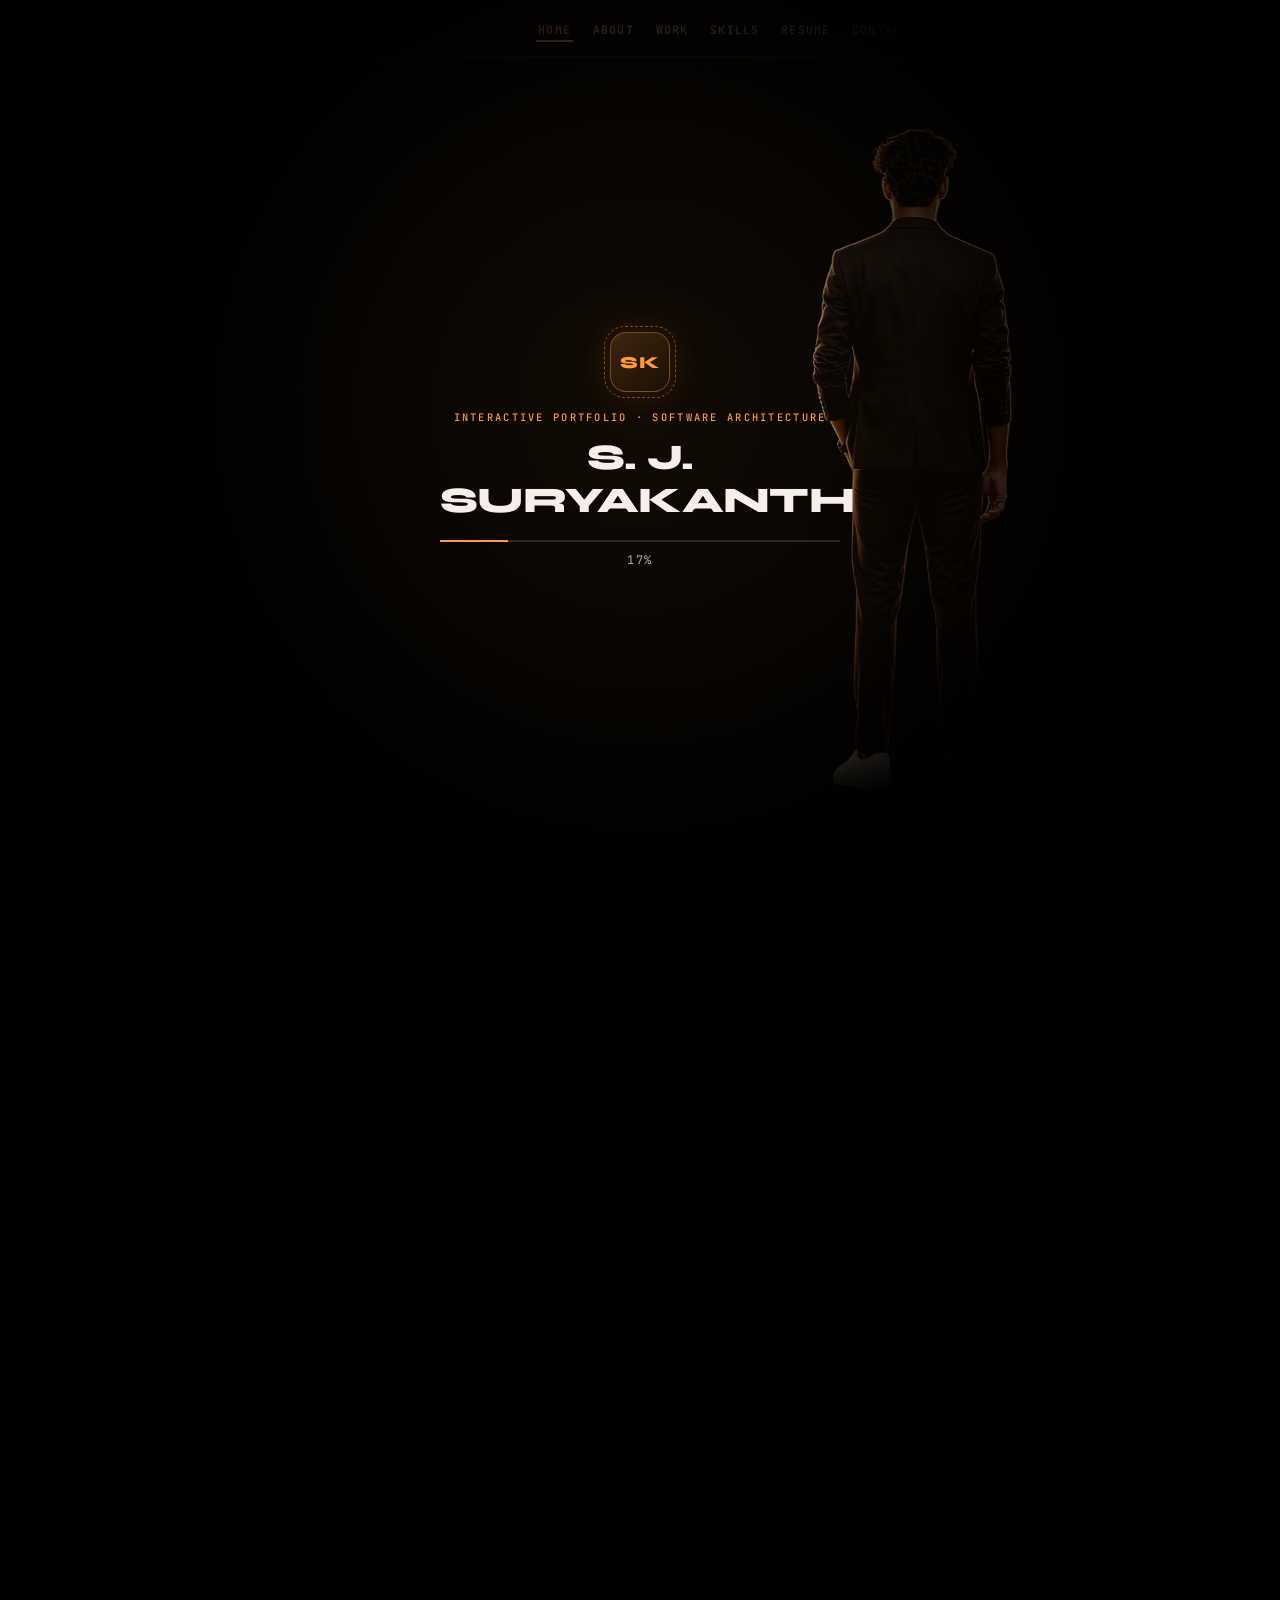
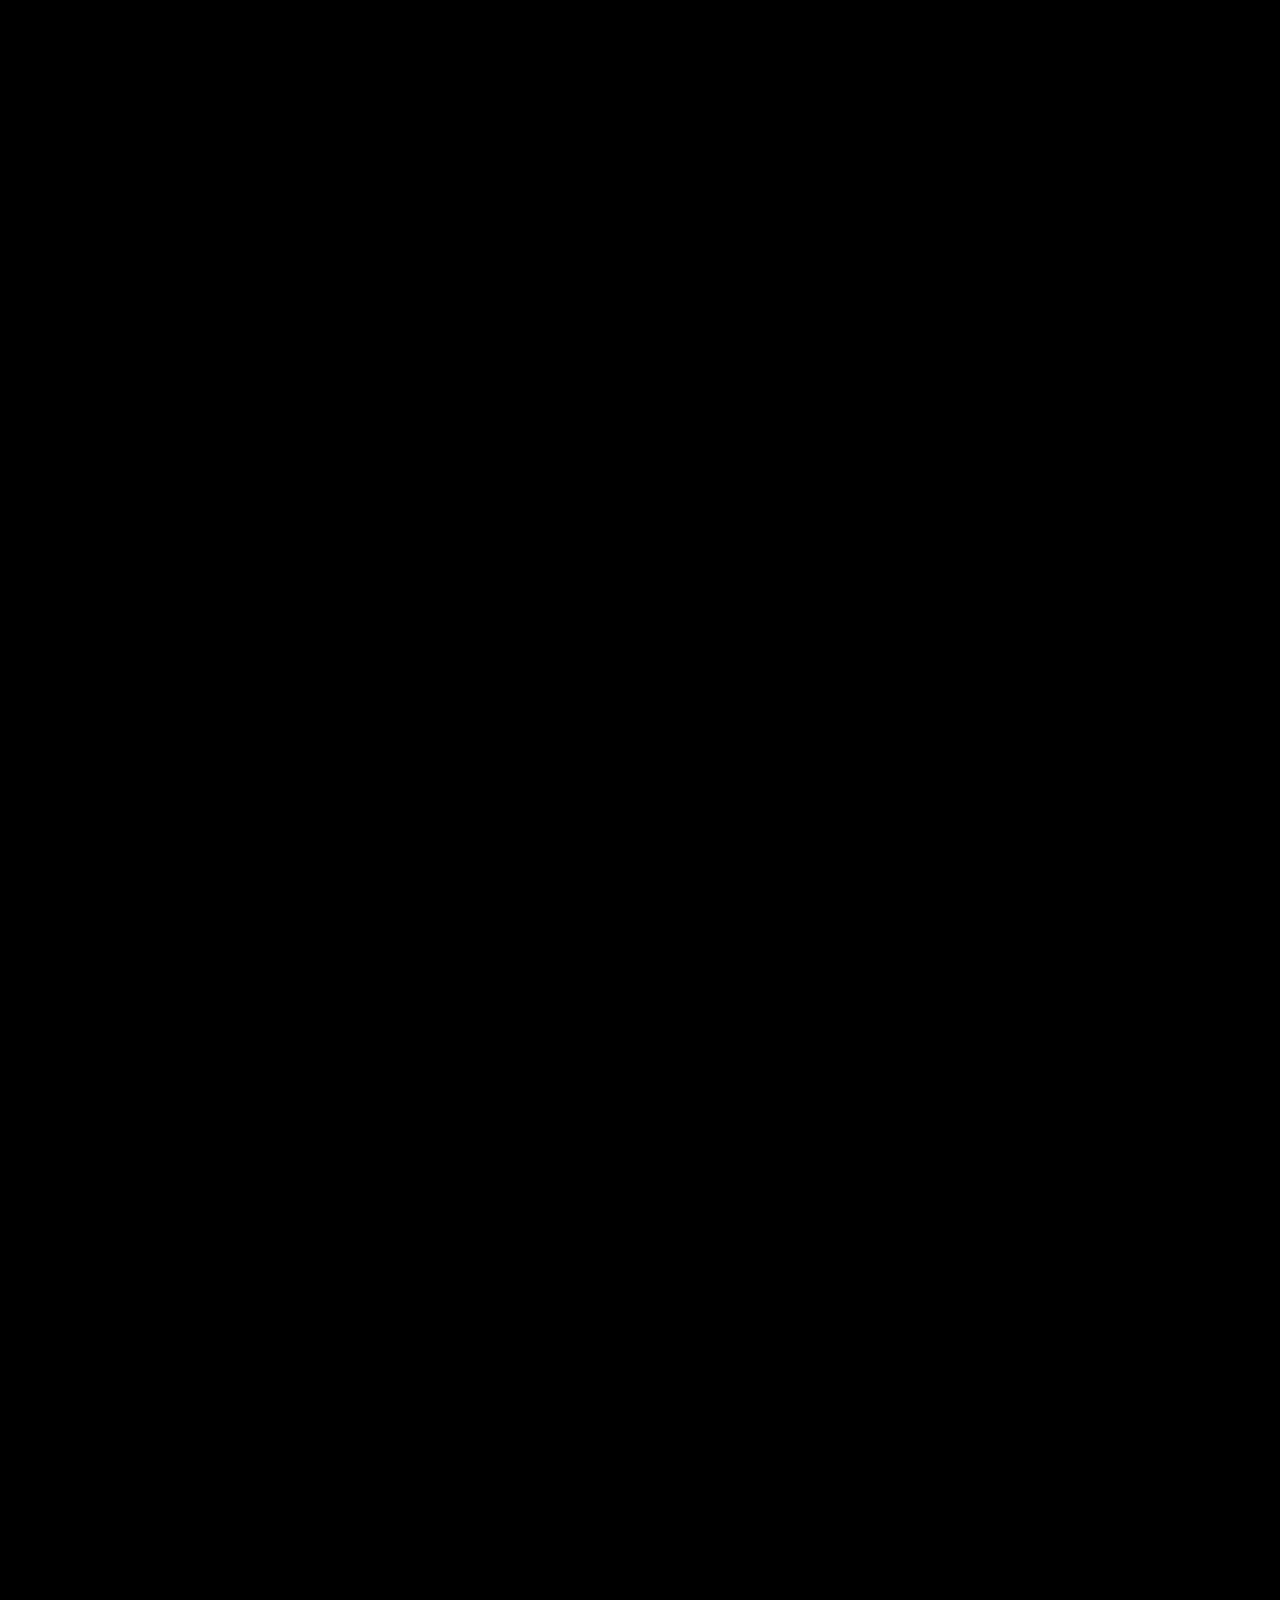
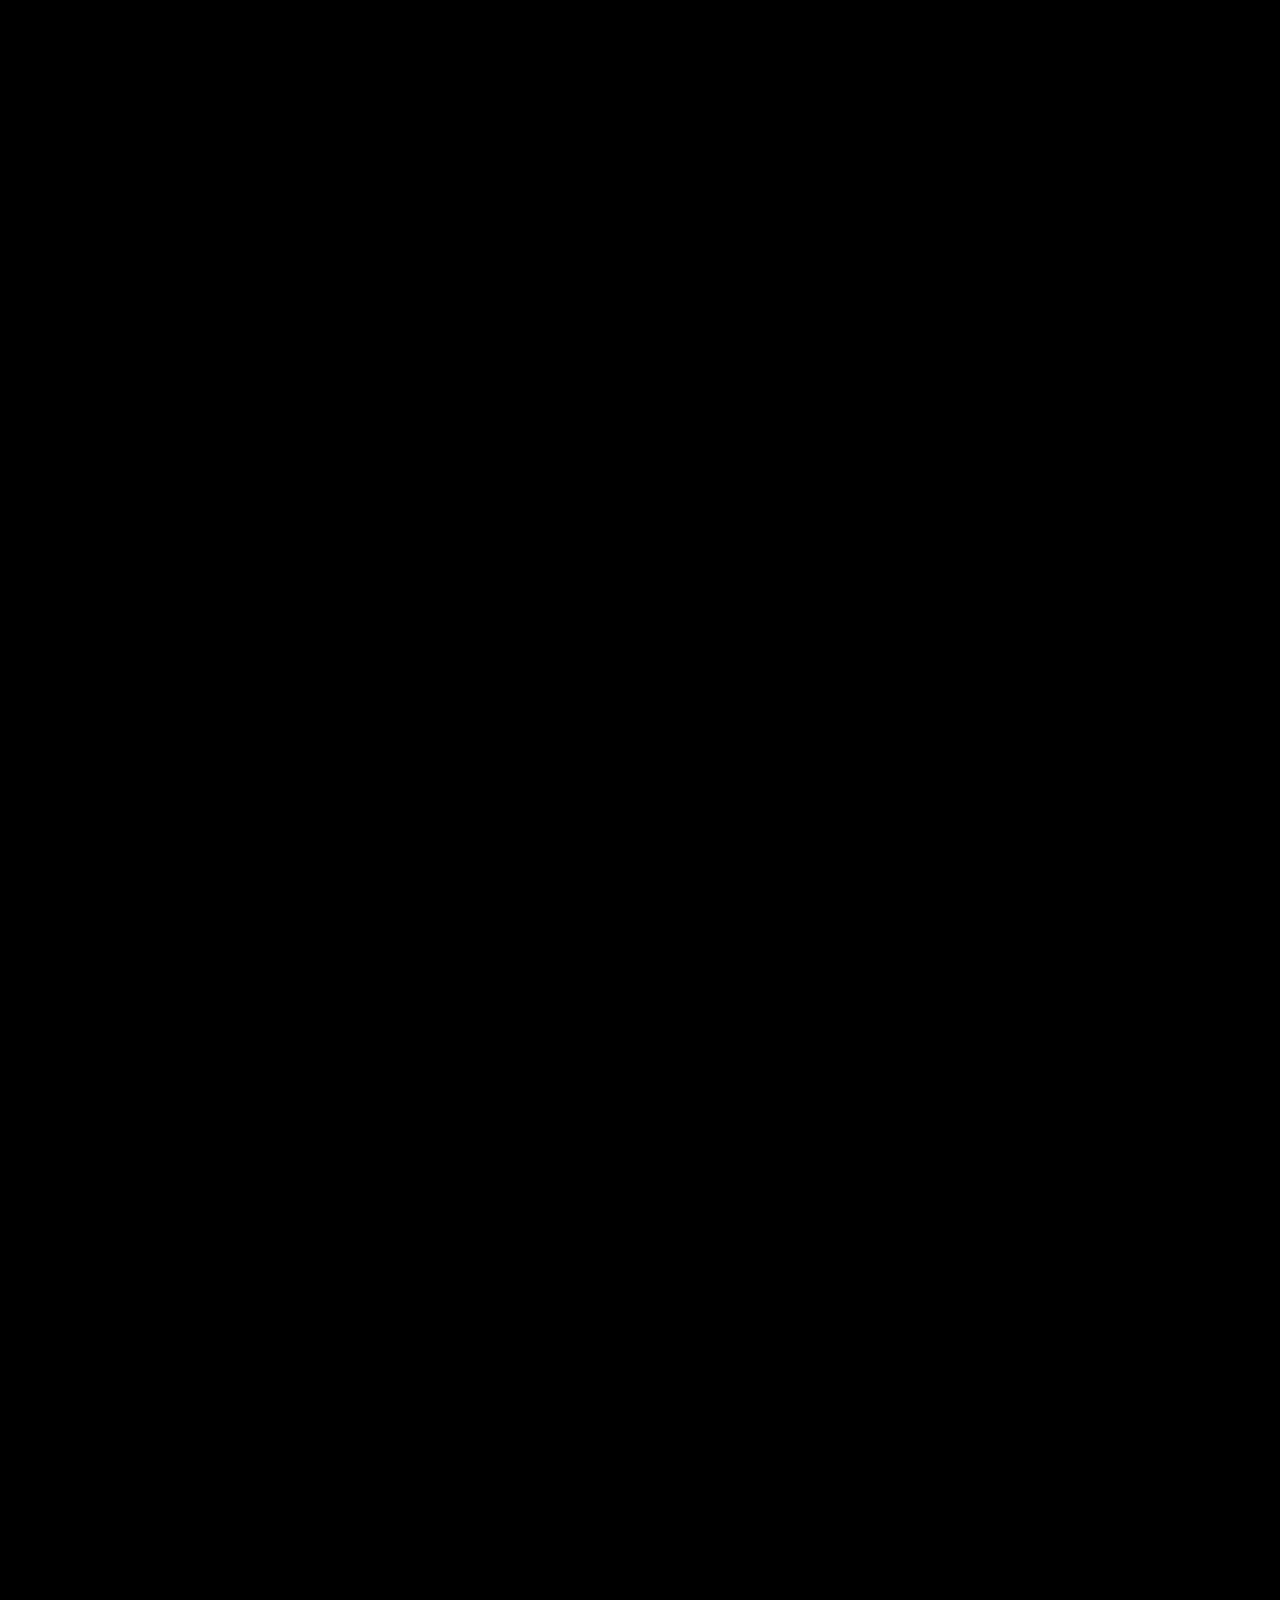
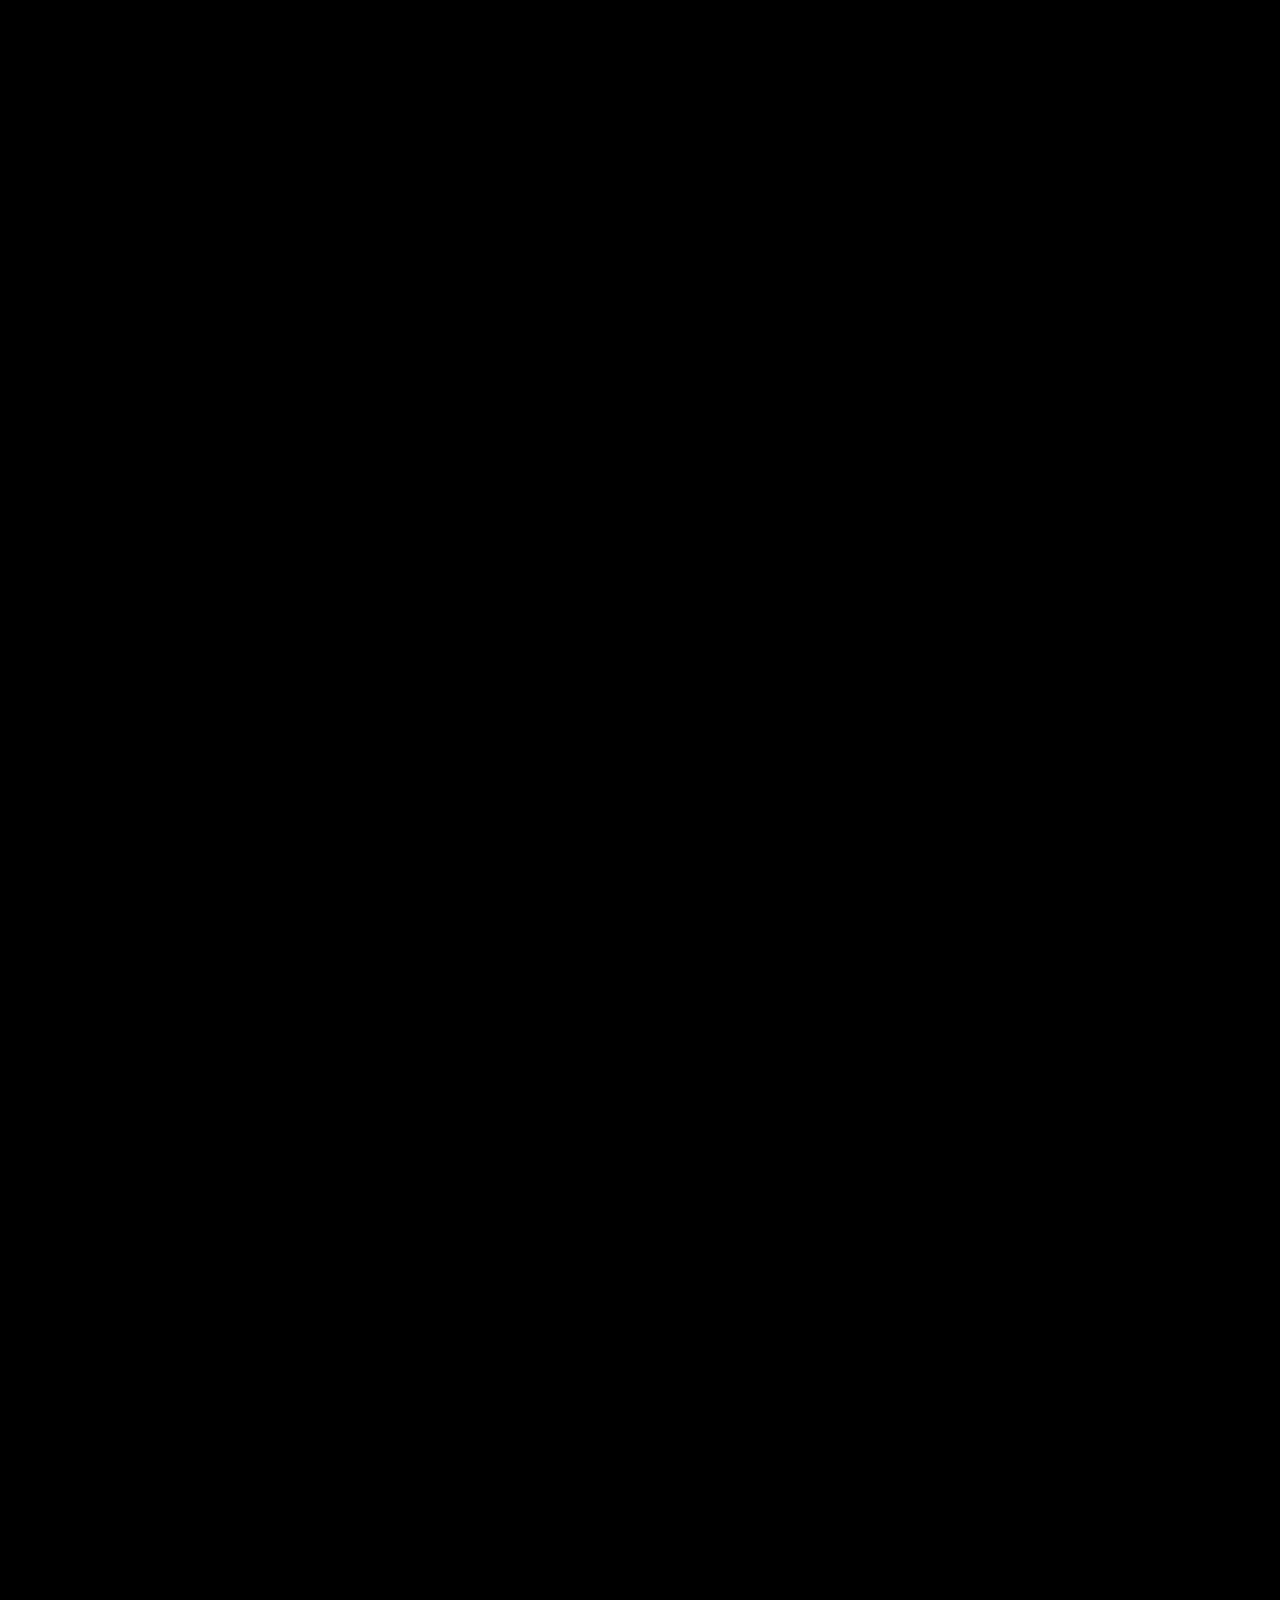
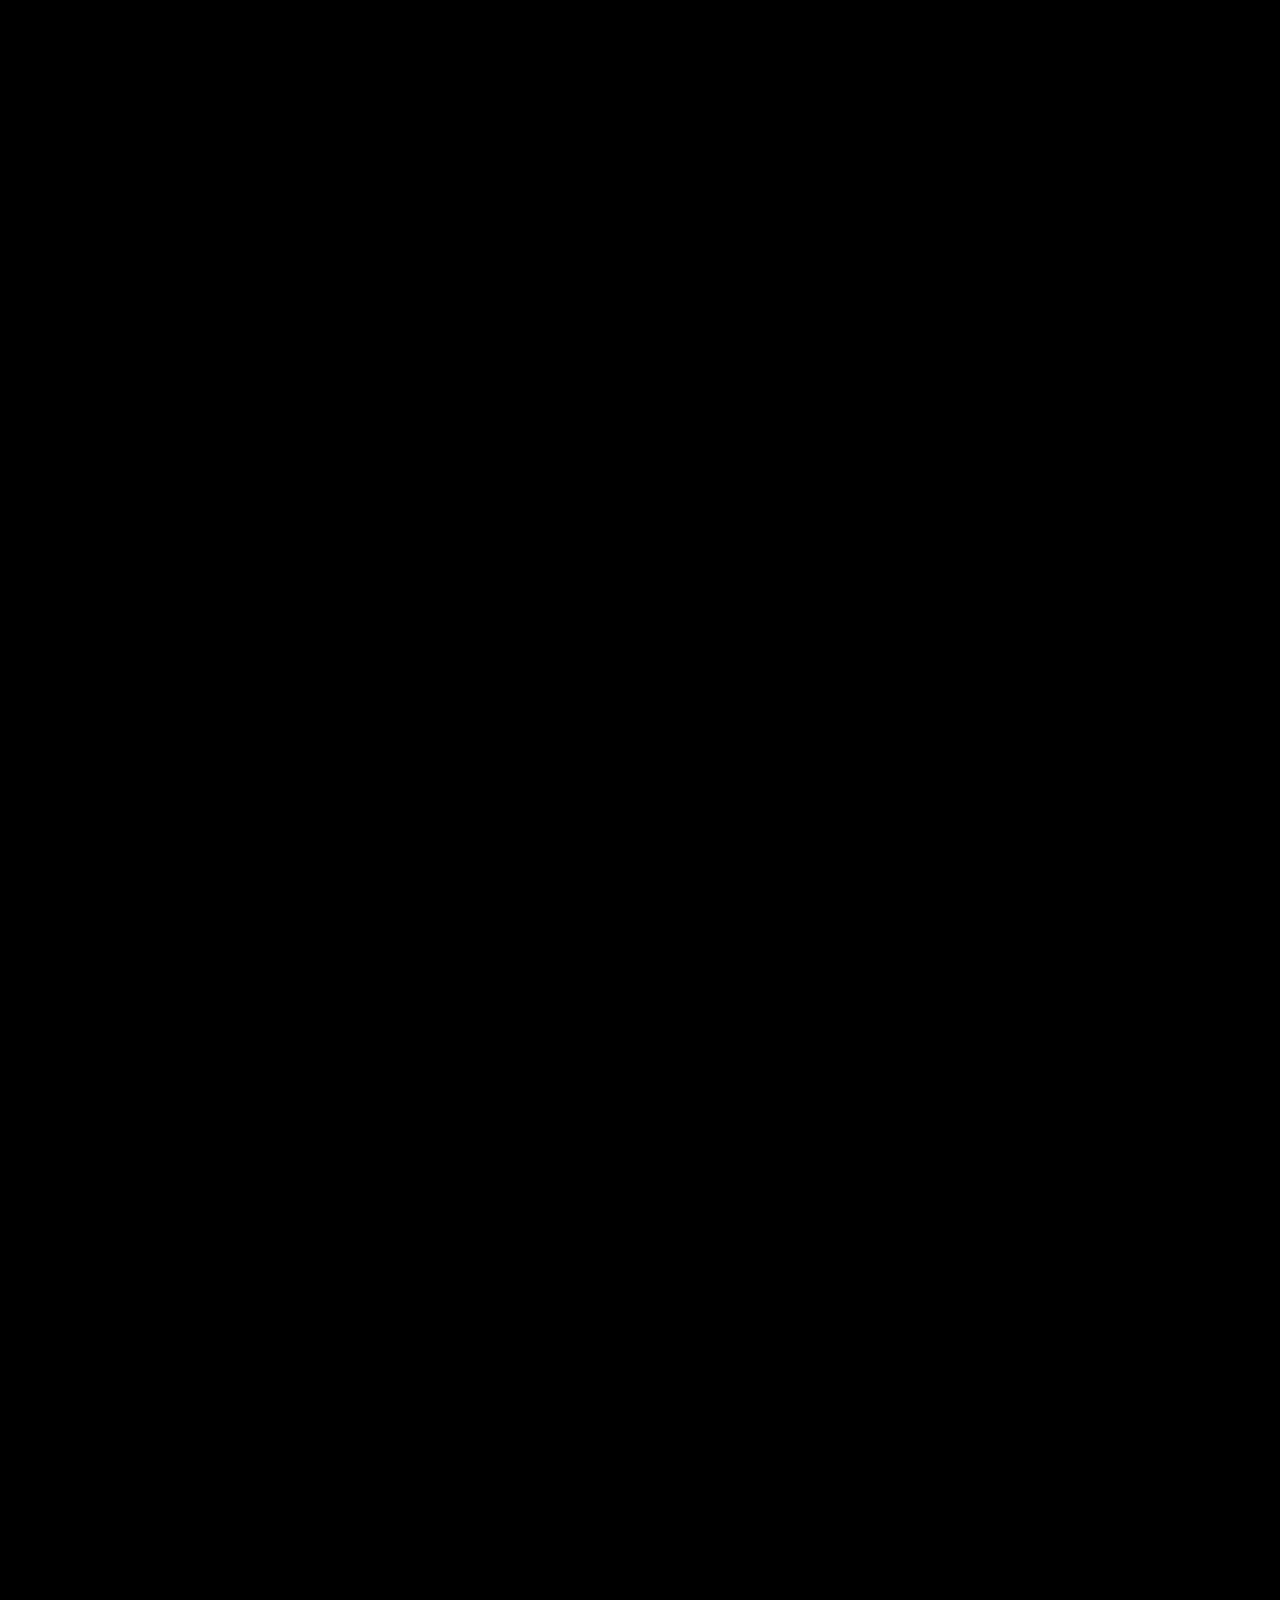
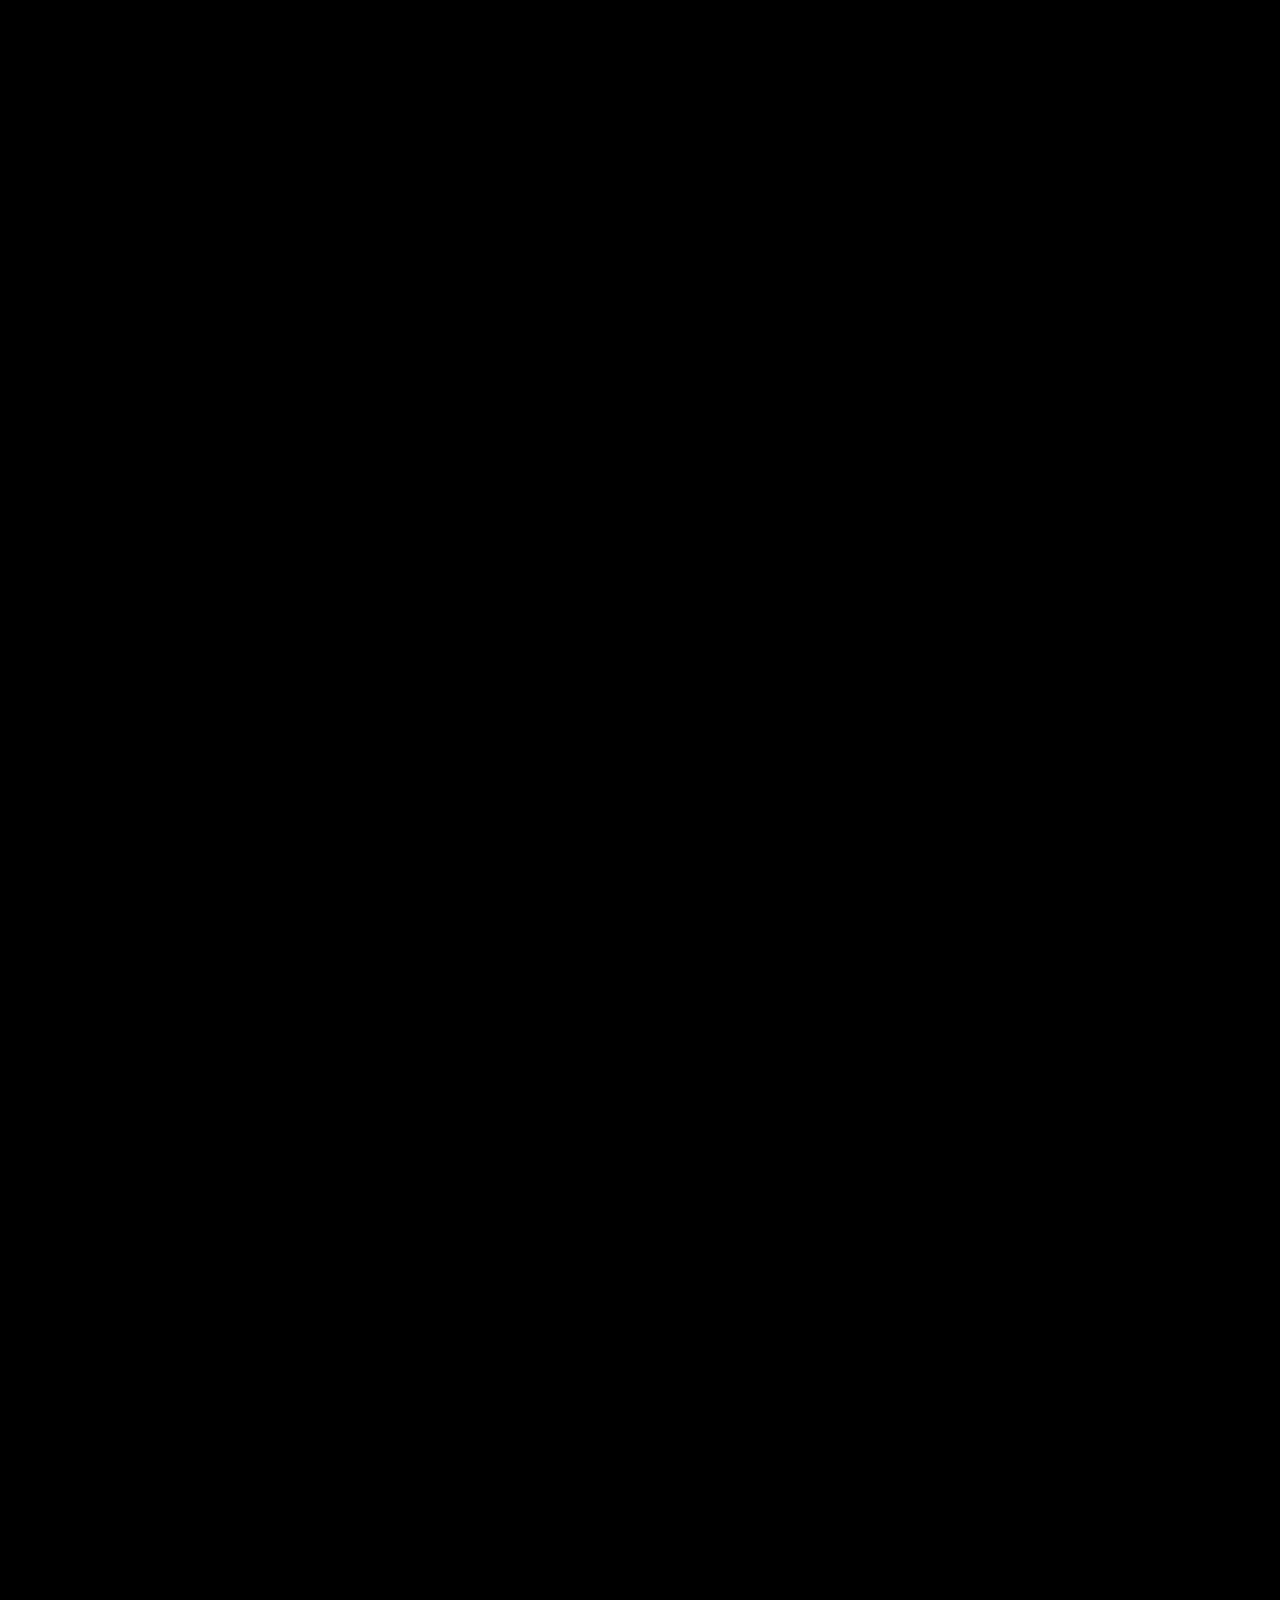
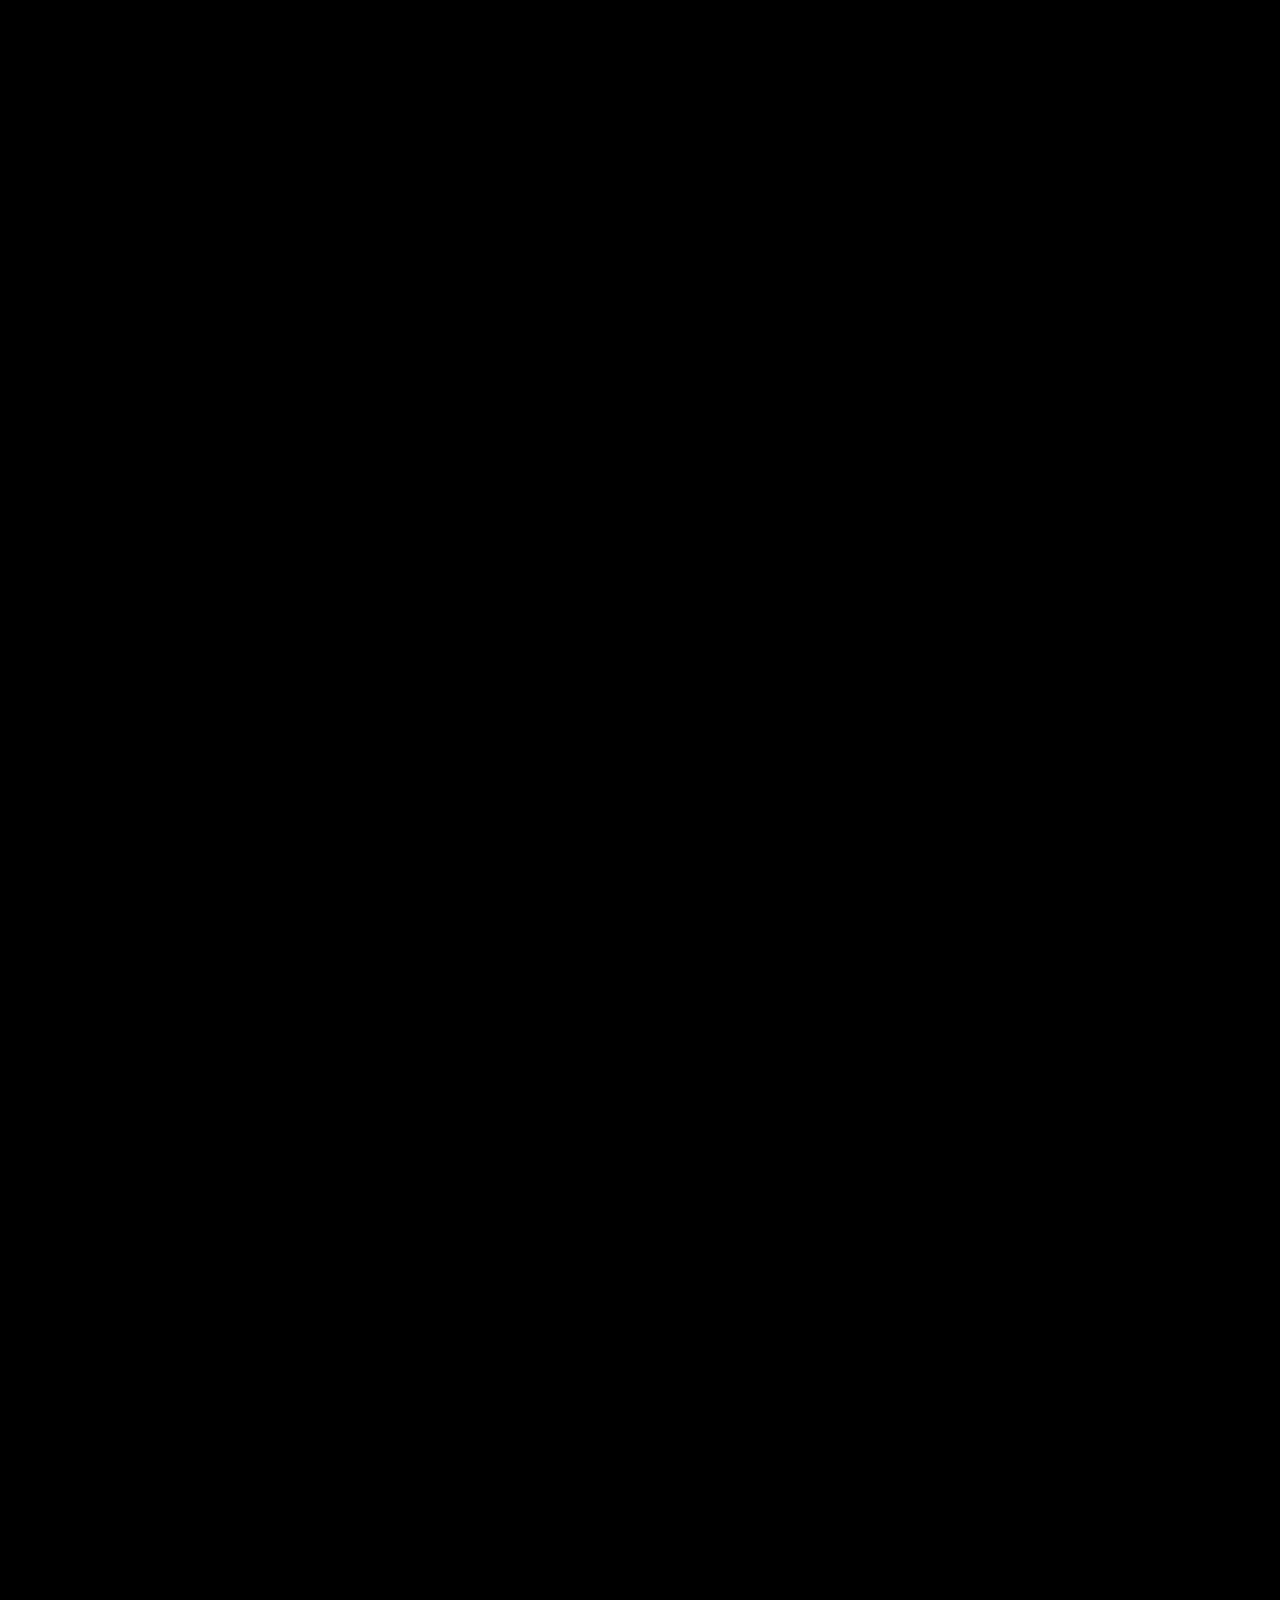
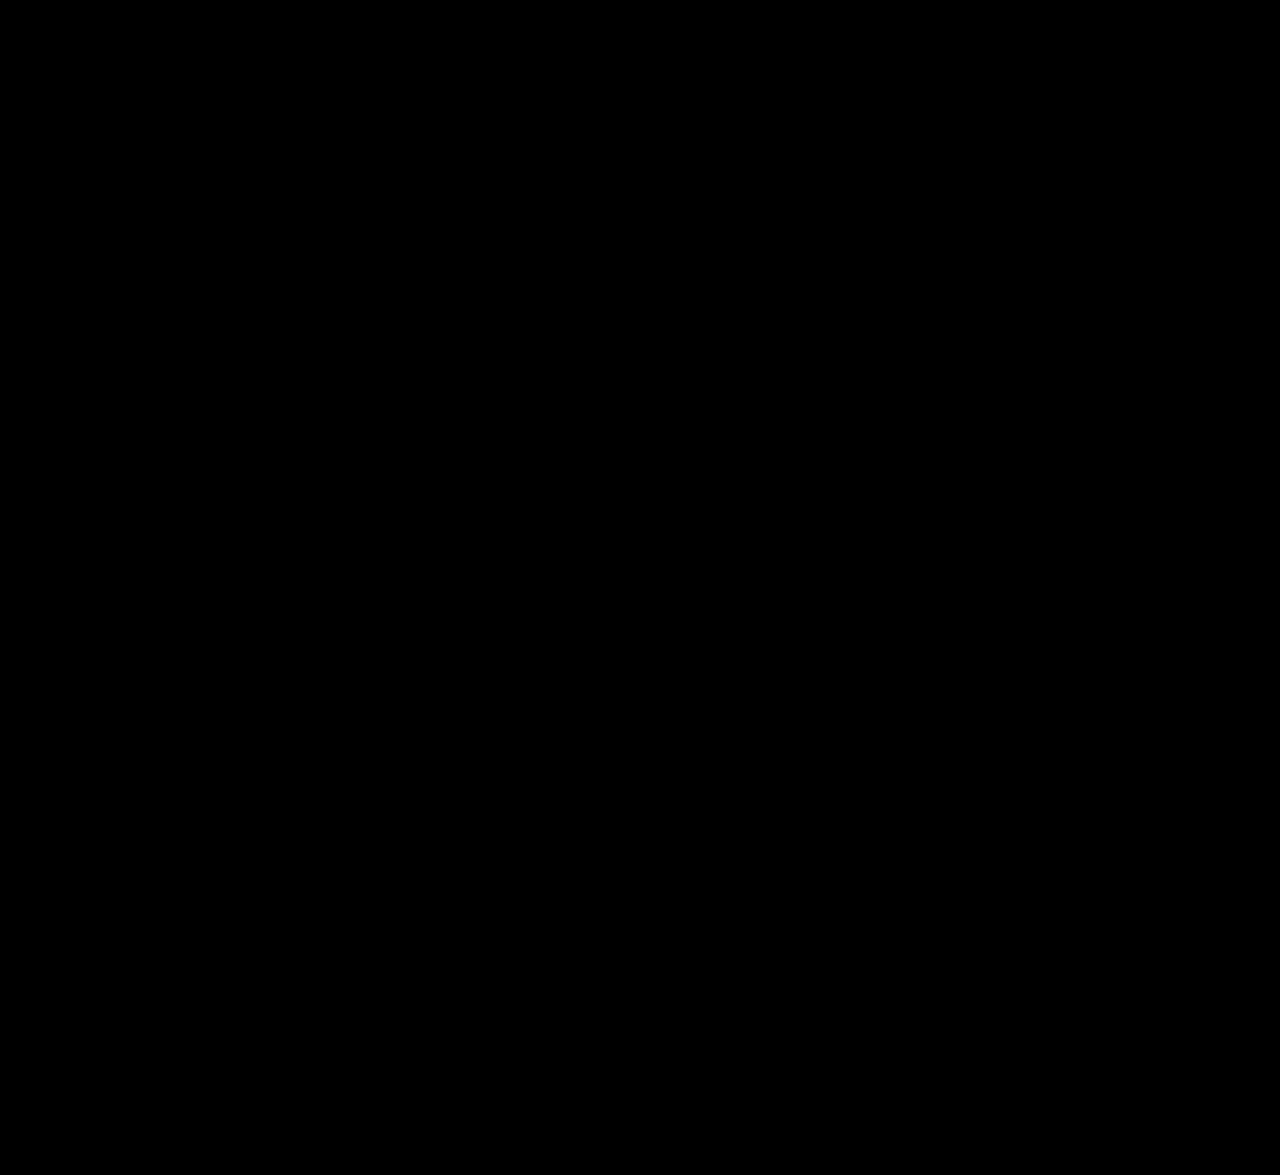
==== commit 423b1bff: "Deploy exact Cinematic Scroll Portfolio matching Mohamed Safris build with Suryakanth data" ====
--- a/index.html
+++ b/index.html
@@ -1,321 +1,183 @@
 <!DOCTYPE html>
 <html lang="en">
 <head>
-  <meta charset="UTF-8">
-  <meta name="viewport" content="width=device-width, initial-scale=1.0, maximum-scale=5.0">
-  <title>S. J. Suryakanth | Cinematic AI Character Portfolio</title>
-  <meta name="description" content="Cinematic AI scroll-driven portfolio of S. J. Suryakanth — Python &amp; Django Developer, AI &amp; Data Science Engineer in Chennai.">
-  <meta name="theme-color" content="#000000">
-
-  <!-- Google Fonts: Anton (Impactful cinematic headings) & Inter (Clean readable body) -->
-  <link rel="preconnect" href="https://fonts.googleapis.com">
-  <link rel="preconnect" href="https://fonts.gstatic.com" crossorigin>
-  <link href="https://fonts.googleapis.com/css2?family=Anton&family=Inter:wght@300;400;500;600;700;800&family=Plus+Jakarta+Sans:wght@500;700;800&display=swap" rel="stylesheet">
-
-  <link rel="stylesheet" href="style.css">
-  <link rel="shortcut icon" href="media/photo.jpg" type="image/jpeg">
+  <meta charset="UTF-8" />
+  <meta name="viewport" content="width=device-width, initial-scale=1.0, viewport-fit=cover" />
+  <title>S. J. Suryakanth — Python &amp; Django Developer | Backend &amp; Full-Stack</title>
+  <link rel="icon" type="image/svg+xml" href="favicon.svg" />
+  <link rel="preconnect" href="https://fonts.googleapis.com" />
+  <link rel="preconnect" href="https://fonts.gstatic.com" />
+  <link href="https://fonts.googleapis.com/css2?family=JetBrains+Mono:wght@400;500;600&family=Plus+Jakarta+Sans:wght@400;500;600;700&family=Syne:wght@700;800&display=swap" rel="stylesheet" />
+  <link rel="stylesheet" href="style.css" />
 </head>
-<body class="is-loading">
-
-  <!-- Top Progress Bar -->
-  <div id="progress-bar" class="progress-bar" aria-hidden="true"></div>
-
-  <!-- LOADER SCREEN -->
-  <div id="loader" class="loader-overlay" role="progressbar" aria-valuenow="0" aria-valuemin="0" aria-valuemax="100">
-    <div class="loader-content">
-      <div class="loader-brand">
-        <span class="loader-monogram">SK</span>
-        <h1 class="loader-name">S. J. SURYAKANTH</h1>
-      </div>
-      <p class="loader-status">Initializing Cinematic Experience...</p>
-      <div class="loader-bar-wrap">
-        <div id="loader-fill" class="loader-bar-fill"></div>
-      </div>
-      <span id="loader-pct" class="loader-pct">0%</span>
+<body>
+  <div id="loader" class="loader" aria-live="polite">
+    <div class="loader-inner">
+      <div class="loader-crest" aria-hidden="true"><span>SK</span></div>
+      <p class="loader-tag">INTERACTIVE PORTFOLIO · SOFTWARE ARCHITECTURE</p>
+      <div class="loader-name" id="loader-name">S. J. Suryakanth</div>
+      <div class="loader-track"><div class="loader-bar" id="loader-bar"></div></div>
+      <div class="loader-pct" id="loader-pct">0%</div>
     </div>
   </div>
 
-  <!-- FIXED NAVIGATION BAR -->
-  <header class="navbar" id="navbar">
-    <a href="#intro" class="nav-brand" id="brand-link" aria-label="Scroll to top">
-      <span class="brand-accent">SJ</span> SURYAKANTH
+  <header class="topbar" id="topbar">
+    <button class="brand" id="brand-btn" type="button">
+      <span class="brand-mark" aria-hidden="true">SK</span>
+      <span id="brand-name"></span>
+    </button>
+    <nav class="nav" aria-label="Primary">
+      <button type="button" data-target="home">Home</button>
+      <button type="button" data-target="about">About</button>
+      <button type="button" data-target="work">Work</button>
+      <button type="button" data-target="skills">Skills</button>
+      <button type="button" data-target="resume">Resume</button>
+      <button type="button" data-target="contact">Contact</button>
+    </nav>
+    <a class="topbar-badge" id="topbar-cta" href="#contact">
+      <span class="status-dot" aria-hidden="true"></span>
+      <span>Available</span>
     </a>
-
-    <button class="nav-toggle" id="nav-toggle" aria-label="Toggle navigation menu" aria-expanded="false">
-      <span></span>
-      <span></span>
-    </button>
-
-    <nav class="nav-menu" id="nav-menu" aria-label="Main Navigation">
-      <button class="nav-link active" data-target="intro">Home</button>
-      <button class="nav-link" data-target="about">About</button>
-      <button class="nav-link" data-target="work">Work</button>
-      <button class="nav-link" data-target="skills">Skills</button>
-      <button class="nav-link" data-target="resume">Résumé</button>
-      <button class="nav-link" data-target="contact">Contact</button>
-    </nav>
+    <div class="progress-track"><div class="progress-bar" id="progress-bar"></div></div>
   </header>
 
-  <!-- FIXED VIDEO STAGE -->
-  <div id="stage" class="stage" aria-hidden="true">
-    <div class="stage-inner" id="stage-inner">
-      <video
-        id="film"
-        class="film-video"
-        playsinline
-        webkit-playsinline
-        muted
-        preload="auto"
-        poster="media/poster.jpg">
-      </video>
-      <!-- Atmospheric Ambient Glow behind character -->
-      <div class="stage-ambient-glow" id="stage-ambient"></div>
+  <main class="stage" aria-label="Interactive Portfolio Film">
+    <div class="stage-grid" aria-hidden="true"></div>
+    <div class="film-frame">
+      <div class="film-box" id="film-box">
+        <video id="film" poster="media/poster.jpg" muted playsinline webkit-playsinline preload="auto"></video>
+      </div>
     </div>
-    
-    <!-- Feathered edge vignette masks pure black into page -->
-    <div class="vignette-mask"></div>
+    <div class="stage-vignette" aria-hidden="true"></div>
+    <div class="mobile-scrim" aria-hidden="true"></div>
 
-    <!-- Contact section SVG tracking frame drawn around character -->
-    <svg class="contact-character-frame" id="character-frame" viewBox="0 0 400 600" fill="none" preserveAspectRatio="none">
-      <rect x="15" y="15" width="370" height="570" rx="32" class="frame-rect" id="frame-rect"></rect>
-    </svg>
-  </div>
+    <aside class="chapter-rail" id="chapter-rail" aria-label="Chapters">
+      <button type="button" data-target="home" data-label="Intro" aria-label="Intro"></button>
+      <button type="button" data-target="about" data-label="About" aria-label="About"></button>
+      <button type="button" data-target="work" data-label="Work" aria-label="Work"></button>
+      <button type="button" data-target="skills" data-label="Skills" aria-label="Skills"></button>
+      <button type="button" data-target="resume" data-label="Resume" aria-label="Resume"></button>
+      <button type="button" data-target="contact" data-label="Contact" aria-label="Contact"></button>
+      <button type="button" data-target="outro" data-label="Finale" aria-label="Finale"></button>
+    </aside>
 
-  <!-- SCROLLABLE SECTIONS OVERLAY -->
-  <main class="cinematic-overlay" id="cinematic-overlay">
-    
-    <!-- SECTION 1: INTRO -->
-    <section id="section-intro" class="film-section active" data-section="intro">
-      <div class="section-container intro-layout">
-        <div class="intro-badge">
-          <span class="pulsing-dot"></span>
-          <span id="cfg-status">Open to Full-Time Python &amp; Backend Roles · Chennai</span>
+    <section class="section section--left" id="sec-intro" data-section="intro">
+      <p class="eyebrow">Hi, I'm</p>
+      <h1 class="hero-name">
+        <span id="name-line1" class="hero-line1"></span>
+        <span id="name-line2" class="accent hero-line2"></span>
+      </h1>
+      <p class="hero-role" id="hero-role"></p>
+      <div class="status-pill">
+        <span class="status-dot" aria-hidden="true"></span>
+        <span id="hero-status"></span>
+        <span class="sep" aria-hidden="true">·</span>
+        <span id="hero-location"></span>
+      </div>
+      <div class="hero-actions">
+        <button class="hero-cta hero-cta--primary" id="hero-explore" type="button">Explore Work ↓</button>
+        <a class="hero-cta hero-cta--ghost" id="hero-cv" target="_blank" rel="noopener">Resume PDF ↗</a>
+      </div>
+    </section>
+
+    <section class="section section--left" id="sec-about" data-section="about">
+      <div class="glass-panel">
+        <p class="eyebrow">01 — ABOUT</p>
+        <h2 class="sec-title" id="about-title"></h2>
+        <p class="sec-desc" id="about-desc"></p>
+        <div class="stats-grid" id="about-stats"></div>
+      </div>
+    </section>
+
+    <section class="section section--right" id="sec-work" data-section="work">
+      <p class="eyebrow">02 — WORK</p>
+      <h2 class="sec-heading">Selected Projects</h2>
+      <div class="projects-list" id="work-list"></div>
+    </section>
+
+    <section class="section section--right" id="sec-skills" data-section="skills">
+      <div class="glass-panel skills-panel">
+        <p class="eyebrow">03 — SKILLS</p>
+        <h2 class="sec-heading">Core Stack</h2>
+        <p class="skills-sub">Production-tested across Python backend, Django, FastAPI, PostgreSQL, and automated testing.</p>
+        <div class="skills-grid" id="skills-grid"></div>
+      </div>
+    </section>
+
+    <section class="section section--right section--resume" id="sec-resume" data-section="resume">
+      <article class="paper-card" id="resume-card">
+        <div class="paper-head">
+          <div>
+            <p class="paper-eyebrow">04 — RESUME</p>
+            <h2 class="paper-name" id="resume-name"></h2>
+            <p class="paper-role" id="resume-role"></p>
+          </div>
+          <a class="paper-btn" id="resume-download" target="_blank" rel="noopener">Download PDF ↗</a>
         </div>
-        
-        <p class="intro-greeting">Hi, I'm</p>
-        <h1 class="intro-title">
-          <span class="title-line-1" id="cfg-name-line1">S. J.</span>
-          <span class="title-line-2 accent" id="cfg-name-line2">SURYAKANTH</span>
-        </h1>
-        
-        <p class="intro-role" id="cfg-role">Python &amp; Django Developer · Backend &amp; Full-Stack</p>
-        
-        <p class="intro-lead" id="cfg-lead">
-          Building high-performance REST APIs, scalable database architectures, and production AI applications where engineering meets precision.
+        <div class="paper-cols">
+          <div class="paper-block">
+            <h3>Experience</h3>
+            <ul id="resume-exp" class="paper-list"></ul>
+          </div>
+          <div class="paper-block">
+            <h3>Education</h3>
+            <ul id="resume-edu" class="paper-list"></ul>
+          </div>
+        </div>
+      </article>
+    </section>
+
+    <section class="section section--right" id="sec-contact" data-section="contact">
+      <div class="glass-panel contact-panel">
+        <p class="eyebrow">05 — CONTACT</p>
+        <h2 class="sec-heading">Let's Connect</h2>
+        <p class="contact-loc" id="contact-loc"></p>
+        <div class="contact-links" id="contact-links"></div>
+      </div>
+    </section>
+
+    <div class="outro-backdrop" id="outro-backdrop" aria-hidden="true"></div>
+    <section class="section section--outro" id="sec-outro" data-section="outro">
+      <div class="glass-panel outro-card" id="outro-card">
+        <div class="outro-glow" aria-hidden="true"></div>
+        <div class="outro-crest outro-step" style="--step: 0" aria-hidden="true">SK</div>
+        <div class="outro-rule" aria-hidden="true"></div>
+        <p class="eyebrow outro-step" style="--step: 1">06 — END OF REEL · THANK YOU</p>
+        <h2 class="outro-title outro-step" style="--step: 2">
+          Ready to build your <span class="accent">next backend architecture.</span>
+        </h2>
+        <p class="outro-copy outro-step" style="--step: 3">
+          Thank you for scrolling through my interactive portfolio. Always excited to engineer resilient backend software, REST APIs, and production AI systems.
         </p>
-
-        <div class="intro-actions">
-          <button class="btn btn-primary" data-target="work">
-            <span>Explore Work</span>
-            <svg width="18" height="18" viewBox="0 0 24 24" fill="none" stroke="currentColor" stroke-width="2.2"><path d="M5 12h14M12 5l7 7-7 7"/></svg>
-          </button>
-          <button class="btn btn-glass" data-target="resume">
-            <span>View Résumé</span>
-          </button>
+        <div class="outro-dock outro-step" id="outro-dock" style="--step: 4"></div>
+        <div class="outro-meta outro-step" style="--step: 5">
+          <span class="outro-sig" id="outro-sig"></span>
+          <span class="outro-badge">
+            <span class="status-dot" aria-hidden="true"></span>
+            <span id="outro-status"></span>
+          </span>
         </div>
-
-        <div class="intro-social">
-          <a id="cfg-github" href="https://github.com/suryakanthsj" target="_blank" rel="noopener" class="social-chip">GitHub ↗</a>
-          <a id="cfg-linkedin" href="https://linkedin.com/in/s-j-surya-kanth" target="_blank" rel="noopener" class="social-chip">LinkedIn ↗</a>
-          <a id="cfg-email" href="mailto:suryakanth2004sk@gmail.com" class="social-chip">Email ↗</a>
+        <div class="outro-actions outro-step" style="--step: 6">
+          <a class="outro-btn outro-btn--primary" id="outro-email">Start a Conversation ↗</a>
+          <button class="outro-btn outro-btn--ghost" id="outro-top" type="button">Replay Story ↑</button>
         </div>
       </div>
     </section>
 
-    <!-- SECTION 2: ABOUT -->
-    <section id="section-about" class="film-section" data-section="about">
-      <div class="section-container about-layout">
-        <div class="glass-card about-card">
-          <span class="section-eyebrow">01 — ABOUT ME</span>
-          <h2 class="section-heading" id="cfg-about-title">Engineering backend architectures &amp; AI systems.</h2>
-          
-          <p class="about-bio" id="cfg-about">
-            Entry-level Python and Django Developer with a B.Tech in AI &amp; Data Science (CGPA 8.4/10) and full-stack internship experience at ADYOG. I build production REST APIs with Django and FastAPI, write optimized SQL across PostgreSQL and MySQL, craft modern React front ends, and automate end-to-end tests with Playwright and pytest.
-          </p>
+    <div class="hud-telemetry" id="hud-telemetry" aria-hidden="true">
+      <span class="hud-chapter" id="hud-chapter">00 · INTRO</span>
+      <span class="hud-sep">/</span>
+      <span class="hud-time" id="hud-time">00:00.0</span>
+    </div>
 
-          <div class="stats-row" id="cfg-stats-container">
-            <!-- Dynamically populated from config.js -->
-            <div class="stat-box">
-              <span class="stat-value">8.4</span>
-              <span class="stat-label">CGPA · AI &amp; Data Science</span>
-            </div>
-            <div class="stat-box">
-              <span class="stat-value">4+</span>
-              <span class="stat-label">Production &amp; AI Projects</span>
-            </div>
-            <div class="stat-box">
-              <span class="stat-value">5+</span>
-              <span class="stat-label">Certifications &amp; Training</span>
-            </div>
-          </div>
-        </div>
-      </div>
-    </section>
-
-    <!-- SECTION 3: WORK / PROJECTS -->
-    <section id="section-work" class="film-section" data-section="work">
-      <div class="section-container work-layout">
-        <div class="work-header">
-          <span class="section-eyebrow">02 — SELECTED WORK</span>
-          <h2 class="section-heading">Crafted with Python, Django &amp; AI</h2>
-          <p class="section-subheading">Fly-in project cards highlighting backend architecture, computer vision, and end-to-end full stack development.</p>
-        </div>
-
-        <div class="projects-grid" id="projects-container">
-          <!-- Dynamically populated from config.js with 3D staggered fly-in -->
-        </div>
-      </div>
-    </section>
-
-    <!-- SECTION 4: SKILLS -->
-    <section id="section-skills" class="film-section" data-section="skills">
-      <div class="section-container skills-layout">
-        <div class="skills-header">
-          <span class="section-eyebrow">03 — SKILLS &amp; EXPERTISE</span>
-          <h2 class="section-heading">Technical Arsenal</h2>
-          <p class="section-subheading">Full-stack backend engineering, automated testing, and machine learning toolsets.</p>
-        </div>
-
-        <div class="skills-categories" id="skills-container">
-          <!-- Dynamically populated from config.js -->
-        </div>
-      </div>
-    </section>
-
-    <!-- SECTION 5: RÉSUMÉ (Pull-Down Paper Card) -->
-    <section id="section-resume" class="film-section" data-section="resume">
-      <div class="section-container resume-layout">
-        <div class="resume-paper-card" id="resume-paper">
-          <div class="paper-top-punch"></div>
-          
-          <div class="paper-header">
-            <div>
-              <span class="paper-eyebrow">04 — RÉSUMÉ</span>
-              <h2 class="paper-name">S. J. SURYAKANTH</h2>
-              <p class="paper-role">Python &amp; Django Developer · Chennai, TN</p>
-            </div>
-            <a href="media/resume.pdf" target="_blank" download="S_J_Suryakanth_Resume.pdf" class="btn btn-primary btn-sm">
-              <span>Download PDF ↓</span>
-            </a>
-          </div>
-
-          <div class="paper-body">
-            <div class="paper-col">
-              <h3 class="paper-section-title">WORK EXPERIENCE</h3>
-              <div class="paper-item">
-                <div class="item-head">
-                  <span class="item-title">Full Stack Development Intern</span>
-                  <span class="item-badge">ADYOG</span>
-                </div>
-                <p class="item-meta">July 2026 – Present · Chennai, India</p>
-                <ul class="item-bullets">
-                  <li>Built responsive React UIs with JavaScript (ES6+) and Tailwind CSS.</li>
-                  <li>Engineered Django &amp; FastAPI RESTful services with JSON serialization.</li>
-                  <li>Wrote optimized SQL queries, joins, and indexing on PostgreSQL &amp; MySQL.</li>
-                  <li>Automated end-to-end tests with Playwright (Python) to secure releases.</li>
-                </ul>
-              </div>
-            </div>
-
-            <div class="paper-col">
-              <h3 class="paper-section-title">EDUCATION</h3>
-              <div class="paper-item">
-                <div class="item-head">
-                  <span class="item-title">B.Tech — AI &amp; Data Science</span>
-                  <span class="item-grade">8.4 CGPA</span>
-                </div>
-                <p class="item-meta">Thangavelu Engineering College, Chennai · Class of 2026</p>
-              </div>
-              <div class="paper-item">
-                <div class="item-head">
-                  <span class="item-title">Higher Secondary (HSC – 12th)</span>
-                  <span class="item-grade">74%</span>
-                </div>
-                <p class="item-meta">Vyasa Vidyalaya · 2022</p>
-              </div>
-
-              <h3 class="paper-section-title mt-4">KEY CERTIFICATIONS</h3>
-              <ul class="paper-cert-list">
-                <li>Oracle Professional: Generative AI (2025)</li>
-                <li>Data Science Intern: DEVEIN (2025)</li>
-                <li>Python Full-Stack: Q-SPIDER &amp; Udemy</li>
-              </ul>
-            </div>
-          </div>
-
-          <div class="paper-footer">
-            <span>Direct PDF download ready</span>
-            <a href="media/resume.pdf" target="_blank" download class="paper-link">Download Full Résumé (PDF) ↓</a>
-          </div>
-        </div>
-      </div>
-    </section>
-
-    <!-- SECTION 6: CONTACT -->
-    <section id="section-contact" class="film-section" data-section="contact">
-      <div class="section-container contact-layout">
-        <div class="glass-card contact-card">
-          <span class="section-eyebrow">05 — CONTACT</span>
-          <h2 class="section-heading">LET'S BUILD SOMETHING EXTRAORDINARY.</h2>
-          <p class="contact-lead">
-            Open to full-time Python, Django, Backend, and Software Engineering roles. Let's discuss how I can contribute to your engineering team.
-          </p>
-
-          <div class="contact-details">
-            <a href="mailto:suryakanth2004sk@gmail.com" class="contact-detail-row">
-              <span class="detail-icon">✉</span>
-              <span class="detail-label">suryakanth2004sk@gmail.com</span>
-            </a>
-            <a href="tel:+919150197966" class="contact-detail-row">
-              <span class="detail-icon">📞</span>
-              <span class="detail-label">+91 9150197966</span>
-            </a>
-            <a href="https://linkedin.com/in/s-j-surya-kanth" target="_blank" rel="noopener" class="contact-detail-row">
-              <span class="detail-icon">🔗</span>
-              <span class="detail-label">linkedin.com/in/s-j-surya-kanth</span>
-            </a>
-          </div>
-
-          <!-- Quick Interactive Form with Mailto action fallback -->
-          <form id="contact-form" class="contact-form" novalidate>
-            <div class="form-row">
-              <div class="form-group">
-                <label for="form-name">Your Name</label>
-                <input id="form-name" type="text" placeholder="e.g. Hiring Manager" required>
-              </div>
-              <div class="form-group">
-                <label for="form-email">Your Email</label>
-                <input id="form-email" type="email" placeholder="name@company.com" required>
-              </div>
-            </div>
-            <div class="form-group">
-              <label for="form-msg">Message</label>
-              <textarea id="form-msg" rows="3" placeholder="Tell me about the opportunity or project..." required></textarea>
-            </div>
-            <button type="submit" class="btn btn-primary btn-block">
-              <span>Send Message</span>
-              <svg width="18" height="18" viewBox="0 0 24 24" fill="none" stroke="currentColor" stroke-width="2.2"><path d="M22 2L11 13M22 2l-7 20-4-9-9-4 20-7z"/></svg>
-            </button>
-            <p id="form-feedback" class="form-feedback" role="status"></p>
-          </form>
-        </div>
-      </div>
-    </section>
-
+    <div class="scroll-hint" id="scroll-hint" aria-hidden="true">
+      <span>Scroll to explore</span>
+      <span class="hint-line"></span>
+    </div>
   </main>
 
-  <!-- SCROLL INDICATOR HINT -->
-  <div class="scroll-hint" id="scroll-hint" aria-hidden="true">
-    <span class="hint-text">SCROLL TO EXPLORE</span>
-    <div class="hint-mouse">
-      <div class="hint-wheel"></div>
-    </div>
-  </div>
+  <div id="scroll-spacer" aria-hidden="true"></div>
 
-  <!-- VIRTUAL SCROLL TRACK THAT POWERS THE VIDEO SCRUBBING -->
-  <div id="scroll-track" class="scroll-track"></div>
-
-  <!-- SCRIPT FILES -->
   <script src="config.js"></script>
   <script src="app.js"></script>
 </body>
--- a/style.css
+++ b/style.css
@@ -1,25 +1,16 @@
-/* ==============================================================================
-   Cinematic AI Character Portfolio - Stylesheet
-   Strictly following AI_Character_Portfolio_Visual_Guide.pdf
-   ============================================================================== */
-
 :root {
-  --bg-black: #000000;
-  --bg-surface: #0a0908;
-  --text-main: #f5efe7;
-  --text-muted: #a39b91;
-  --text-dim: #756e66;
-  --accent: #ff9a4d;
-  --accent-glow: rgba(255, 154, 77, 0.35);
-  --accent-subtle: rgba(255, 154, 77, 0.12);
-  --glass-bg: rgba(16, 12, 9, 0.65);
-  --glass-border: rgba(255, 154, 77, 0.22);
-  --font-heading: 'Anton', 'Impact', -apple-system, sans-serif;
-  --font-body: 'Inter', -apple-system, BlinkMacSystemFont, 'Segoe UI', Roboto, sans-serif;
-  --font-alt: 'Plus Jakarta Sans', sans-serif;
-  --nav-height: 72px;
-  --stage-x: 0vw;
-  --stage-scale: 1;
+  --bg: #000000;
+  --text: #f5efe7;
+  --muted: #b5aca2;
+  --accent: #ff9a3c;
+  --glass: rgba(14, 11, 8, 0.72);
+  --border: rgba(245, 239, 231, 0.14);
+  --paper: #f7f3ec;
+  --ink: #120f0c;
+  --ink-muted: #5c534a;
+  --font-head: 'Syne', -apple-system, BlinkMacSystemFont, sans-serif;
+  --font-body: 'Plus Jakarta Sans', -apple-system, BlinkMacSystemFont, sans-serif;
+  --font-mono: 'JetBrains Mono', ui-monospace, monospace;
 }
 
 *, *::before, *::after {
@@ -28,1207 +19,1538 @@
   padding: 0;
 }
 
-html {
-  background-color: var(--bg-black);
-  color: var(--text-main);
+html, body {
+  background: var(--bg);
+  color: var(--text);
   font-family: var(--font-body);
-  font-size: 16px;
-  line-height: 1.6;
-  scroll-behavior: smooth;
   -webkit-font-smoothing: antialiased;
-  -moz-osx-font-smoothing: grayscale;
-  background-attachment: fixed;
-}
-
-body {
-  background: var(--bg-black);
-  min-height: 100vh;
+  -webkit-text-size-adjust: 100%;
+  overscroll-behavior-y: none;
   overflow-x: hidden;
-  position: relative;
-}
-
-body.is-loading {
-  overflow: hidden;
-}
-
-/* -----------------------------------------------------------------------------
-   TOP PROGRESS BAR
-   ----------------------------------------------------------------------------- */
-.progress-bar {
-  position: fixed;
-  top: 0;
-  left: 0;
-  height: 3px;
-  width: 0%;
-  background: linear-gradient(90deg, var(--accent), #ffbf75);
-  box-shadow: 0 0 12px var(--accent-glow);
-  z-index: 1000;
-  transition: width 0.08s ease-out;
-}
-
-/* -----------------------------------------------------------------------------
-   PRELOADER
-   ----------------------------------------------------------------------------- */
-.loader-overlay {
+  scrollbar-width: thin;
+  scrollbar-color: rgba(255, 154, 60, 0.45) #000;
+}
+
+a {
+  color: inherit;
+  text-decoration: none;
+}
+
+/* Loader */
+.loader {
   position: fixed;
   inset: 0;
-  background: #020202;
-  z-index: 9999;
-  display: flex;
-  align-items: center;
-  justify-content: center;
-  transition: opacity 0.7s cubic-bezier(0.16, 1, 0.3, 1), visibility 0.7s;
-}
-
-.loader-overlay.is-hidden {
+  z-index: 100;
+  background: radial-gradient(circle at 50% 45%, rgba(255, 154, 60, 0.07), #000 58%);
+  display: grid;
+  place-items: center;
+  transition: opacity 0.6s ease, visibility 0.6s ease, transform 0.65s cubic-bezier(0.22, 1, 0.36, 1);
+}
+
+.loader.is-done {
   opacity: 0;
   visibility: hidden;
   pointer-events: none;
-}
-
-.loader-content {
+  transform: scale(1.02);
+}
+
+.loader-inner {
+  width: min(400px, 86vw);
   text-align: center;
-  max-width: 420px;
-  padding: 2rem;
-}
-
-.loader-brand {
-  display: flex;
-  align-items: center;
-  justify-content: center;
-  gap: 0.85rem;
-  margin-bottom: 1.2rem;
-}
-
-.loader-monogram {
-  display: inline-flex;
-  align-items: center;
-  justify-content: center;
-  width: 44px;
-  height: 44px;
-  border-radius: 10px;
-  background: var(--accent);
-  color: #000;
-  font-family: var(--font-heading);
-  font-size: 1.4rem;
-  letter-spacing: 0.05em;
+}
+
+.loader-crest {
+  position: relative;
+  width: 60px;
+  height: 60px;
+  margin: 0 auto 18px;
+  border-radius: 16px;
+  display: grid;
+  place-items: center;
+  font-family: var(--font-head);
   font-weight: 800;
+  font-size: 1.05rem;
+  letter-spacing: 0.06em;
+  color: var(--accent);
+  background: linear-gradient(145deg, rgba(255, 154, 60, 0.2), rgba(255, 154, 60, 0.04));
+  border: 1px solid rgba(255, 154, 60, 0.38);
+  box-shadow: 0 0 36px rgba(255, 154, 60, 0.16);
+}
+
+.loader-crest::before {
+  content: '';
+  position: absolute;
+  inset: -7px;
+  border-radius: 21px;
+  border: 1px dashed rgba(255, 154, 60, 0.45);
+  animation: spinOrbit 9s linear infinite;
+}
+
+@keyframes spinOrbit {
+  to { transform: rotate(360deg); }
+}
+
+.loader-tag {
+  font-family: var(--font-mono);
+  font-size: 0.65rem;
+  font-weight: 500;
+  letter-spacing: 0.22em;
+  color: var(--accent);
+  margin-bottom: 12px;
+  text-transform: uppercase;
 }
 
 .loader-name {
-  font-family: var(--font-heading);
-  font-size: 1.8rem;
-  letter-spacing: 0.08em;
-  color: var(--text-main);
-}
-
-.loader-status {
-  font-size: 0.88rem;
-  color: var(--text-muted);
-  margin-bottom: 1.5rem;
-  letter-spacing: 0.06em;
+  font-family: var(--font-head);
+  font-weight: 800;
+  font-size: clamp(1.5rem, 3.6vw, 2.25rem);
+  letter-spacing: -0.02em;
   text-transform: uppercase;
-}
-
-.loader-bar-wrap {
-  width: 240px;
-  height: 4px;
-  background: rgba(255, 255, 255, 0.08);
-  border-radius: 999px;
-  margin: 0 auto 0.75rem auto;
+  margin-bottom: 18px;
+}
+
+.loader-track {
+  width: 100%;
+  height: 2px;
+  background: rgba(245, 239, 231, 0.14);
   overflow: hidden;
 }
 
-.loader-bar-fill {
+.loader-bar {
   width: 0%;
   height: 100%;
-  background: linear-gradient(90deg, var(--accent), #ffd299);
-  transition: width 0.2s ease-out;
-  box-shadow: 0 0 10px var(--accent);
+  background: var(--accent);
+  box-shadow: 0 0 10px rgba(255, 154, 60, 0.5);
+  transition: width 0.12s linear;
 }
 
 .loader-pct {
-  font-size: 0.85rem;
-  font-family: monospace;
-  color: var(--accent);
-}
-
-/* -----------------------------------------------------------------------------
-   FIXED NAVIGATION BAR
-   ----------------------------------------------------------------------------- */
-.navbar {
+  margin-top: 10px;
+  font-family: var(--font-mono);
+  font-size: 0.74rem;
+  letter-spacing: 0.16em;
+  color: var(--muted);
+  font-variant-numeric: tabular-nums;
+}
+
+/* Topbar */
+.topbar {
   position: fixed;
   top: 0;
   left: 0;
   right: 0;
-  height: var(--nav-height);
-  padding: 0 clamp(1.5rem, 5vw, 4rem);
+  z-index: 40;
   display: flex;
   align-items: center;
   justify-content: space-between;
-  z-index: 500;
-  background: linear-gradient(to bottom, rgba(0, 0, 0, 0.85) 0%, rgba(0, 0, 0, 0) 100%);
-  backdrop-filter: blur(12px);
-  -webkit-backdrop-filter: blur(12px);
-  transition: background-color 0.3s ease;
-}
-
-.nav-brand {
-  font-family: var(--font-heading);
-  font-size: 1.35rem;
-  letter-spacing: 0.06em;
-  color: var(--text-main);
-  text-decoration: none;
+  gap: 16px;
+  padding: 15px 5vw;
+  background: linear-gradient(to bottom, rgba(0, 0, 0, 0.9), rgba(0, 0, 0, 0.35) 70%, rgba(0, 0, 0, 0));
+}
+
+.brand {
+  display: inline-flex;
+  align-items: center;
+  gap: 10px;
+  background: none;
+  border: 0;
+  color: var(--text);
+  font-family: var(--font-head);
+  font-weight: 800;
+  font-size: 0.94rem;
+  letter-spacing: 0.03em;
+  text-transform: uppercase;
+  cursor: pointer;
+  white-space: nowrap;
+}
+
+.brand-mark {
+  width: 28px;
+  height: 28px;
+  border-radius: 7px;
+  display: grid;
+  place-items: center;
+  font-size: 0.72rem;
+  letter-spacing: 0.04em;
+  color: var(--accent);
+  background: rgba(255, 154, 60, 0.12);
+  border: 1px solid rgba(255, 154, 60, 0.36);
+}
+
+.nav {
   display: flex;
   align-items: center;
-  gap: 0.35rem;
-}
-
-.nav-brand .brand-accent {
-  color: var(--accent);
-}
-
-.nav-menu {
-  display: flex;
-  align-items: center;
-  gap: 1.8rem;
-}
-
-.nav-link {
+  gap: 18px;
+}
+
+.nav button {
+  position: relative;
   background: none;
-  border: none;
-  color: var(--text-muted);
-  font-family: var(--font-body);
-  font-size: 0.9rem;
+  border: 0;
+  color: var(--muted);
+  font-family: var(--font-mono);
+  font-size: 0.72rem;
   font-weight: 500;
-  letter-spacing: 0.04em;
+  letter-spacing: 0.1em;
+  text-transform: uppercase;
   cursor: pointer;
-  padding: 0.4rem 0.2rem;
-  position: relative;
-  transition: color 0.25s ease;
-}
-
-.nav-link::after {
+  padding: 5px 2px;
+  transition: color 0.2s ease;
+  white-space: nowrap;
+}
+
+.nav button::after {
   content: '';
   position: absolute;
+  left: 0;
+  right: 0;
   bottom: 0;
+  height: 1.5px;
+  background: var(--accent);
+  transform: scaleX(0);
+  transform-origin: center;
+  transition: transform 0.25s ease;
+}
+
+.nav button:hover,
+.nav button.is-active {
+  color: var(--accent);
+}
+
+.nav button.is-active::after {
+  transform: scaleX(1);
+}
+
+.topbar-badge {
+  display: inline-flex;
+  align-items: center;
+  gap: 8px;
+  padding: 6px 12px;
+  border-radius: 999px;
+  background: rgba(245, 239, 231, 0.04);
+  border: 1px solid rgba(245, 239, 231, 0.12);
+  font-family: var(--font-mono);
+  font-size: 0.67rem;
+  letter-spacing: 0.08em;
+  text-transform: uppercase;
+  color: var(--text);
+  white-space: nowrap;
+  transition: border-color 0.2s ease, background-color 0.2s ease;
+}
+
+.topbar-badge:hover {
+  border-color: rgba(255, 154, 60, 0.5);
+  background: rgba(255, 154, 60, 0.08);
+}
+
+.progress-track {
+  position: absolute;
   left: 0;
-  width: 0;
+  right: 0;
+  bottom: 0;
   height: 2px;
+  background: rgba(245, 239, 231, 0.08);
+}
+
+.progress-bar {
+  width: 0%;
+  height: 100%;
   background: var(--accent);
-  transition: width 0.25s cubic-bezier(0.16, 1, 0.3, 1);
-  box-shadow: 0 0 8px var(--accent);
-}
-
-.nav-link:hover {
-  color: var(--text-main);
-}
-
-.nav-link.active {
-  color: var(--accent);
-}
-
-.nav-link.active::after {
-  width: 100%;
-}
-
-.nav-toggle {
-  display: none;
-  background: none;
-  border: none;
-  cursor: pointer;
-  padding: 0.5rem;
-  width: 38px;
-  height: 38px;
-  flex-direction: column;
-  justify-content: center;
-  gap: 6px;
-}
-
-.nav-toggle span {
-  display: block;
-  height: 2px;
-  width: 100%;
-  background: var(--text-main);
-  border-radius: 2px;
-  transition: transform 0.3s, opacity 0.3s;
-}
-
-/* -----------------------------------------------------------------------------
-   FIXED VIDEO STAGE (The Film Core)
-   ----------------------------------------------------------------------------- */
+  box-shadow: 0 0 10px rgba(255, 154, 60, 0.55);
+}
+
+/* Fixed Fullscreen Stage & Film Placement */
 .stage {
   position: fixed;
   inset: 0;
-  width: 100vw;
-  height: 100vh;
-  z-index: 10;
+  z-index: 1;
+  background: var(--bg);
+  overflow: hidden;
+}
+
+.stage-grid {
+  position: absolute;
+  inset: 0;
+  z-index: 0;
   pointer-events: none;
-  overflow: hidden;
-  display: flex;
-  align-items: center;
-  justify-content: center;
-  background: var(--bg-black);
-}
-
-.stage-inner {
-  position: relative;
+  background-image:
+    linear-gradient(rgba(245, 239, 231, 0.032) 1px, transparent 1px),
+    linear-gradient(90deg, rgba(245, 239, 231, 0.032) 1px, transparent 1px);
+  background-size: 64px 64px;
+  -webkit-mask-image: radial-gradient(circle at 50% 50%, #000 32%, transparent 82%);
+  mask-image: radial-gradient(circle at 50% 50%, #000 32%, transparent 82%);
+}
+
+.film-frame {
+  position: absolute;
+  inset: 0;
+  z-index: 1;
+  display: grid;
+  place-items: center;
+  pointer-events: none;
+}
+
+.film-box {
+  width: min(100vw, 177.7778vh);
+  width: min(100vw, 177.7778dvh);
+  height: min(100vh, 56.25vw);
+  height: min(100dvh, 56.25vw);
+  contain: layout;
+  opacity: var(--film-op, 1);
+  transform: translate3d(var(--shift-x, 22vw), 0, 0) scale(var(--film-s, 1));
+  will-change: transform, opacity;
+  --edge-x: linear-gradient(to right, transparent 0%, #000 7%, #000 93%, transparent 100%);
+  --edge-y: linear-gradient(to bottom, transparent 0%, #000 7%, #000 93%, transparent 100%);
+  -webkit-mask-image: var(--edge-x), var(--edge-y);
+  -webkit-mask-composite: source-in;
+  mask-image: var(--edge-x), var(--edge-y);
+  mask-composite: intersect;
+}
+
+.film-box video {
   width: 100%;
   height: 100%;
+  display: block;
+  object-fit: cover;
+  background: #000;
+}
+
+.stage-vignette {
+  position: absolute;
+  inset: 0;
+  z-index: 3;
+  pointer-events: none;
+  background: radial-gradient(circle at 50% 48%, transparent 45%, rgba(0, 0, 0, 0.56) 100%);
+}
+
+.mobile-scrim {
+  display: none;
+}
+
+/* Chapter Progress Rail */
+.chapter-rail {
+  position: fixed;
+  right: max(14px, 1.6vw);
+  top: 50%;
+  transform: translateY(-50%);
+  z-index: 30;
   display: flex;
+  flex-direction: column;
+  align-items: flex-end;
+  gap: 11px;
+}
+
+.chapter-rail button {
+  position: relative;
+  width: 8px;
+  height: 8px;
+  border-radius: 999px;
+  border: 1px solid rgba(245, 239, 231, 0.34);
+  background: rgba(245, 239, 231, 0.14);
+  cursor: pointer;
+  transition: height 0.25s ease, background-color 0.25s ease, border-color 0.25s ease, box-shadow 0.25s ease;
+}
+
+.chapter-rail button::before {
+  content: attr(data-label);
+  position: absolute;
+  right: 18px;
+  top: 50%;
+  transform: translate(6px, -50%);
+  font-family: var(--font-mono);
+  font-size: 0.64rem;
+  letter-spacing: 0.12em;
+  text-transform: uppercase;
+  color: var(--text);
+  background: rgba(14, 11, 8, 0.88);
+  border: 1px solid var(--border);
+  border-radius: 6px;
+  padding: 3px 7px;
+  white-space: nowrap;
+  opacity: 0;
+  pointer-events: none;
+  transition: opacity 0.2s ease, transform 0.2s ease;
+}
+
+.chapter-rail button:hover::before,
+.chapter-rail button.is-active::before {
+  opacity: 1;
+  transform: translate(0, -50%);
+}
+
+.chapter-rail button.is-active {
+  height: 24px;
+  background: var(--accent);
+  border-color: var(--accent);
+  box-shadow: 0 0 12px rgba(255, 154, 60, 0.55);
+}
+
+/* HUD Telemetry */
+.hud-telemetry {
+  position: fixed;
+  left: 5vw;
+  bottom: 24px;
+  z-index: 20;
+  display: inline-flex;
+  align-items: center;
+  gap: 8px;
+  font-family: var(--font-mono);
+  font-size: 0.68rem;
+  letter-spacing: 0.15em;
+  color: var(--muted);
+  pointer-events: none;
+  font-variant-numeric: tabular-nums;
+}
+
+.hud-chapter {
+  color: var(--accent);
+  font-weight: 600;
+}
+
+.hud-sep {
+  opacity: 0.4;
+}
+
+/* Sections */
+.section {
+  position: fixed;
+  top: 50%;
+  z-index: 12;
+  width: min(52vw, 700px);
+  transform: translate3d(0, -50%, 0);
+  opacity: 0;
+  visibility: hidden;
+  pointer-events: none;
+  will-change: opacity, transform;
+}
+
+.section--left {
+  left: 6vw;
+}
+
+.section--right {
+  right: 5vw;
+}
+
+.eyebrow {
+  display: inline-flex;
+  align-items: center;
+  gap: 10px;
+  font-family: var(--font-mono);
+  font-size: 0.72rem;
+  font-weight: 600;
+  letter-spacing: 0.22em;
+  text-transform: uppercase;
+  color: var(--accent);
+  margin-bottom: 14px;
+}
+
+.eyebrow::before {
+  content: '';
+  width: 18px;
+  height: 1px;
+  background: var(--accent);
+  opacity: 0.85;
+}
+
+.accent {
+  color: var(--accent);
+}
+
+/* Intro */
+.hero-name {
+  font-family: var(--font-head);
+  font-weight: 800;
+  font-size: clamp(2.2rem, 4.2vw, 3.8rem);
+  line-height: 0.94;
+  letter-spacing: -0.03em;
+  text-transform: uppercase;
+  margin-bottom: 18px;
+}
+
+.hero-name span {
+  display: block;
+}
+
+.hero-line2 {
+  background: linear-gradient(125deg, #ffc487 0%, var(--accent) 46%, #ff6b1a 100%);
+  -webkit-background-clip: text;
+  background-clip: text;
+  color: transparent;
+}
+
+.hero-role {
+  font-size: clamp(1rem, 1.38vw, 1.2rem);
+  font-weight: 500;
+  letter-spacing: -0.01em;
+  color: rgba(245, 239, 231, 0.9);
+  margin-bottom: 20px;
+}
+
+.status-pill {
+  display: inline-flex;
+  align-items: center;
+  flex-wrap: wrap;
+  gap: 8px;
+  padding: 9px 15px;
+  border-radius: 999px;
+  background: var(--glass);
+  border: 1px solid var(--border);
+  backdrop-filter: blur(18px) saturate(1.2);
+  -webkit-backdrop-filter: blur(18px) saturate(1.2);
+  box-shadow: inset 0 1px 0 rgba(255, 255, 255, 0.08);
+  font-size: 0.8rem;
+  color: var(--muted);
+}
+
+.hero-actions {
+  display: flex;
+  align-items: center;
+  flex-wrap: wrap;
+  gap: 10px;
+  margin-top: 18px;
+}
+
+.hero-cta {
+  display: inline-flex;
   align-items: center;
   justify-content: center;
-  transform: translateX(var(--stage-x)) scale(var(--stage-scale));
-  transition: transform 0.6s cubic-bezier(0.16, 1, 0.3, 1);
-  will-change: transform;
-}
-
-.film-video {
-  width: 100%;
-  height: 100%;
-  object-fit: contain;
-  background: #000;
+  padding: 11px 18px;
+  border-radius: 999px;
+  font-size: 0.82rem;
+  font-weight: 600;
+  letter-spacing: 0.01em;
+  border: 1px solid transparent;
+  cursor: pointer;
+  transition: transform 0.22s cubic-bezier(0.22, 1, 0.36, 1), background-color 0.22s ease, border-color 0.22s ease, box-shadow 0.22s ease;
+}
+
+.hero-cta--primary {
+  background: var(--accent);
+  color: #120d07;
+  box-shadow: 0 10px 26px rgba(255, 154, 60, 0.28);
+}
+
+.hero-cta--primary:hover {
+  transform: translateY(-2px);
+  box-shadow: 0 14px 34px rgba(255, 154, 60, 0.44);
+}
+
+.hero-cta--ghost {
+  background: rgba(14, 11, 8, 0.72);
+  border-color: rgba(245, 239, 231, 0.16);
+  color: var(--text);
+}
+
+.hero-cta--ghost:hover {
+  transform: translateY(-2px);
+  border-color: var(--accent);
+  background: rgba(255, 154, 60, 0.12);
+}
+
+.status-dot {
+  width: 8px;
+  height: 8px;
+  border-radius: 50%;
+  background: #4ade80;
+  box-shadow: 0 0 10px rgba(74, 222, 128, 0.7);
+  animation: pulse 2s ease-in-out infinite;
+}
+
+@keyframes pulse {
+  0%, 100% { opacity: 1; transform: scale(1); }
+  50% { opacity: 0.5; transform: scale(0.85); }
+}
+
+/* Glass Panel & Shared Headings */
+.glass-panel {
+  background: var(--glass);
+  border: 1px solid var(--border);
+  border-radius: 20px;
+  padding: clamp(22px, 2.6vw, 34px);
+  backdrop-filter: blur(22px) saturate(1.25);
+  -webkit-backdrop-filter: blur(22px) saturate(1.25);
+  box-shadow: inset 0 1px 0 rgba(255, 255, 255, 0.08), 0 26px 68px rgba(0, 0, 0, 0.68);
+}
+
+.sec-title,
+.sec-heading {
+  font-family: var(--font-head);
+  font-weight: 700;
+  font-size: clamp(1.5rem, 2.35vw, 2.1rem);
+  line-height: 1.15;
+  letter-spacing: -0.025em;
+  text-transform: none;
+  margin-bottom: 14px;
+}
+
+.sec-desc {
+  font-size: 0.94rem;
+  line-height: 1.68;
+  color: rgba(245, 239, 231, 0.72);
+  margin-bottom: 22px;
+}
+
+.stats-grid {
+  display: grid;
+  grid-template-columns: repeat(3, minmax(0, 1fr));
+  gap: 10px;
+  border-top: 1px solid var(--border);
+  padding-top: 16px;
+}
+
+.stats-grid > div {
+  background: rgba(245, 239, 231, 0.035);
+  border: 1px solid rgba(245, 239, 231, 0.09);
+  border-radius: 12px;
+  padding: 12px 13px;
+}
+
+.stat-val {
+  font-family: var(--font-head);
+  font-weight: 800;
+  font-size: clamp(1.45rem, 2.2vw, 1.95rem);
+  letter-spacing: -0.02em;
+  color: var(--accent);
+  line-height: 1;
+}
+
+.stat-lbl {
+  margin-top: 6px;
+  font-size: 0.74rem;
+  font-weight: 500;
+  color: var(--muted);
+  line-height: 1.35;
+}
+
+/* Work Cards */
+.projects-list {
+  display: flex;
+  flex-direction: column;
+  gap: 12px;
+  perspective: 1100px;
+}
+
+.project-card {
+  position: relative;
+  overflow: hidden;
   display: block;
-  filter: contrast(1.04) brightness(0.98);
-}
-
-.stage-ambient-glow {
-  position: absolute;
-  width: 50vw;
-  height: 50vh;
-  border-radius: 50%;
-  background: radial-gradient(circle, rgba(255, 154, 77, 0.12) 0%, rgba(255, 154, 77, 0) 70%);
-  filter: blur(60px);
-  pointer-events: none;
-  z-index: -1;
-  transition: opacity 0.5s ease;
-}
-
-/* Edge Feathering: blends film edges seamlessly into pure black */
-.vignette-mask {
+  cursor: pointer;
+  background: var(--glass);
+  border: 1px solid var(--border);
+  border-radius: 16px;
+  padding: 17px 19px;
+  backdrop-filter: blur(20px) saturate(1.2);
+  -webkit-backdrop-filter: blur(20px) saturate(1.2);
+  box-shadow: inset 0 1px 0 rgba(255, 255, 255, 0.07), 0 14px 36px rgba(0, 0, 0, 0.48);
+  transform-origin: left center;
+  transform: perspective(950px) translate3d(var(--cx, -160px), 0, 0) rotateX(var(--tilt-x, 0deg)) rotateY(calc(var(--ry, -16deg) + var(--tilt-y, 0deg))) scale(var(--cs, 0.86));
+  opacity: var(--co, 0);
+  transition: border-color 0.2s ease, background-color 0.2s ease;
+}
+
+.project-card::before {
+  content: '';
   position: absolute;
   inset: 0;
   pointer-events: none;
-  background: radial-gradient(ellipse 92% 86% at 50% 50%, rgba(0,0,0,0) 45%, rgba(0,0,0,0.85) 85%, #000 100%);
-  box-shadow: inset 0 0 100px 50px #000000;
-}
-
-/* SVG Character Tracking Frame */
-.contact-character-frame {
-  position: absolute;
-  top: 50%;
-  left: 50%;
-  transform: translate(-50%, -50%);
-  width: min(380px, 80vw);
-  height: min(580px, 75vh);
-  pointer-events: none;
+  background: radial-gradient(300px circle at var(--mx, 50%) var(--my, 50%), rgba(255, 154, 60, 0.14), transparent 65%);
   opacity: 0;
-  transition: opacity 0.5s ease;
-  z-index: 15;
-}
-
-.contact-character-frame.is-active {
+  transition: opacity 0.25s ease;
+}
+
+.project-card:hover {
+  border-color: rgba(255, 154, 60, 0.6);
+  background: rgba(24, 18, 13, 0.84);
+}
+
+.project-card:hover::before {
   opacity: 1;
 }
 
-.frame-rect {
-  stroke: var(--accent);
-  stroke-width: 2.5;
-  stroke-dasharray: 2000;
-  stroke-dashoffset: 2000;
-  filter: drop-shadow(0 0 12px rgba(255, 154, 77, 0.7));
-  transition: stroke-dashoffset 1.4s cubic-bezier(0.16, 1, 0.3, 1);
-}
-
-.contact-character-frame.is-drawn .frame-rect {
-  stroke-dashoffset: 0;
-}
-
-/* -----------------------------------------------------------------------------
-   CINEMATIC OVERLAY & SECTIONS
-   ----------------------------------------------------------------------------- */
-.cinematic-overlay {
-  position: fixed;
-  inset: 0;
-  width: 100vw;
-  height: 100vh;
-  z-index: 50;
-  pointer-events: none;
-  overflow: hidden;
-}
-
-.film-section {
-  position: absolute;
-  inset: 0;
-  width: 100%;
-  height: 100%;
+.project-card:hover .project-arrow {
+  transform: translate(2px, -2px);
+}
+
+.project-head {
   display: flex;
-  align-items: center;
-  justify-content: center;
-  padding: clamp(2rem, 5vw, 6rem);
-  opacity: 0;
-  visibility: hidden;
-  transform: translateY(24px) scale(0.98);
-  transition: opacity 0.6s cubic-bezier(0.16, 1, 0.3, 1),
-              transform 0.6s cubic-bezier(0.16, 1, 0.3, 1),
-              visibility 0.6s;
-  pointer-events: none;
-}
-
-.film-section.active {
-  opacity: 1;
-  visibility: visible;
-  transform: translateY(0) scale(1);
-  pointer-events: auto;
-}
-
-.section-container {
-  width: 100%;
-  max-width: 1240px;
-  position: relative;
-  z-index: 60;
-}
-
-/* Typography Helpers */
-.section-eyebrow {
-  display: inline-block;
-  font-family: var(--font-body);
-  font-size: 0.8rem;
-  font-weight: 700;
+  justify-content: space-between;
+  align-items: center;
+  gap: 10px;
+  margin-bottom: 6px;
+}
+
+.project-title-wrap {
+  display: inline-flex;
+  align-items: center;
+  gap: 9px;
+  min-width: 0;
+}
+
+.project-idx {
+  font-family: var(--font-mono);
+  font-size: 0.66rem;
+  font-weight: 600;
+  letter-spacing: 0.08em;
+  color: var(--accent);
+  padding: 2px 6px;
+  border-radius: 5px;
+  background: rgba(255, 154, 60, 0.12);
+  border: 1px solid rgba(255, 154, 60, 0.24);
+  flex-shrink: 0;
+}
+
+.project-title {
+  font-weight: 600;
+  font-size: 1rem;
+  line-height: 1.25;
+  letter-spacing: -0.01em;
+  color: var(--text);
+}
+
+.project-link-cue {
+  display: inline-flex;
+  align-items: center;
+  gap: 5px;
+  padding: 3px 9px;
+  border-radius: 999px;
+  border: 1px solid rgba(255, 154, 60, 0.28);
+  background: rgba(255, 154, 60, 0.08);
+  font-family: var(--font-mono);
+  font-size: 0.62rem;
+  font-weight: 500;
+  letter-spacing: 0.07em;
+  text-transform: uppercase;
+  color: var(--accent);
+  flex-shrink: 0;
+  transition: border-color 0.2s ease, background-color 0.2s ease;
+}
+
+.project-card:hover .project-link-cue {
+  border-color: rgba(255, 154, 60, 0.7);
+  background: rgba(255, 154, 60, 0.16);
+}
+
+.project-arrow {
+  color: var(--accent);
+  font-size: 0.82rem;
+  line-height: 1;
+  transition: transform 0.2s ease;
+  flex-shrink: 0;
+}
+
+.project-tech {
+  font-family: var(--font-mono);
+  font-size: 0.7rem;
+  letter-spacing: 0.02em;
+  color: var(--accent);
+  margin-bottom: 7px;
+}
+
+.project-desc {
+  font-size: 0.84rem;
+  line-height: 1.54;
+  color: rgba(245, 239, 231, 0.7);
+}
+
+/* Skills Chips */
+.skills-sub {
+  font-size: 0.85rem;
+  line-height: 1.5;
+  color: rgba(245, 239, 231, 0.64);
+  margin-bottom: 14px;
+}
+
+.skills-grid {
+  display: flex;
+  flex-wrap: wrap;
+  gap: 9px;
+  margin-top: 8px;
+}
+
+.skill-chip {
+  display: inline-flex;
+  align-items: center;
+  gap: 7px;
+  padding: 8px 14px;
+  border-radius: 999px;
+  background: rgba(245, 239, 231, 0.06);
+  border: 1px solid rgba(245, 239, 231, 0.14);
+  font-size: 0.81rem;
+  font-weight: 500;
+  letter-spacing: -0.005em;
+  color: var(--text);
+  transform: scale(var(--sk-s, 0.72));
+  filter: blur(var(--sk-b, 10px));
+  opacity: var(--sk-o, 0);
+  will-change: transform, filter, opacity;
+  transition: border-color 0.2s ease, background-color 0.2s ease;
+}
+
+.skill-chip::before {
+  content: '';
+  width: 5px;
+  height: 5px;
+  border-radius: 50%;
+  background: var(--accent);
+  opacity: 0.8;
+}
+
+.skill-chip:hover {
+  border-color: rgba(255, 154, 60, 0.5);
+  background: rgba(255, 154, 60, 0.1);
+}
+
+/* Resume Light Paper Card */
+.section--resume {
+  width: min(45vw, 590px);
+}
+
+.paper-card {
+  background: var(--paper);
+  color: var(--ink);
+  border-radius: 14px;
+  padding: clamp(20px, 2.4vw, 28px);
+  box-shadow: 0 28px 70px rgba(0, 0, 0, 0.75);
+  transform: translate3d(0, var(--res-y, -110vh), 0);
+  will-change: transform;
+}
+
+.paper-head {
+  display: flex;
+  justify-content: space-between;
+  align-items: flex-start;
+  gap: 14px;
+  border-bottom: 1px solid rgba(20, 17, 14, 0.14);
+  padding-bottom: 14px;
+  margin-bottom: 14px;
+}
+
+.paper-eyebrow {
+  font-family: var(--font-mono);
+  font-size: 0.7rem;
+  font-weight: 600;
+  letter-spacing: 0.18em;
+  color: #b85d08;
+  margin-bottom: 5px;
+}
+
+.paper-name {
+  font-family: var(--font-head);
+  font-weight: 800;
+  font-size: clamp(1.38rem, 2.2vw, 1.85rem);
+  letter-spacing: -0.025em;
+  text-transform: uppercase;
+  line-height: 1.05;
+}
+
+.paper-role {
+  font-size: 0.82rem;
+  color: var(--ink-muted);
+  margin-top: 3px;
+}
+
+.paper-btn {
+  flex-shrink: 0;
+  padding: 9px 14px;
+  border-radius: 8px;
+  background: var(--ink);
+  color: var(--paper);
+  font-size: 0.78rem;
+  font-weight: 600;
+  letter-spacing: 0.04em;
+  transition: background-color 0.2s ease;
+}
+
+.paper-btn:hover {
+  background: #b85d08;
+}
+
+.paper-cols {
+  display: grid;
+  gap: 14px;
+}
+
+.paper-block h3 {
+  font-family: var(--font-mono);
+  font-size: 0.7rem;
+  font-weight: 600;
+  letter-spacing: 0.16em;
+  text-transform: uppercase;
+  color: #b85d08;
+  margin-bottom: 7px;
+}
+
+.paper-list {
+  list-style: none;
+  display: grid;
+  gap: 7px;
+}
+
+.paper-list li {
+  display: flex;
+  justify-content: space-between;
+  gap: 12px;
+  font-size: 0.82rem;
+  line-height: 1.38;
+}
+
+.paper-main {
+  font-weight: 600;
+  color: var(--ink);
+}
+
+.paper-sub {
+  color: var(--ink-muted);
+  font-weight: 400;
+}
+
+.paper-period {
+  flex-shrink: 0;
+  font-family: var(--font-mono);
+  font-size: 0.72rem;
+  color: var(--ink-muted);
+  font-variant-numeric: tabular-nums;
+}
+
+/* Contact */
+.contact-loc {
+  font-size: 0.9rem;
+  color: var(--muted);
+  margin-bottom: 18px;
+}
+
+.contact-links {
+  display: grid;
+  gap: 10px;
+}
+
+.contact-item {
+  display: flex;
+  justify-content: space-between;
+  align-items: center;
+  gap: 12px;
+  padding: 12px 14px;
+  border-radius: 12px;
+  background: rgba(245, 239, 231, 0.05);
+  border: 1px solid rgba(245, 239, 231, 0.12);
+  font-size: 0.88rem;
+  transition: border-color 0.2s ease, background-color 0.2s ease;
+}
+
+.contact-item:hover {
+  border-color: var(--accent);
+  background: rgba(255, 154, 60, 0.08);
+}
+
+.contact-k {
+  font-family: var(--font-mono);
+  font-size: 0.7rem;
   letter-spacing: 0.14em;
   text-transform: uppercase;
   color: var(--accent);
-  margin-bottom: 0.75rem;
-}
-
-.section-heading {
-  font-family: var(--font-heading);
-  font-size: clamp(2.2rem, 4.5vw, 4rem);
-  line-height: 1.05;
-  letter-spacing: 0.02em;
-  color: var(--text-main);
-  margin-bottom: 1.25rem;
-}
-
-.section-subheading {
-  font-size: 1.05rem;
-  color: var(--text-muted);
-  max-width: 620px;
-  margin-bottom: 2rem;
-}
-
-.accent {
+  font-weight: 600;
+}
+
+.contact-v {
+  color: var(--text);
+  overflow: hidden;
+  text-overflow: ellipsis;
+  margin-left: auto;
+}
+
+.contact-copy {
+  flex-shrink: 0;
+  padding: 4px 9px;
+  border-radius: 999px;
+  border: 1px solid rgba(255, 154, 60, 0.34);
+  background: rgba(255, 154, 60, 0.1);
   color: var(--accent);
-}
-
-/* Glass Card Component */
-.glass-card {
-  background: var(--glass-bg);
-  backdrop-filter: blur(24px);
-  -webkit-backdrop-filter: blur(24px);
-  border: 1px solid var(--glass-border);
-  border-radius: 20px;
-  padding: clamp(1.8rem, 4vw, 3rem);
-  box-shadow: 0 30px 80px -15px rgba(0, 0, 0, 0.8),
-              0 0 25px rgba(255, 154, 77, 0.05);
+  font-family: var(--font-mono);
+  font-size: 0.64rem;
+  font-weight: 600;
+  letter-spacing: 0.1em;
+  text-transform: uppercase;
+  cursor: pointer;
+  transition: background-color 0.2s ease, color 0.2s ease;
+}
+
+.contact-copy:hover {
+  background: var(--accent);
+  color: #120d07;
+}
+
+/* Outro / Closing Card */
+.outro-backdrop {
+  position: fixed;
+  inset: 0;
+  z-index: 8;
+  pointer-events: none;
+  opacity: var(--outro-dim, 0);
+  background:
+    radial-gradient(circle at 50% 48%, rgba(255, 154, 60, 0.05) 0%, rgba(0, 0, 0, 0.14) 48%, rgba(0, 0, 0, 0.54) 100%);
+  will-change: opacity;
+}
+
+.section--outro {
+  left: 50%;
+  right: auto;
+  width: min(88vw, 540px);
+  z-index: 16;
+  transform: translate3d(-50%, calc(-50% + var(--outro-y, 32px)), 0) scale(var(--outro-s, 0.95));
+}
+
+.outro-card {
   position: relative;
   overflow: hidden;
-}
-
-.glass-card::before {
-  content: '';
+  text-align: center;
+  background: rgba(14, 11, 8, 0.44);
+  backdrop-filter: blur(10px) saturate(1.1);
+  -webkit-backdrop-filter: blur(10px) saturate(1.1);
+  padding: clamp(24px, 3.2vw, 38px) clamp(20px, 3.4vw, 38px);
+  border-color: rgba(255, 154, 60, 0.28);
+  transform: perspective(1100px) rotateX(var(--tilt-x, 0deg)) rotateY(var(--tilt-y, 0deg));
+  transition: transform 0.25s cubic-bezier(0.22, 1, 0.36, 1), border-color 0.25s ease;
+  box-shadow:
+    inset 0 1px 0 rgba(255, 255, 255, 0.14),
+    0 0 80px rgba(255, 154, 60, 0.08),
+    0 28px 72px rgba(0, 0, 0, 0.68);
+}
+
+.outro-glow {
   position: absolute;
-  top: 0;
-  left: 0;
-  right: 0;
-  height: 1px;
-  background: linear-gradient(90deg, transparent, rgba(255, 154, 77, 0.5), transparent);
-}
-
-/* Buttons */
-.btn {
-  display: inline-flex;
-  align-items: center;
+  inset: -45% -25%;
+  pointer-events: none;
+  background:
+    radial-gradient(circle at 50% 0%, rgba(255, 154, 60, 0.18), transparent 52%),
+    conic-gradient(from 0deg at 50% 40%, rgba(255, 154, 60, 0.08), transparent 35%, rgba(255, 154, 60, 0.05) 70%, transparent);
+  opacity: 0;
+  transform: scale(0.9);
+  transition: opacity 0.9s ease, transform 1.1s cubic-bezier(0.22, 1, 0.36, 1);
+}
+
+.section--outro.is-shown .outro-glow {
+  opacity: 1;
+  transform: scale(1);
+}
+
+.outro-crest {
+  width: 50px;
+  height: 50px;
+  margin: 0 auto 14px;
+  border-radius: 14px;
+  display: grid;
+  place-items: center;
+  font-family: var(--font-head);
+  font-weight: 800;
+  font-size: 1rem;
+  letter-spacing: 0.05em;
+  color: var(--accent);
+  background: linear-gradient(145deg, rgba(255, 154, 60, 0.22), rgba(255, 154, 60, 0.04));
+  border: 1px solid rgba(255, 154, 60, 0.42);
+  box-shadow: 0 10px 26px rgba(255, 154, 60, 0.18);
+}
+
+.outro-rule {
+  width: 72px;
+  height: 2px;
+  margin: 0 auto 16px;
+  background: linear-gradient(90deg, transparent, var(--accent), transparent);
+  transform: scaleX(0);
+  transition: transform 0.8s cubic-bezier(0.22, 1, 0.36, 1) 0.08s;
+}
+
+.section--outro.is-shown .outro-rule {
+  transform: scaleX(1);
+}
+
+.outro-card .eyebrow {
   justify-content: center;
-  gap: 0.6rem;
-  padding: 0.9rem 1.8rem;
-  font-family: var(--font-body);
-  font-size: 0.95rem;
-  font-weight: 600;
+  margin-bottom: 12px;
+}
+
+.outro-card .eyebrow::before {
+  display: none;
+}
+
+.outro-title {
+  font-family: var(--font-head);
+  font-weight: 800;
+  font-size: clamp(1.85rem, 3.6vw, 2.85rem);
+  line-height: 1.05;
+  letter-spacing: -0.03em;
+  margin-bottom: 14px;
+}
+
+.outro-copy {
+  max-width: 48ch;
+  margin: 0 auto 18px;
+  font-size: 0.94rem;
+  line-height: 1.64;
+  color: rgba(245, 239, 231, 0.76);
+}
+
+.outro-dock {
+  display: flex;
+  align-items: center;
+  justify-content: center;
+  flex-wrap: wrap;
+  gap: 8px;
+  margin-bottom: 18px;
+}
+
+.dock-pill {
+  padding: 6px 12px;
   border-radius: 999px;
-  text-decoration: none;
-  cursor: pointer;
-  transition: all 0.3s cubic-bezier(0.16, 1, 0.3, 1);
-  border: none;
-}
-
-.btn-primary {
-  background: var(--accent);
-  color: #000;
-  box-shadow: 0 4px 20px rgba(255, 154, 77, 0.4);
-}
-
-.btn-primary:hover {
-  background: #ffab66;
-  transform: translateY(-2px);
-  box-shadow: 0 8px 30px rgba(255, 154, 77, 0.6);
-}
-
-.btn-glass {
-  background: rgba(255, 255, 255, 0.06);
-  color: var(--text-main);
-  border: 1px solid rgba(255, 255, 255, 0.15);
-  backdrop-filter: blur(8px);
-}
-
-.btn-glass:hover {
-  background: rgba(255, 255, 255, 0.12);
+  background: rgba(245, 239, 231, 0.05);
+  border: 1px solid rgba(245, 239, 231, 0.14);
+  font-family: var(--font-mono);
+  font-size: 0.68rem;
+  letter-spacing: 0.08em;
+  text-transform: uppercase;
+  color: var(--text);
+  transition: border-color 0.2s ease, color 0.2s ease, background-color 0.2s ease;
+}
+
+.dock-pill:hover {
   border-color: var(--accent);
   color: var(--accent);
+  background: rgba(255, 154, 60, 0.1);
+}
+
+.outro-meta {
+  display: flex;
+  align-items: center;
+  justify-content: center;
+  flex-wrap: wrap;
+  gap: 10px 16px;
+  margin-bottom: 24px;
+  padding-top: 16px;
+  border-top: 1px solid var(--border);
+}
+
+.outro-sig {
+  font-family: var(--font-head);
+  font-weight: 700;
+  font-size: 0.92rem;
+  letter-spacing: 0.02em;
+  color: var(--text);
+}
+
+.outro-badge {
+  display: inline-flex;
+  align-items: center;
+  gap: 8px;
+  padding: 6px 12px;
+  border-radius: 999px;
+  background: rgba(245, 239, 231, 0.05);
+  border: 1px solid var(--border);
+  font-family: var(--font-mono);
+  font-size: 0.7rem;
+  color: var(--muted);
+}
+
+.outro-actions {
+  display: flex;
+  align-items: center;
+  justify-content: center;
+  flex-wrap: wrap;
+  gap: 12px;
+}
+
+.outro-btn {
+  display: inline-flex;
+  align-items: center;
+  justify-content: center;
+  padding: 12px 20px;
+  border-radius: 999px;
+  font-size: 0.84rem;
+  font-weight: 600;
+  letter-spacing: 0.01em;
+  cursor: pointer;
+  border: 1px solid transparent;
+  transition: transform 0.25s cubic-bezier(0.22, 1, 0.36, 1), background-color 0.25s ease, border-color 0.25s ease, box-shadow 0.25s ease;
+}
+
+.outro-btn--primary {
+  background: var(--accent);
+  color: #120d07;
+  box-shadow: 0 10px 28px rgba(255, 154, 60, 0.3);
+}
+
+.outro-btn--primary:hover {
   transform: translateY(-2px);
-}
-
-.btn-sm {
-  padding: 0.6rem 1.2rem;
-  font-size: 0.85rem;
-}
-
-.btn-block {
-  width: 100%;
-}
-
-/* -----------------------------------------------------------------------------
-   SECTION 1: INTRO LAYOUT
-   ----------------------------------------------------------------------------- */
-.intro-layout {
-  max-width: 680px;
-  margin-right: auto;
-  padding-left: clamp(1rem, 3vw, 2rem);
-}
-
-.intro-badge {
-  display: inline-flex;
-  align-items: center;
-  gap: 0.65rem;
-  padding: 0.45rem 1rem;
-  border-radius: 999px;
-  background: rgba(16, 185, 129, 0.1);
-  border: 1px solid rgba(16, 185, 129, 0.25);
-  font-size: 0.82rem;
-  color: #34d399;
-  font-weight: 600;
-  margin-bottom: 1.5rem;
-}
-
-.pulsing-dot {
-  width: 8px;
-  height: 8px;
-  background: #10b981;
-  border-radius: 50%;
-  box-shadow: 0 0 10px #10b981;
-  animation: pulseDot 2s infinite ease-in-out;
-}
-
-@keyframes pulseDot {
-  0%, 100% { transform: scale(1); opacity: 1; }
-  50% { transform: scale(1.4); opacity: 0.5; }
-}
-
-.intro-greeting {
-  font-family: var(--font-body);
-  font-size: 1.3rem;
-  color: var(--text-muted);
-  letter-spacing: 0.04em;
-  margin-bottom: 0.25rem;
-}
-
-.intro-title {
-  font-family: var(--font-heading);
-  font-size: clamp(3.2rem, 7.5vw, 6.2rem);
-  line-height: 0.95;
-  letter-spacing: 0.01em;
-  margin-bottom: 1.25rem;
-  text-transform: uppercase;
-}
-
-.intro-title span {
-  display: block;
-}
-
-.intro-role {
-  font-size: clamp(1.1rem, 2vw, 1.4rem);
-  font-weight: 600;
-  color: var(--text-main);
-  margin-bottom: 1rem;
-  letter-spacing: 0.02em;
-}
-
-.intro-lead {
-  font-size: 1.05rem;
-  color: var(--text-muted);
-  max-width: 520px;
-  margin-bottom: 2rem;
-  line-height: 1.65;
-}
-
-.intro-actions {
-  display: flex;
-  flex-wrap: wrap;
-  gap: 1rem;
-  margin-bottom: 2rem;
-}
-
-.intro-social {
-  display: flex;
-  flex-wrap: wrap;
-  gap: 0.8rem;
-}
-
-.social-chip {
-  padding: 0.35rem 0.9rem;
-  border-radius: 8px;
-  background: rgba(255, 255, 255, 0.05);
-  border: 1px solid rgba(255, 255, 255, 0.1);
-  color: var(--text-muted);
-  text-decoration: none;
-  font-size: 0.85rem;
-  font-weight: 500;
-  transition: all 0.2s ease;
-}
-
-.social-chip:hover {
-  background: var(--accent-subtle);
+  box-shadow: 0 14px 36px rgba(255, 154, 60, 0.45);
+}
+
+.outro-btn--ghost {
+  background: rgba(245, 239, 231, 0.06);
+  color: var(--text);
+  border-color: rgba(245, 239, 231, 0.16);
+}
+
+.outro-btn--ghost:hover {
+  transform: translateY(-2px);
   border-color: var(--accent);
-  color: var(--accent);
-}
-
-/* -----------------------------------------------------------------------------
-   SECTION 2: ABOUT LAYOUT
-   ----------------------------------------------------------------------------- */
-.about-layout {
-  max-width: 820px;
-  margin-left: auto;
-}
-
-.about-card {
-  padding: clamp(2rem, 4vw, 3.5rem);
-}
-
-.about-bio {
-  font-size: 1.15rem;
-  line-height: 1.75;
-  color: var(--text-main);
-  margin-bottom: 2.5rem;
-}
-
-.stats-row {
-  display: grid;
-  grid-template-columns: repeat(auto-fit, minmax(180px, 1fr));
-  gap: 1.5rem;
-  padding-top: 1.5rem;
-  border-top: 1px solid rgba(255, 255, 255, 0.1);
-}
-
-.stat-box {
+  background: rgba(255, 154, 60, 0.1);
+}
+
+.outro-step {
+  opacity: 0;
+  transform: translate3d(0, 18px, 0);
+  transition: opacity 0.65s cubic-bezier(0.22, 1, 0.36, 1), transform 0.7s cubic-bezier(0.22, 1, 0.36, 1);
+  transition-delay: calc(var(--step, 0) * 85ms);
+}
+
+.section--outro.is-shown .outro-step {
+  opacity: 1;
+  transform: translate3d(0, 0, 0);
+}
+
+/* Scroll Hint */
+.scroll-hint {
+  position: fixed;
+  left: 50%;
+  bottom: 24px;
+  transform: translateX(-50%);
+  z-index: 20;
   display: flex;
   flex-direction: column;
-}
-
-.stat-value {
-  font-family: var(--font-heading);
-  font-size: clamp(2.4rem, 4vw, 3.2rem);
-  color: var(--accent);
-  line-height: 1;
-  margin-bottom: 0.4rem;
-}
-
-.stat-label {
-  font-size: 0.85rem;
-  color: var(--text-muted);
+  align-items: center;
+  gap: 8px;
+  font-family: var(--font-mono);
+  font-size: 0.68rem;
+  letter-spacing: 0.2em;
   text-transform: uppercase;
-  letter-spacing: 0.05em;
-  font-weight: 600;
-}
-
-/* -----------------------------------------------------------------------------
-   SECTION 3: WORK / PROJECTS LAYOUT
-   ----------------------------------------------------------------------------- */
-.work-layout {
-  max-width: 1200px;
-  perspective: 1400px;
-}
-
-.work-header {
-  margin-bottom: 1.8rem;
-}
-
-.projects-grid {
-  display: grid;
-  grid-template-columns: repeat(auto-fit, minmax(270px, 1fr));
-  gap: 1.5rem;
-}
-
-.project-card {
-  background: rgba(18, 14, 11, 0.72);
-  backdrop-filter: blur(20px);
-  -webkit-backdrop-filter: blur(20px);
-  border: 1px solid rgba(255, 154, 77, 0.18);
-  border-radius: 18px;
-  padding: 1.6rem;
-  display: flex;
-  flex-direction: column;
-  justify-content: space-between;
-  transform: translateX(60px) rotateY(-10deg) scale(0.95);
+  color: var(--muted);
+  pointer-events: none;
+  transition: opacity 0.35s ease;
+}
+
+.scroll-hint.is-hidden {
   opacity: 0;
-  transition: transform 0.6s cubic-bezier(0.16, 1, 0.3, 1),
-              opacity 0.5s ease,
-              border-color 0.3s ease,
-              box-shadow 0.3s ease;
-}
-
-.film-section.active .project-card {
-  transform: translateX(0) rotateY(0deg) scale(1);
-  opacity: 1;
-}
-
-.film-section.active .project-card:nth-child(1) { transition-delay: 0.1s; }
-.film-section.active .project-card:nth-child(2) { transition-delay: 0.2s; }
-.film-section.active .project-card:nth-child(3) { transition-delay: 0.3s; }
-.film-section.active .project-card:nth-child(4) { transition-delay: 0.4s; }
-
-.project-card:hover {
-  border-color: var(--accent);
-  transform: translateY(-6px) scale(1.02) !important;
-  box-shadow: 0 20px 40px rgba(0, 0, 0, 0.6), 0 0 25px rgba(255, 154, 77, 0.2);
-}
-
-.project-tech {
-  font-size: 0.78rem;
-  font-weight: 700;
-  color: var(--accent);
-  letter-spacing: 0.06em;
-  text-transform: uppercase;
-  margin-bottom: 0.5rem;
-}
-
-.project-title {
-  font-family: var(--font-alt);
-  font-size: 1.25rem;
-  font-weight: 700;
-  color: var(--text-main);
-  margin-bottom: 0.75rem;
-}
-
-.project-desc {
-  font-size: 0.9rem;
-  color: var(--text-muted);
-  line-height: 1.55;
-  margin-bottom: 1.25rem;
-  flex-grow: 1;
-}
-
-.project-footer {
-  display: flex;
-  align-items: center;
-  justify-content: space-between;
-  padding-top: 1rem;
-  border-top: 1px solid rgba(255, 255, 255, 0.08);
-}
-
-.project-link {
-  color: var(--text-main);
-  font-size: 0.85rem;
-  font-weight: 600;
-  text-decoration: none;
-  display: inline-flex;
-  align-items: center;
-  gap: 0.35rem;
-  transition: color 0.2s ease;
-}
-
-.project-link:hover {
-  color: var(--accent);
-}
-
-/* -----------------------------------------------------------------------------
-   SECTION 4: SKILLS LAYOUT
-   ----------------------------------------------------------------------------- */
-.skills-layout {
-  max-width: 820px;
-  margin-left: auto;
-}
-
-.skills-header {
-  margin-bottom: 1.8rem;
-}
-
-.skills-categories {
-  display: flex;
-  flex-direction: column;
-  gap: 1.2rem;
-}
-
-.skill-category-box {
-  background: rgba(16, 12, 9, 0.65);
-  backdrop-filter: blur(18px);
-  border: 1px solid rgba(255, 154, 77, 0.16);
-  border-radius: 16px;
-  padding: 1.25rem 1.5rem;
-  transform: translateX(40px);
-  opacity: 0;
-  transition: all 0.5s cubic-bezier(0.16, 1, 0.3, 1);
-}
-
-.film-section.active .skill-category-box {
-  transform: translateX(0);
-  opacity: 1;
-}
-
-.film-section.active .skill-category-box:nth-child(1) { transition-delay: 0.08s; }
-.film-section.active .skill-category-box:nth-child(2) { transition-delay: 0.16s; }
-.film-section.active .skill-category-box:nth-child(3) { transition-delay: 0.24s; }
-.film-section.active .skill-category-box:nth-child(4) { transition-delay: 0.32s; }
-.film-section.active .skill-category-box:nth-child(5) { transition-delay: 0.40s; }
-
-.category-name {
-  font-family: var(--font-alt);
-  font-size: 0.85rem;
-  font-weight: 700;
-  color: var(--accent);
-  text-transform: uppercase;
-  letter-spacing: 0.08em;
-  margin-bottom: 0.75rem;
-}
-
-.skill-chips {
-  display: flex;
-  flex-wrap: wrap;
-  gap: 0.6rem;
-}
-
-.skill-chip {
-  padding: 0.4rem 0.85rem;
-  border-radius: 8px;
-  background: rgba(255, 255, 255, 0.05);
-  border: 1px solid rgba(255, 255, 255, 0.1);
-  color: var(--text-main);
-  font-size: 0.85rem;
-  font-weight: 500;
-  transition: all 0.25s ease;
-  transform: scale(0.9);
-  opacity: 0;
-  filter: blur(4px);
-}
-
-.film-section.active .skill-chip {
-  transform: scale(1);
-  opacity: 1;
-  filter: blur(0);
-}
-
-.skill-chip:hover {
-  background: var(--accent-subtle);
-  border-color: var(--accent);
-  color: var(--accent);
-  transform: translateY(-2px);
-}
-
-/* -----------------------------------------------------------------------------
-   SECTION 5: RÉSUMÉ (Pull-Down Paper Card)
-   ----------------------------------------------------------------------------- */
-.resume-layout {
-  max-width: 780px;
-  margin: 0 auto;
-}
-
-.resume-paper-card {
-  background: #fbf9f5;
-  color: #171513;
-  border-radius: 16px;
-  padding: clamp(1.8rem, 4vw, 2.8rem);
-  box-shadow: 0 35px 90px rgba(0, 0, 0, 0.95), 0 0 0 1px rgba(255, 255, 255, 0.1);
-  transform: translateY(-90px);
-  opacity: 0;
-  transition: transform 0.85s cubic-bezier(0.16, 1, 0.3, 1),
-              opacity 0.6s ease;
-  position: relative;
-}
-
-.film-section.active .resume-paper-card {
-  transform: translateY(0);
-  opacity: 1;
-}
-
-.paper-top-punch {
-  position: absolute;
-  top: 14px;
-  left: 50%;
-  transform: translateX(-50%);
-  width: 36px;
-  height: 6px;
-  border-radius: 4px;
-  background: rgba(0, 0, 0, 0.12);
-}
-
-.paper-header {
-  display: flex;
-  align-items: flex-start;
-  justify-content: space-between;
-  gap: 1.5rem;
-  padding-bottom: 1.5rem;
-  border-bottom: 2px solid #eae5dc;
-  margin-bottom: 1.5rem;
-}
-
-.paper-eyebrow {
-  font-size: 0.75rem;
-  font-weight: 800;
-  letter-spacing: 0.12em;
-  color: #c25900;
-  text-transform: uppercase;
-}
-
-.paper-name {
-  font-family: var(--font-heading);
-  font-size: 2.2rem;
-  line-height: 1;
-  letter-spacing: 0.04em;
-  color: #111;
-  margin: 0.2rem 0;
-}
-
-.paper-role {
-  font-size: 0.9rem;
-  color: #635b52;
-  font-weight: 600;
-}
-
-.paper-body {
-  display: grid;
-  grid-template-columns: 1.1fr 0.9fr;
-  gap: 2rem;
-}
-
-.paper-section-title {
-  font-family: var(--font-alt);
-  font-size: 0.82rem;
-  font-weight: 800;
-  letter-spacing: 0.1em;
-  color: #8c8275;
-  text-transform: uppercase;
-  margin-bottom: 0.85rem;
-}
-
-.paper-item {
-  margin-bottom: 1.1rem;
-}
-
-.item-head {
-  display: flex;
-  align-items: baseline;
-  justify-content: space-between;
-  gap: 0.5rem;
-  margin-bottom: 0.2rem;
-}
-
-.item-title {
-  font-weight: 700;
-  font-size: 0.95rem;
-  color: #1a1714;
-}
-
-.item-badge, .item-grade {
-  font-size: 0.75rem;
-  font-weight: 700;
-  padding: 0.15rem 0.5rem;
-  border-radius: 4px;
-  background: #ede7dc;
-  color: #403a33;
-}
-
-.item-meta {
-  font-size: 0.82rem;
-  color: #736b60;
-  margin-bottom: 0.4rem;
-}
-
-.item-bullets {
-  padding-left: 1.2rem;
-  font-size: 0.84rem;
-  color: #38342f;
-  line-height: 1.5;
-}
-
-.paper-cert-list {
-  list-style: none;
-  font-size: 0.84rem;
-  color: #38342f;
-  display: flex;
-  flex-direction: column;
-  gap: 0.35rem;
-}
-
-.paper-cert-list li::before {
-  content: "• ";
-  color: #c25900;
-  font-weight: bold;
-}
-
-.paper-footer {
-  margin-top: 1.5rem;
-  padding-top: 1rem;
-  border-top: 1px solid #eae5dc;
-  display: flex;
-  align-items: center;
-  justify-content: space-between;
-  font-size: 0.85rem;
-  color: #736b60;
-}
-
-.paper-link {
-  font-weight: 700;
-  color: #c25900;
-  text-decoration: none;
-}
-
-.paper-link:hover {
-  text-decoration: underline;
-}
-
-/* -----------------------------------------------------------------------------
-   SECTION 6: CONTACT LAYOUT
-   ----------------------------------------------------------------------------- */
-.contact-layout {
-  max-width: 620px;
-  margin-left: auto;
-}
-
-.contact-card {
-  padding: clamp(2rem, 4vw, 3rem);
-}
-
-.contact-lead {
-  font-size: 1rem;
-  color: var(--text-muted);
-  margin-bottom: 1.5rem;
-}
-
-.contact-details {
-  display: flex;
-  flex-direction: column;
-  gap: 0.75rem;
-  margin-bottom: 1.8rem;
-}
-
-.contact-detail-row {
-  display: inline-flex;
-  align-items: center;
-  gap: 0.75rem;
-  color: var(--text-main);
-  text-decoration: none;
-  font-size: 0.95rem;
-  transition: color 0.2s ease;
-}
-
-.contact-detail-row:hover {
-  color: var(--accent);
-}
-
-.detail-icon {
-  font-size: 1.1rem;
-}
-
-.contact-form {
-  display: flex;
-  flex-direction: column;
-  gap: 1rem;
-  padding-top: 1.2rem;
-  border-top: 1px solid rgba(255, 255, 255, 0.08);
-}
-
-.form-row {
-  display: grid;
-  grid-template-columns: 1fr 1fr;
-  gap: 1rem;
-}
-
-.form-group {
-  display: flex;
-  flex-direction: column;
-  gap: 0.4rem;
-}
-
-.form-group label {
-  font-size: 0.78rem;
-  font-weight: 600;
-  letter-spacing: 0.05em;
-  text-transform: uppercase;
-  color: var(--text-muted);
-}
-
-.form-group input,
-.form-group textarea {
-  background: rgba(255, 255, 255, 0.05);
-  border: 1px solid rgba(255, 255, 255, 0.12);
-  border-radius: 10px;
-  padding: 0.75rem 1rem;
-  color: var(--text-main);
-  font-family: var(--font-body);
-  font-size: 0.92rem;
-  transition: border-color 0.2s ease, background 0.2s ease;
-  outline: none;
-}
-
-.form-group input:focus,
-.form-group textarea:focus {
-  border-color: var(--accent);
-  background: rgba(255, 255, 255, 0.08);
-}
-
-.form-feedback {
-  font-size: 0.85rem;
-  color: var(--accent);
-  min-height: 1.2rem;
-}
-
-/* -----------------------------------------------------------------------------
-   SCROLL HINT COMPONENT
-   ----------------------------------------------------------------------------- */
-.scroll-hint {
-  position: fixed;
-  bottom: 2rem;
-  left: 50%;
-  transform: translateX(-50%);
-  display: flex;
-  flex-direction: column;
-  align-items: center;
-  gap: 0.5rem;
-  z-index: 100;
-  pointer-events: none;
-  opacity: 1;
-  transition: opacity 0.5s ease;
-}
-
-.scroll-hint.is-faded {
-  opacity: 0;
-}
-
-.hint-text {
-  font-size: 0.72rem;
-  font-weight: 700;
-  letter-spacing: 0.2em;
-  color: var(--text-muted);
-}
-
-.hint-mouse {
-  width: 20px;
-  height: 32px;
-  border: 2px solid rgba(255, 255, 255, 0.35);
-  border-radius: 12px;
-  position: relative;
-}
-
-.hint-wheel {
-  position: absolute;
-  top: 6px;
-  left: 50%;
-  transform: translateX(-50%);
-  width: 3px;
-  height: 6px;
-  border-radius: 2px;
-  background: var(--accent);
-  animation: mouseWheel 1.6s infinite ease-in-out;
-}
-
-@keyframes mouseWheel {
-  0% { transform: translate(-50%, 0); opacity: 1; }
-  100% { transform: translate(-50%, 12px); opacity: 0; }
-}
-
-/* -----------------------------------------------------------------------------
-   VIRTUAL SCROLL TRACK
-   ----------------------------------------------------------------------------- */
-.scroll-track {
-  width: 100%;
-  pointer-events: none;
-  visibility: hidden;
-}
-
-/* -----------------------------------------------------------------------------
-   RESPONSIVENESS (MOBILE <= 760px) - STRICT GUIDELINES:
-   - Film fills screen height and keeps character centered.
-   - Every panel sits at bottom over a dark gradient scrim, NEVER over the face.
-   - SVG contact frame wraps only the upper body.
-   ----------------------------------------------------------------------------- */
+}
+
+.hint-line {
+  width: 1px;
+  height: 22px;
+  background: linear-gradient(to bottom, var(--accent), transparent);
+}
+
+/* Mobile Layout (760px and below) */
 @media (max-width: 760px) {
-  :root {
-    --stage-x: 0vw !important;
-  }
-
-  .nav-menu {
+  .topbar {
+    flex-direction: column;
+    align-items: center;
+    gap: 6px;
+    padding: 10px 14px 10px;
+  }
+
+  .brand {
+    font-size: 0.88rem;
+  }
+
+  .brand-mark {
+    width: 24px;
+    height: 24px;
+    font-size: 0.65rem;
+  }
+
+  .topbar-badge,
+  .chapter-rail,
+  .hud-telemetry {
+    display: none;
+  }
+
+  .nav {
+    width: 100%;
+    justify-content: space-between;
+    gap: 8px;
+    overflow-x: auto;
+    scrollbar-width: none;
+  }
+
+  .nav::-webkit-scrollbar {
+    display: none;
+  }
+
+  .nav button {
+    font-size: 0.68rem;
+    letter-spacing: 0.04em;
+    padding: 3px 2px;
+  }
+
+  .film-frame {
+    display: block;
+    -webkit-mask-image: linear-gradient(to right, transparent 0%, #000 8%, #000 92%, transparent 100%);
+    mask-image: linear-gradient(to right, transparent 0%, #000 8%, #000 92%, transparent 100%);
+  }
+
+  .film-box {
+    position: absolute;
+    top: 0;
+    left: 50%;
+    width: max(100vw, 177.7778vh);
+    width: max(100vw, 177.7778dvh);
+    height: 100vh;
+    height: 100dvh;
+    transform: translate3d(calc(-1 * var(--mob-cx, 52%)), 0, 0) scale(var(--film-s, 1));
+    -webkit-mask-image: linear-gradient(to bottom, transparent 0%, #000 6%, #000 94%, transparent 100%);
+    mask-image: linear-gradient(to bottom, transparent 0%, #000 6%, #000 94%, transparent 100%);
+    -webkit-mask-composite: source-over;
+    mask-composite: add;
+  }
+
+  .mobile-scrim {
+    display: block;
     position: fixed;
-    top: var(--nav-height);
     left: 0;
     right: 0;
-    background: rgba(8, 7, 6, 0.96);
-    backdrop-filter: blur(20px);
-    flex-direction: column;
-    padding: 1.5rem;
-    gap: 1.2rem;
-    border-bottom: 1px solid rgba(255, 154, 77, 0.2);
-    transform: translateY(-120%);
-    transition: transform 0.35s cubic-bezier(0.16, 1, 0.3, 1);
-    pointer-events: auto;
-  }
-
-  .nav-menu.is-open {
-    transform: translateY(0);
-  }
-
-  .nav-toggle {
-    display: flex;
-  }
-
-  .film-video {
-    object-fit: cover;
-  }
-
-  .film-section {
-    align-items: flex-end;
-    justify-content: center;
-    padding: 1rem 1rem 2.5rem 1rem;
-    background: linear-gradient(to top, rgba(0, 0, 0, 0.96) 0%, rgba(0, 0, 0, 0.88) 55%, transparent 100%);
-  }
-
-  .section-container {
-    max-height: 60vh;
+    bottom: 0;
+    height: 58vh;
+    height: 58dvh;
+    z-index: 5;
+    pointer-events: none;
+    background: linear-gradient(to top, rgba(0, 0, 0, 0.96) 0%, rgba(0, 0, 0, 0.84) 55%, rgba(0, 0, 0, 0) 100%);
+  }
+
+  .section,
+  .section--left,
+  .section--right,
+  .section--resume {
+    top: auto;
+    bottom: 0;
+    left: 0;
+    right: 0;
+    width: 100%;
+    max-height: 49vh;
+    max-height: 49dvh;
+    padding: 12px 16px max(16px, env(safe-area-inset-bottom));
+    transform: none;
+  }
+
+  .section--resume {
+    overflow: hidden;
+    max-height: 52vh;
+    max-height: 52dvh;
+  }
+
+  .hero-name {
+    font-size: clamp(2rem, 8.8vw, 2.95rem);
+    margin-bottom: 10px;
+  }
+
+  .hero-role {
+    font-size: 0.95rem;
+    margin-bottom: 10px;
+  }
+
+  .status-pill {
+    font-size: 0.74rem;
+    padding: 6px 11px;
+  }
+
+  .hero-actions {
+    margin-top: 12px;
+    gap: 8px;
+  }
+
+  .hero-cta {
+    padding: 8px 13px;
+    font-size: 0.74rem;
+  }
+
+  .glass-panel {
+    padding: 14px 16px;
+    border-radius: 14px;
+  }
+
+  .eyebrow {
+    font-size: 0.68rem;
+    margin-bottom: 6px;
+  }
+
+  .sec-title,
+  .sec-heading {
+    font-size: 1.18rem;
+    margin-bottom: 8px;
+  }
+
+  .sec-desc {
+    font-size: 0.8rem;
+    line-height: 1.45;
+    margin-bottom: 12px;
+  }
+
+  .stats-grid {
+    padding-top: 10px;
+    gap: 8px;
+  }
+
+  .stat-val {
+    font-size: 1.25rem;
+  }
+
+  .stat-lbl {
+    font-size: 0.66rem;
+  }
+
+  .projects-list {
+    gap: 8px;
+    max-height: 36vh;
+    max-height: 36dvh;
     overflow-y: auto;
     -webkit-overflow-scrolling: touch;
-    padding-bottom: 1rem;
-  }
-
-  .intro-layout,
-  .about-layout,
-  .work-layout,
-  .skills-layout,
-  .resume-layout,
-  .contact-layout {
-    max-width: 100%;
-    margin: 0;
-    padding: 0;
-  }
-
-  .paper-body {
-    grid-template-columns: 1fr;
-    gap: 1.5rem;
-  }
-
-  .form-row {
-    grid-template-columns: 1fr;
-  }
-
-  .contact-character-frame {
-    height: 45vh;
-    top: 30%;
-  }
-}
+    perspective: none;
+  }
+
+  .project-card {
+    padding: 10px 12px;
+    transform: translate3d(0, var(--cy, 32px), 0) scale(var(--cs, 0.92));
+  }
+
+  .project-link-cue {
+    padding: 2px 7px;
+    font-size: 0.56rem;
+  }
+
+  .project-title {
+    font-size: 0.88rem;
+  }
+
+  .project-tech {
+    font-size: 0.68rem;
+    margin-bottom: 3px;
+  }
+
+  .project-desc {
+    font-size: 0.75rem;
+    line-height: 1.35;
+  }
+
+  .skills-grid {
+    gap: 6px;
+  }
+
+  .skill-chip {
+    padding: 5px 10px;
+    font-size: 0.73rem;
+    filter: none;
+  }
+
+  .paper-card {
+    padding: 14px;
+    max-height: 47vh;
+    max-height: 47dvh;
+    overflow-y: auto;
+    -webkit-overflow-scrolling: touch;
+    transform: translate3d(0, var(--res-mob-y, -105%), 0);
+  }
+
+  .paper-head {
+    padding-bottom: 8px;
+    margin-bottom: 8px;
+  }
+
+  .paper-name {
+    font-size: 1.25rem;
+  }
+
+  .paper-btn {
+    padding: 7px 10px;
+    font-size: 0.7rem;
+  }
+
+  .paper-cols {
+    gap: 8px;
+  }
+
+  .paper-list {
+    gap: 5px;
+  }
+
+  .paper-list li {
+    font-size: 0.72rem;
+  }
+
+  .contact-loc {
+    font-size: 0.8rem;
+    margin-bottom: 10px;
+  }
+
+  .contact-links {
+    gap: 7px;
+  }
+
+  .contact-item {
+    padding: 9px 11px;
+    font-size: 0.78rem;
+  }
+
+  .section--outro {
+    max-height: 56vh;
+    max-height: 56dvh;
+    transform: translate3d(0, var(--outro-mob-y, 20px), 0);
+  }
+
+  .outro-card {
+    padding: 16px 14px;
+    max-height: 50vh;
+    max-height: calc(54dvh - 18px);
+    overflow-y: auto;
+    -webkit-overflow-scrolling: touch;
+    transform: none;
+  }
+
+  .outro-crest {
+    width: 38px;
+    height: 38px;
+    font-size: 0.8rem;
+    margin-bottom: 10px;
+  }
+
+  .outro-rule {
+    margin-bottom: 8px;
+  }
+
+  .outro-title {
+    font-size: 1.38rem;
+    margin-bottom: 8px;
+  }
+
+  .outro-copy {
+    font-size: 0.76rem;
+    line-height: 1.42;
+    margin-bottom: 12px;
+  }
+
+  .outro-dock {
+    gap: 6px;
+    margin-bottom: 12px;
+  }
+
+  .dock-pill {
+    padding: 4px 9px;
+    font-size: 0.62rem;
+  }
+
+  .outro-meta {
+    padding-top: 10px;
+    margin-bottom: 14px;
+    gap: 8px;
+  }
+
+  .outro-btn {
+    padding: 9px 15px;
+    font-size: 0.76rem;
+  }
+
+  .scroll-hint {
+    bottom: 10px;
+    font-size: 0.64rem;
+  }
+
+  .hint-line {
+    height: 12px;
+  }
+}
